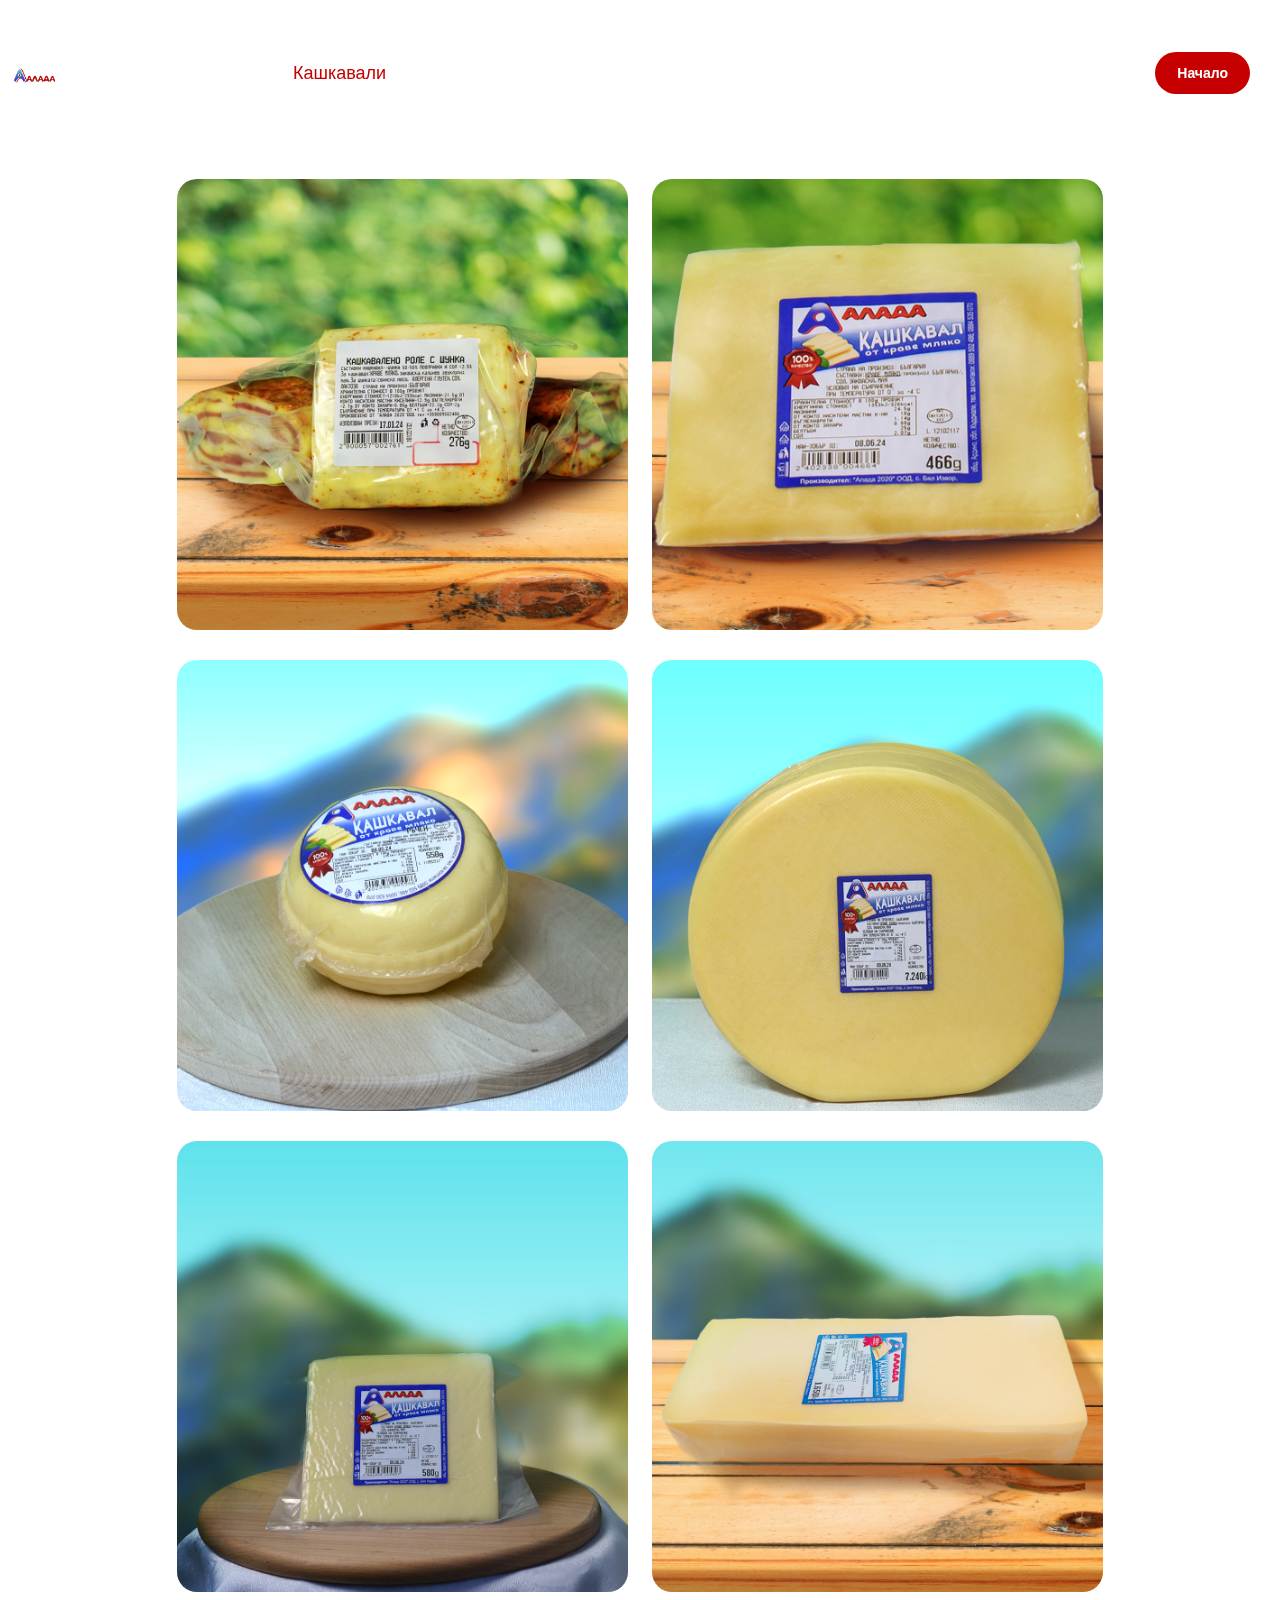
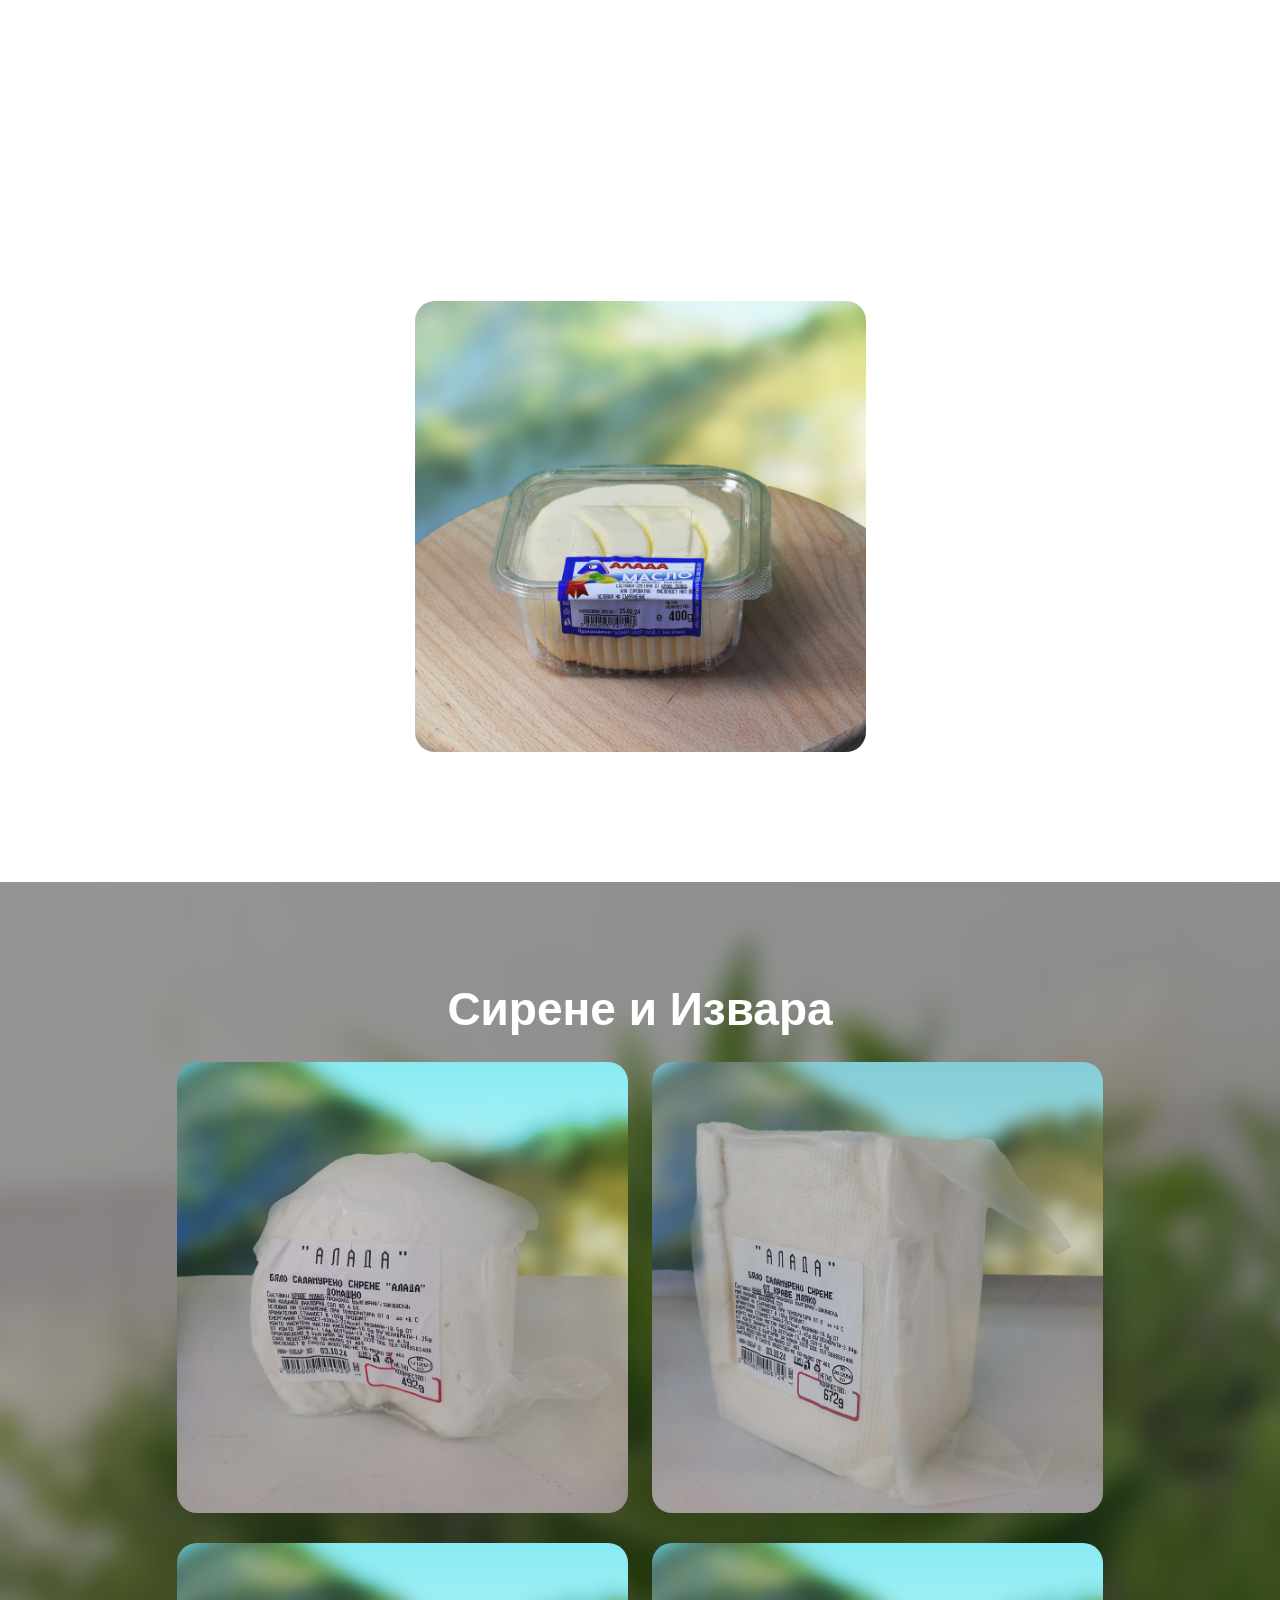
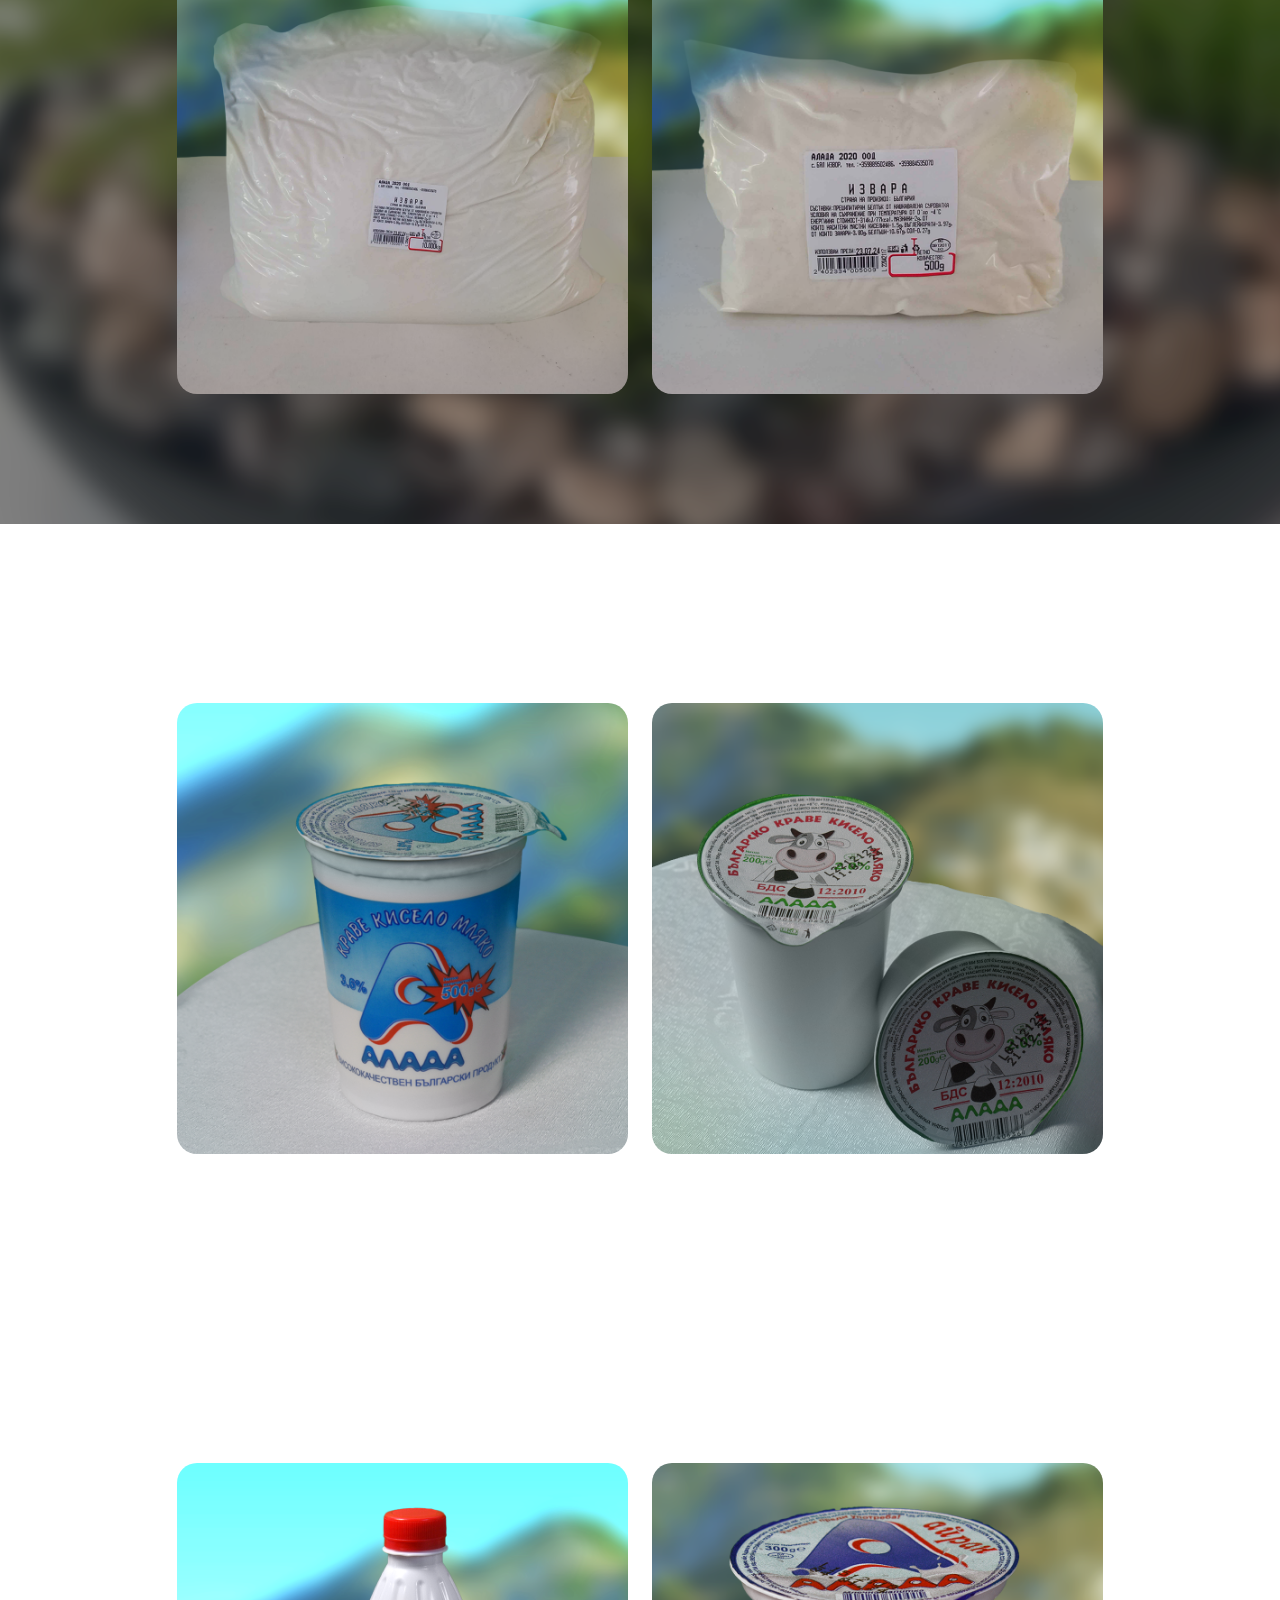
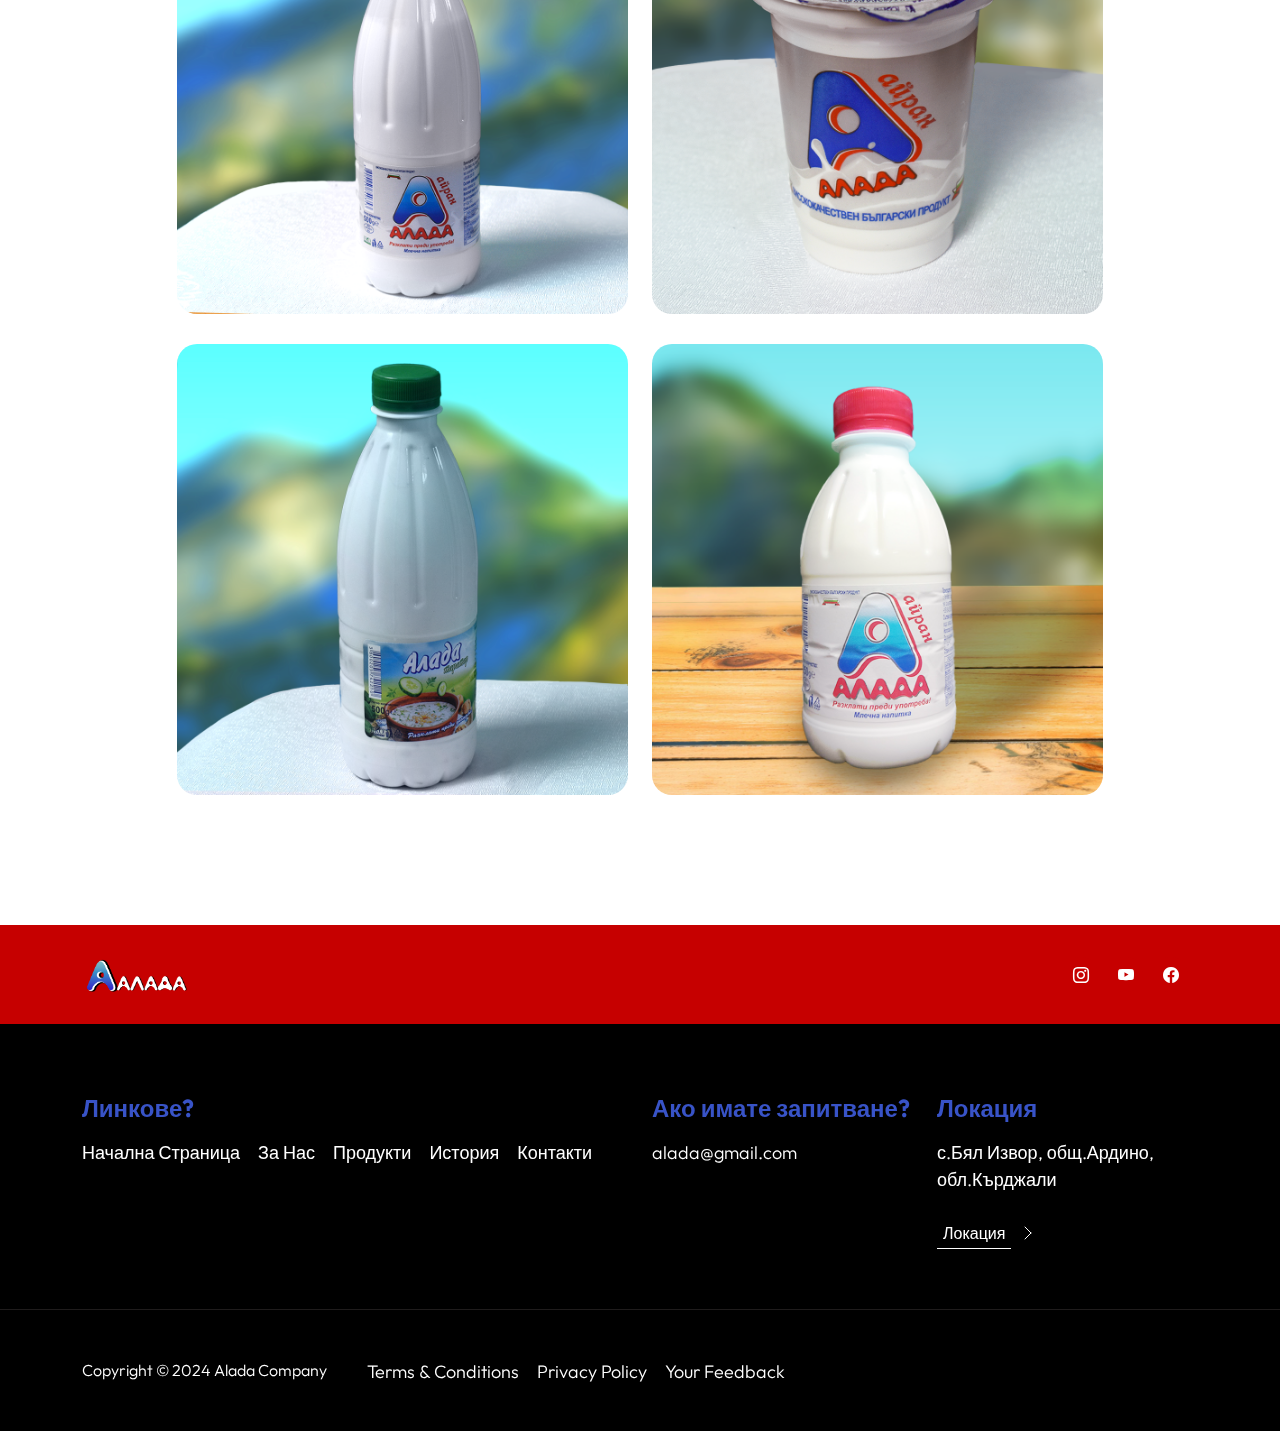
==== Каталог.html @ 7a524b5e "Add files via upload" ====
<!doctype html>
<html lang="en">
    <head>
        <meta charset="utf-8">
        <meta name="viewport" content="width=device-width, initial-scale=1">

        <meta name="description" content="">
        <meta name="author" content="">

        <title>Алада Каталог</title>

        <!-- CSS FILES -->        
        <link rel="preconnect" href="https://fonts.googleapis.com">
        
        <link rel="preconnect" href="https://fonts.gstatic.com" crossorigin>
        
        <link href="https://fonts.googleapis.com/css2?family=Outfit:wght@100;200;400;700&display=swap" rel="stylesheet">
                
        <link href="css/bootstrap.min.css" rel="stylesheet">

        <link href="css/bootstrap-icons.css" rel="stylesheet">

        <link href="css/алада.css" rel="stylesheet">
<!--

    KATALOG

-->

    </head>
    
    <body>

        <main>
            <!-- Alada Logo top left, navigation. -->
            <nav class="navbar navbar-expand-lg">
                <div class="container">
                    <a class="navbar-brand" href="#section_1">
                        <img src="alada-images/logo.png" alt="Aalada Logo">
                    </a>

                    <a href="index.html#section_1" class="btn custom-btn d-lg-none ms-auto me-4">Начало</a>

                    <button class="navbar-toggler" type="button" data-bs-toggle="collapse" data-bs-target="#navbarNav" aria-controls="navbarNav" aria-expanded="false" aria-label="Toggle navigation">
                        <span class="navbar-toggler-icon"></span>
                    </button>
                </div>
    
                    <div class="collapse navbar-collapse" id="navbarNav">
                        <ul class="navbar-nav align-items-lg-center ms-auto me-lg-5">
                            <li class="nav-item">
                                <a class="nav-link click-scroll inline-text" href="#section_1">Кашкавали</a>
                            </li>
    
                            <li class="nav-item">
                                <a class="nav-link click-scroll inline-text" href="#section_2">Масло</a>
                            </li>
    
                            <li class="nav-item">
                                <a class="nav-link click-scroll inline-text" href="#section_3">Сирене и Извара </a>
                            </li>

                            <li class="nav-item">
                                <a class="nav-link click-scroll inline-text" href="#section_4">Кисело Мляко</a>
                            </li>
    
                            <li class="nav-item">
                                <a class="nav-link click-scroll inline-text" href="#section_5">Айрян и Таратор</a>
                            </li>

                        </ul>

                        <a href="index.html" class="btn custom-btn d-lg-block d-none">Начало</a>
                    </div>
                </div>
            </nav>

            <!-- SECTION FOR KASHKAVAL -->
            <section class="kashkaval-section section-padding" id="section_1">
                <div class="container">
                    <div class="row justify-content-center">
                        <div class="col-12 text-center">
                            <h2 class="mb-4 text-white fancy-font">Кашкавал</h1>
                        </div>

                        <div class="col-lg-5 col-12">
                            <div class="product-thumb">
                                <div class="product-image-wrap">
                                    <img src="alada-images/produkti/Role.png" class="product-image img-fluid">
                                </div>

                                <div class="product-hover">
                                    <p>
                                        <strong class="fancy-font">Продукт:</strong>
                                        <normal class="fancy-font">Кашкавалено Роле С Шунка</normal>
                                    </p>

                                </div>
                            </div>
                        </div>

                        <div class="col-lg-5 col-12">
                            <div class="product-thumb">
                                <div class="product-image-wrap">
                                    <img src="alada-images/produkti/kashkaval_450.png" class="product-image img-fluid">
                                </div>

                                <div class="product-hover">
                                    <p>
                                        <strong class="fancy-font">Продукт:</strong>
                                        <normal class="fancy-font">Кашкавал Триъгълен</normal>
                                    </p>

                                </div>
                            </div>

                        </div>

                        <div class="col-lg-5 col-12">
                            <div class="product-thumb">
                                <div class="product-image-wrap">
                                    <img src="alada-images/produkti/kashkaval_550.png" class="product-image img-fluid">
                                </div>

                                <div class="product-hover">
                                    <p>
                                        <strong class="fancy-font">Продукт:</strong>
                                        <normal class="fancy-font">Кашкавалено Роле С Шунка</normal>
                                    </p>

                                </div>
                            </div>
                        </div>

                        <div class="col-lg-5 col-12">
                            <div class="product-thumb">
                                <div class="product-image-wrap">
                                    <img src="alada-images/produkti/Kashkaval7kg.png" class="product-image img-fluid">
                                </div>

                                <div class="product-hover">
                                    <p>
                                        <strong class="fancy-font">Продукт:</strong>
                                        <normal class="fancy-font">Кашкавал 200г</normal>
                                    </p>

                                </div>
                            </div>
                        </div>

                        <div class="col-lg-5 col-12">
                            <div class="product-thumb">
                                <div class="product-image-wrap">
                                    <img src="alada-images/produkti/Kashkaval_Triangle.png" class="product-image img-fluid">
                                </div>

                                <div class="product-hover">
                                    <p>
                                        <strong class="fancy-font">Продукт:</strong>
                                        <normal class="fancy-font">Кашкавал 200г</normal>
                                    </p>

                                </div>
                            </div>
                        </div>

                        <div class="col-lg-5 col-12">
                            <div class="product-thumb">
                                <div class="product-image-wrap">
                                    <img src="alada-images/produkti/kashkaval_big.png" class="product-image img-fluid">
                                </div>

                                <div class="product-hover">
                                    <p>
                                        <strong class="fancy-font">Продукт:</strong>
                                        <normal class="fancy-font">Кашкавал 200г</normal>
                                    </p>

                                </div>
                            </div>
                        </div>
                        
                    </div>
                </div>
            </section>

            <!-- SECTION FOR Maslo -->
            <section class="Maslo-section section-padding" id="section_2">
                <div class="container">
                    <div class="row justify-content-center">
                        <div class="col-12 text-center">
                            <h2 class="mb-4 text-white fancy-font">Масло</h1>
                        </div>

                        <div class="col-lg-5 col-12">
                            <div class="product-thumb">
                                <div class="product-image-wrap">
                                    <img src="alada-images/produkti/Maslo400g.png" class="product-image img-fluid">
                                </div>

                                <div class="product-hover">
                                    <p>
                                        <strong class="fancy-font">Продукт:</strong>
                                        <normal class="fancy-font">Масло 400г</normal>
                                    </p>
                                </div>
                            </div>
                        </div>   

                    </div>
                </div>
            </section>          
            
            <!-- SECTION FOR SIRENA -->
            <section class="Sirene-section section-padding" id="section_3">
                <div class="container">
                    <div class="row justify-content-center">
                        <div class="col-12 text-center">
                            <h2 class="mb-4 text-white fancy-font">Сирене и Извара</h1>
                        </div>

                        <div class="col-lg-5 col-12">
                            <div class="product-thumb">
                                <div class="product-image-wrap">
                                    <img src="alada-images/produkti/Sirene_2.png" class="product-image img-fluid">
                                </div>

                                <div class="product-hover">
                                    <p>
                                        <strong class="fancy-font">Продукт:</strong>
                                        <normal class="fancy-font">Сирене</normal>
                                    </p>
                                </div>
                                
                            </div>
                        </div>

                        <div class="col-lg-5 col-12">
                            <div class="product-thumb">
                                <div class="product-image-wrap">
                                    <img src="alada-images/produkti/Sirene_3.png" class="product-image img-fluid">
                                </div>

                                <div class="product-hover">
                                    <p>
                                        <strong class="fancy-font">Продукт:</strong>
                                        <normal class="fancy-font">Сирене</normal>
                                    </p>
                                </div>
                                
                            </div>
                        </div>

                        <div class="col-lg-5 col-12">
                            <div class="product-thumb">
                                <div class="product-image-wrap">
                                    <img src="alada-images/produkti/Izvara.png" class="product-image img-fluid">
                                </div>

                                <div class="product-hover">
                                    <p>
                                        <strong class="fancy-font">Продукт:</strong>
                                        <normal class="fancy-font">Извара 1КГ</normal>
                                    </p>
                                </div>
                                
                            </div>
                        </div>

                        <div class="col-lg-5 col-12">
                            <div class="product-thumb">
                                <div class="product-image-wrap">
                                    <img src="alada-images/produkti/izvara500g.png" class="product-image img-fluid">
                                </div>

                                <div class="product-hover">
                                    <p>
                                        <strong class="fancy-font">Продукт:</strong>
                                        <normal class="fancy-font">Извара 500Г</normal>
                                    </p>
                                </div>
                                
                            </div>
                        </div>
                </div>
            </section>

            <!-- SECTION FOR Кисело Мляко -->
            <section class="Kiselo-Mlqko-section section-padding" id="section_4">
                <div class="container">
                    <div class="row justify-content-center">
                        <div class="col-12 text-center">
                            <h2 class="mb-4 text-white fancy-font">Кисели Млека</h1>
                        </div>

                        <div class="col-lg-5 col-12">
                            <div class="product-thumb">
                                <div class="product-image-wrap">
                                    <img src="alada-images/produkti/Mlqko.png" class="product-image img-fluid">
                                </div>

                                <div class="product-hover">
                                    <p>
                                        <strong class="fancy-font">Продукт:</strong>
                                        <normal class="fancy-font">Кисело Мляко</normal>
                                    </p>
                                </div>
                            </div>
                        </div>  

                        <div class="col-lg-5 col-12">
                            <div class="product-thumb">
                                <div class="product-image-wrap">
                                    <img src="alada-images/produkti/KraveMlqko.png" class="product-image img-fluid">
                                </div>

                                <div class="product-hover">
                                    <p>
                                        <strong class="fancy-font">Продукт:</strong>
                                        <normal class="fancy-font">Кисело Мляко</normal>
                                    </p>
                                </div>
                            </div>
                        </div>  
                    </div>
                </div>
            </section>            
        
            <!-- SECTION FOR Айрян -->
            <section class="Aryan-section section-padding" id="section_5">
                <div class="container">
                    <div class="row justify-content-center">
                        <div class="col-12 text-center">
                            <h2 class="mb-4 text-white fancy-font">Айрян и Таратор</h1>
                        </div>

                        <div class="col-lg-5 col-12">
                            <div class="product-thumb">
                                <div class="product-image-wrap">
                                    <img src="alada-images/produkti/Ayran.png" class="product-image img-fluid">
                                </div>

                                <div class="product-hover">
                                    <p>
                                        <strong class="fancy-font">Продукт:</strong>
                                        <normal class="fancy-font">Айрян 500мл</normal>
                                    </p>
                                </div>
                            </div>
                        </div> 

                        <div class="col-lg-5 col-12">
                            <div class="product-thumb">
                                <div class="product-image-wrap">
                                    <img src="alada-images/produkti/Mlqko2.png" class="product-image img-fluid">
                                </div>

                                <div class="product-hover">
                                    <p>
                                        <strong class="fancy-font">Продукт:</strong>
                                        <normal class="fancy-font">Айрян 500мл</normal>
                                    </p>
                                </div>
                            </div>
                        </div> 

                        <div class="col-lg-5 col-12">
                            <div class="product-thumb">
                                <div class="product-image-wrap">
                                    <img src="alada-images/produkti/AladaTarator.png" class="product-image img-fluid">
                                </div>

                                <div class="product-hover">
                                    <p>
                                        <strong class="fancy-font">Продукт:</strong>
                                        <normal class="fancy-font">Таратор 500мл</normal>
                                    </p>
                                </div>
                            </div>
                        </div> 

                        <div class="col-lg-5 col-12">
                            <div class="product-thumb">
                                <div class="product-image-wrap">
                                    <img src="alada-images/produkti/Ayran500.png" class="product-image img-fluid">
                                </div>

                                <div class="product-hover">
                                    <p>
                                        <strong class="fancy-font">Продукт:</strong>
                                        <normal class="fancy-font">Айрян 500мл</normal>
                                    </p>
                                </div>
                            </div>
                        </div> 

                    </div>
                </div>
            </section>             
        
        <footer class="site-footer">
            <div class="site-footer-top">
                <div class="container">
                    <div class="row">

                        <div class="col-lg-6 col-12">
                            <a class="navbar-brand" href="#section_1">
                                <img src="alada-images/Alada_footer.png" alt="Aalada Logo">
                            </a>
                        </div>

                        <div class="col-lg-6 col-12 d-flex justify-content-lg-end align-items-center">
                            <ul class="social-icon d-flex justify-content-lg-end">
    
                                <li class="social-icon-item">
                                    <a href="#" class="social-icon-link">
                                        <span class="bi-instagram"></span>
                                    </a>
                                </li>

                                <li class="social-icon-item">
                                    <a href="#" class="social-icon-link">
                                        <span class="bi-youtube"></span>
                                    </a>
                                </li>

                                <li class="social-icon-item">
                                    <a href="#" class="social-icon-link">
                                        <span class="bi-facebook"></span>
                                    </a>
                                </li>
                            </ul>
                        </div>
                    </div>
                </div>
            </div>

            <div class="container">
                <div class="row">

                    <div class="col-lg-6 col-12 mb-4 pb-2">
                        <h5 class="site-footer-title mb-3">Линкове?</h5>

                        <ul class="site-footer-links">
                            <li class="site-footer-link-item">
                                <a href="#section_1" class="site-footer-link">Начална Страница</a>
                            </li>

                            <li class="site-footer-link-item">
                                <a href="#section_2" class="site-footer-link">За Нас</a>
                            </li>

                            <li class="site-footer-link-item">
                                <a href="#section_3" class="site-footer-link">Продукти</a>
                            </li>

                            <li class="site-footer-link-item">
                                <a href="#section_4" class="site-footer-link">История</a>
                            </li>

                            <li class="site-footer-link-item">
                                <a href="#section_5" class="site-footer-link">Контакти</a>
                            </li>
                        </ul>
                    </div>

                    <div class="col-lg-3 col-md-6 col-12 mb-4 mb-lg-0">
                        <h5 class="site-footer-title mb-3">Ако имате запитване?</h5>

                        <p class="text-white d-flex">
                            <a href="mailto:hello@company.com" class="site-footer-link">
                                alada@gmail.com
                            </a>
                        </p>
                    </div>

                    <div class="col-lg-3 col-md-6 col-11 mb-4 mb-lg-0 mb-md-0">
                        <h5 class="site-footer-title mb-3">Локация</h5>

                        <p class="text-white d-flex mt-3 mb-2">
                        с.Бял Извор, общ.Ардино, обл.Кърджали</p>

                        <a class="link-fx-1 color-contrast-higher mt-3" href="#">
                            <span>Локация</span>
                            <svg class="icon" viewBox="0 0 32 32" aria-hidden="true"><g fill="none" stroke="currentColor" stroke-linecap="round" stroke-linejoin="round"><circle cx="16" cy="16" r="15.5"></circle><line x1="10" y1="18" x2="16" y2="12"></line><line x1="16" y1="12" x2="22" y2="18"></line></g></svg>
                        </a>
                    </div>
                </div>
            </div>

            <div class="site-footer-bottom">
                <div class="container">
                    <div class="row">

                        <div class="col-lg-3 col-12 mt-5">
                            <p class="copyright-text">Copyright © 2024 Alada Company</p>
                        </div>

                        <div class="col-lg-8 col-12 mt-lg-5">
                            <ul class="site-footer-links">
                                <li class="site-footer-link-item">
                                    <a href="#" class="site-footer-link">Terms &amp; Conditions</a>
                                </li>

                                <li class="site-footer-link-item">
                                    <a href="#" class="site-footer-link">Privacy Policy</a>
                                </li>

                                <li class="site-footer-link-item">
                                    <a href="#" class="site-footer-link">Your Feedback</a>
                                </li>
                            </ul>
                        </div>
                    </div>
                </div>
            </div>
        </footer>
    </main>

<!--

T e m p l a t e M o

-->

        <!-- JAVASCRIPT FILES -->
        <script src="js/jquery.min.js"></script>
        <script src="js/bootstrap.min.js"></script>
        <script src="js/jquery.sticky.js"></script>
        <script src="js/click-scroll.js"></script>
        <script src="js/custom.js"></script>

    </body>
</html>
---- css/алада.css ----
/*

TemplateMo 583 Festava Live

https://templatemo.com/tm-583-festava-live

*/


/*---------------------------------------
  CUSTOM PROPERTIES ( VARIABLES )             
-----------------------------------------*/
:root {
    --white-color: #ffffff;
    --primary-color: #3853c7;
    --secondary-color: #c60000;
    --section-bg-color: #f0f8ff;
    --custom-btn-bg-color: #c60000;
    --custom-btn-bg-hover-color: #3853c7;
    --dark-color: #000000;
    --p-color: #717275;
    --border-color: #7fffd4;
    --link-hover-color: #c60000;
    --body-font-family: 'Outfit', sans-serif;
    --h1-font-size: 74px;
    --h2-font-size: 46px;
    --h3-font-size: 32px;
    --h4-font-size: 28px;
    --h5-font-size: 24px;
    --h6-font-size: 22px;
    --p-font-size: 18px;
    --btn-font-size: 14px;
    --copyright-font-size: 16px;
    --border-radius-large: 100px;
    --border-radius-medium: 20px;
    --border-radius-small: 10px;
    --font-weight-light: 300;
    --font-weight-normal: 400;
    --font-weight-bold: 700;
}

body {
  background-color: var(--white-color);
  font-family: var(--body-font-family); 
}

.filled-text {
    color: var(--dark-color);
}


/*---------------------------------------
  TYPOGRAPHY               
-----------------------------------------*/

h2,
h3,
h4,
h5,
h6 {
  color: var(--dark-color);
}

h1,
h2,
h3,
h4,
h5,
h6 {
  font-weight: var(--font-weight-bold);
}

h1 {
  font-size: var(--h1-font-size);
}

h2 {
  font-size: var(--h2-font-size);
}

h3 {
  font-size: var(--h3-font-size);
}

h4 {
  font-size: var(--h4-font-size);
}

h5 {
  font-size: var(--h5-font-size);
}

h6 {
  font-size: var(--h6-font-size);
}

p {
  color: var(--p-color);
  font-size: var(--p-font-size);
  font-weight: var(--font-weight-light);
}

ul li {
  color: var(--p-color);
  font-size: var(--p-font-size);
  font-weight: var(--font-weight-light);
}

a, 
button {
  touch-action: manipulation;
  transition: all 0.3s;
}

a {
  display: inline-block;
  color: var(--primary-color);
  text-decoration: none;
}

a:hover {
  color: var(--link-hover-color);
}

b,
strong {
  font-weight: var(--font-weight-bold);
}

.fancy-font {
  font-family: 'Comic Sans MS', cursive, sans-serif;
}

.link-fx-1 {
  color: var(--white-color);
  position: relative;
  display: inline-flex;
  align-items: center;
  height: 32px;
  padding: 0 6px;
  text-decoration: none;
  -webkit-font-smoothing: antialiased;
  -moz-osx-font-smoothing: grayscale;
}

.link-fx-1:hover {
  color: var(--link-hover-color);
}

.link-fx-1:hover::before {
  transform: translateX(17px) scaleX(0);
  transition: transform .2s;
}

.link-fx-1:hover .icon circle {
  stroke-dashoffset: 200;
  transition: stroke-dashoffset .2s .1s;
}

.link-fx-1:hover .icon line {
  transform: rotate(-180deg);
}

.link-fx-1:hover .icon line:last-child {
  transform: rotate(180deg);
}

.link-fx-1::before {
  content: "";
  position: absolute;
  bottom: 0;
  left: 0;
  width: 100%;
  height: 1px;
  background-color: currentColor;
  transform-origin: right center;
  transition: transform .2s .1s;
}

.link-fx-1 .icon {
  position: absolute;
  right: 0;
  bottom: 0;
  transform: translateX(100%) rotate(90deg);
  font-size: 32px;
}

.icon {
  --size: 1em;
  height: var(--size);
  width: var(--size);
  display: inline-block;
  color: inherit;
  fill: currentColor;
  line-height: 1;
  flex-shrink: 0;
  max-width: initial;
}

.link-fx-1 .icon circle {
  stroke-dasharray: 100;
  stroke-dashoffset: 100;
  transition: stroke-dashoffset .2s;
}

.link-fx-1 .icon line {
  transition: transform .4s;
  transform-origin: 13px 15px;
}

.link-fx-1 .icon line:last-child {
  transform-origin: 19px 15px;
}


/*---------------------------------------
  SECTION               
-----------------------------------------*/
.section-padding {
  padding-top: 100px;
  padding-bottom: 100px;
}

.section-bg {
  background-color: var(--section-bg-color);
}

.section-overlay {
  background-color: var(--dark-color);
  position: absolute;
  top: 0;
  left: 0;
  pointer-events: none;
  width: 100%;
  height: 100%;
  opacity: 0.35;
}

.section-overlay + .container {
  position: relative;
}

.tab-content {
  background-color: var(--white-color);
  border-radius: var(--border-radius-medium);
  padding: 45px;
}

.nav-tabs {
  background-color: var(--section-bg-color);
  border-radius: var(--border-radius-large);
  border-bottom: 0;
  padding: 15px;
}

.nav-tabs .nav-link {
  border-radius: var(--border-radius-large);
  border: 0;
  padding: 15px 25px;
  transition: all 0.3s;
}

.nav-tabs .nav-link:first-child {
  margin-right: 15px;
}

.nav-tabs .nav-item.show .nav-link, 
.nav-tabs .nav-link.active,
.nav-tabs .nav-link:focus, 
.nav-tabs .nav-link:hover {
  background: var(--white-color);
  box-shadow: 0 1rem 3rem rgba(0,0,0,.175);
  color: var(--primary-color);
}

.nav-tabs h5 {
  color: var(--p-color); 
  margin-bottom: 0;
}

.nav-tabs .nav-link.active h5,
.nav-tabs .nav-link:focus h5, 
.nav-tabs .nav-link:hover h5 {
  color: var(--primary-color);
}


/*---------------------------------------
  CUSTOM ICON COLOR               
-----------------------------------------*/
.custom-icon {
  color: var(--secondary-color);
}


/*---------------------------------------
  CUSTOM BUTTON               
-----------------------------------------*/
.custom-btn {
  background: var(--custom-btn-bg-color);
  border: 2px solid transparent;
  border-radius: var(--border-radius-large);
  color: var(--white-color);
  font-size: var(--btn-font-size);
  font-weight: var(--font-weight-bold);
  line-height: normal;
  transition: all 0.3s;
  padding: 10px 20px;
  margin-right: 30px;
}

.custom-btn:hover {
  background: var(--custom-btn-bg-hover-color);
  color: var(--white-color);
}

.custom-border-btn {
  background: transparent;
  border: 2px solid var(--custom-btn-bg-color);
  color: var(--custom-btn-bg-color);
}

.navbar-expand-lg .navbar-nav .nav-link.custom-btn:hover,
.custom-border-btn:hover {
  background: var(--custom-btn-bg-hover-color);
  border-color: transparent;
  color: var(--white-color);
}

.custom-btn-bg-white {
  border-color: var(--white-color);
  color: var(--white-color);
}


/*---------------------------------------
  VIDEO              
-----------------------------------------*/
.video-wrap {
  z-index: -100;
}

.custom-video {
  position: absolute;
  top: 0;
  left: 0;
  object-fit: cover;
  width: 100%;
  height: 100%;
}


/*---------------------------------------
  SITE HEADER              
-----------------------------------------*/
.site-header {
  background-color: var(--primary-color);
  padding-top: 12px;
  padding-bottom: 12px;
}


/*---------------------------------------
  NAVIGATION              
-----------------------------------------*/
.sticky-wrapper {
  position: absolute;
  top: 0;
  right: 0;
  left: 0;
  margin-top: 31px;
}

.inline-text{
    white-space: nowrap;
}

.navbar-brand img {
    max-width: 20%;
    height: auto;
    margin-right: 50px;
}

.sticky-wrapper.is-sticky .navbar {
    background-color: rgba(0,0,0, 0.35);
}

.navbar {
  background: transparent;
  z-index: 9;
}

.navbar-brand,
.navbar-brand:hover {
  color: var(--white-color);
  font-size: var(--h5-font-size);
  font-weight: var(--font-weight-bold);
}

.navbar-expand-lg .navbar-nav .nav-link {
  border-radius: var(--border-radius-large);
  margin: 10px;
  padding: 10px 20px;
}

.navbar-nav .nav-link {
  display: inline-block;
  color: var(--white-color);
  font-size: var(--p-font-size);
  font-weight: var(--font-weight-normal);
  position: relative;
  padding-top: 15px;
  padding-bottom: 15px;
}

.navbar-nav .nav-link.active, 
.navbar-nav .nav-link:hover {
  color: var(--secondary-color);
}

.navbar-toggler {
  border: 0;
  padding: 0;
  cursor: pointer;
  margin: 0;
  width: 30px;
  height: 35px;
  outline: none;
}

.navbar-toggler:focus {
  outline: none;
  box-shadow: none;
}

.navbar-toggler[aria-expanded="true"] .navbar-toggler-icon {
  background: transparent;
}

.navbar-toggler[aria-expanded="true"] .navbar-toggler-icon:before,
.navbar-toggler[aria-expanded="true"] .navbar-toggler-icon:after {
  transition: top 300ms 50ms ease, -webkit-transform 300ms 350ms ease;
  transition: top 300ms 50ms ease, transform 300ms 350ms ease;
  transition: top 300ms 50ms ease, transform 300ms 350ms ease, -webkit-transform 300ms 350ms ease;
  top: 0;
}

.navbar-toggler[aria-expanded="true"] .navbar-toggler-icon:before {
  transform: rotate(45deg);
}

.navbar-toggler[aria-expanded="true"] .navbar-toggler-icon:after {
  transform: rotate(-45deg);
}

.navbar-toggler .navbar-toggler-icon {
  background: var(--white-color);
  transition: background 10ms 300ms ease;
  display: block;
  width: 30px;
  height: 2px;
  position: relative;
}

.navbar-toggler .navbar-toggler-icon:before,
.navbar-toggler .navbar-toggler-icon:after {
  transition: top 300ms 350ms ease, -webkit-transform 300ms 50ms ease;
  transition: top 300ms 350ms ease, transform 300ms 50ms ease;
  transition: top 300ms 350ms ease, transform 300ms 50ms ease, -webkit-transform 300ms 50ms ease;
  position: absolute;
  right: 0;
  left: 0;
  background: var(--white-color);
  width: 30px;
  height: 2px;
  content: '';
}

.navbar-toggler .navbar-toggler-icon::before {
  top: -8px;
}

.navbar-toggler .navbar-toggler-icon::after {
  top: 8px;
}


/*---------------------------------------
  HERO        
-----------------------------------------*/
.hero-section {
  position: relative;
  overflow: hidden;
  padding-top: 100px;
  height: calc(100vh - 0px);
}

.hero-section small {
  color: var(--white-color);
  text-transform: uppercase;
}

.hero-section .container {
  position: relative;
  z-index: 2;
  height: 100%;
  padding-bottom: 50px;
}

.hero-section .container .row {
  height: 100%;
}

.social-share ul {
    margin-left: 20px;
    
}

body, html {
    margin: 0;
    padding: 0;
}

.video-wrap {
    width: 100vw;
    height: 100vh;
    overflow: hidden;
}

.main-brand {
    position: absolute;
    transform: scale(0.75);
    top: 10%;
}

/*---------------------------------------
  ABOUT              
-----------------------------------------*/
.about-section {
    background-image: url('../alada-images/ayran.png');
    background-color: #704010;
    background-repeat: no-repeat;
    background-size: cover;
    position: relative;
}

.about-image {
  border-radius: var(--border-radius-medium);
  display: block;
}

.about-text-wrap {
  position: relative;
}

.about-text-icon {
  background: var(--primary-color);
  border-radius: 100%;
  font-size: var(--h3-font-size);
  width: 70px;
  height: 70px;
  line-height: 70px;
  text-align: center;
}

.about-text-info {
  backdrop-filter: blur(5px) saturate(180%);
  -webkit-backdrop-filter: blur(5px) saturate(180%);
  background-color: rgba(255, 255, 255, 0.75);
  border-radius: var(--border-radius-medium);
  border: 1px solid rgba(209, 213, 219, 0.3);
  position: absolute;
  bottom: 0;
  right: 0;
  left: 0;
  margin: 20px;
  padding: 35px;
}


/*---------------------------------------
  Section Images              
-----------------------------------------*/

.kashkaval-section {
  background-image: url('../alada-images/Kashkaval.png');
  background-color: #ffffff;
  background-repeat: no-repeat;
  background-size: cover;
  position: relative;
}

.Sirene-section {
  background-image: url('../alada-images/Sirene.png');
  background-color: #ffffff;
  background-repeat: no-repeat;
  background-size: cover;
  position: relative;
}

.Izvara-section {
  background-image: url('../alada-images/Kashkaval.png');
  background-color: #ffffff;
  background-repeat: no-repeat;
  background-size: cover;
  position: relative;
}

.Kiselo-Mlqko-section {
  background-image: url('../alada-images/Kiselo.png');
  background-color: #ffffff;
  background-repeat: no-repeat;
  background-size: cover;
  position: relative;
}

.Aryan-section {
  background-image: url('../alada-images/aryan.png');
  background-color: #ffffff;
  background-repeat: no-repeat;
  background-size: cover;
  position: relative;
}

.Maslo-section {
  background-image: url('../alada-images/Maslo.png');
  background-color: #ffffff;
  background-repeat: no-repeat;
  background-size: cover;
  position: relative;
}

.Map-section {
  background-image: url('../alada-images/AladaStore.jpg');
  background-color: #ffffff;
  background-repeat: no-repeat;
  background-size: cover;
  position: relative;
}


/*---------------------------------------
  product              
-----------------------------------------*/
.product-thumb {
  position: relative;
  overflow: hidden;
  margin-bottom: 30px;
}

.product-thumb::after {
  content: "";
  position: absolute;
  top: 0;
  right: 0;
  width: 100px;
  height: 140px; 
}

.product-image {
  border-radius: var(--border-radius-medium);
  display: block;
  width: 100%;
}

.product-thumb:hover .product-hover {
  background-image: url("../alada-images/100.png"); 
  background-size: 60px;
  background-repeat: no-repeat;
  background-position: top right;
  background-blend-mode: hard-light;
  transition: all 0.5s ease;
  transform: translateY(0);
  opacity: 1;
}

.product-hover {
  background-color: var(--primary-color);
  background-color: rgba(255, 255, 255, 0.75);
  border-radius: var(--border-radius-medium);
  backdrop-filter: blur(5px) saturate(180%);
  -webkit-backdrop-filter: blur(5px) saturate(180%);
  margin: 20px;
  padding: 35px;
  transition: all 0.5s ease;
  transform: translateY(100%);
  position: absolute;
  bottom: 0;
  right: 0;
  left: 0;
  opacity: 0;
}

.product-hover p strong {
  color: rgba(255, 0, 0, 0.75);
  display: inline-block;
  min-width: 120px;
  margin-right: 10px;
}

.product-hover p normal {
  color: rgba(0, 0, 255, 0.75);
  display: inline-block;
}

.product-hover p a {
  color: var(--secondary-color);
}

.product-hover p a:hover {
  color: var(--white-color);
}

.product-hover hr {
  margin: 1.5rem 0;
}


/*---------------------------------------
  History              
-----------------------------------------*/
.history-section {
  background-image: url('../alada-images/sklad.png');
  background-color: #242424;
  background-repeat: no-repeat;
  background-position: center;
  background-size: cover;
}

.history-section::before {
  content: '';
  position: absolute;
  top: 0;
  left: 0;
  right: 0;
  bottom: 0;
  background-image: url('../alada-images/sklad.png');
  background-repeat: no-repeat;
  background-position: center;
  background-size: cover;
  filter: blur(10px);
  z-index: -1; 
}

.history-image {
  border-radius: var(--border-radius-medium);
  max-width: 75%;
  max-height: auto;
}

.read-more-content {
  display: none;
}

.read-more-button {
  background: none;
  color: white;
  border: 2px solid white;
  padding: 10px 20px;
  cursor: pointer;
  border-radius: 4px;
  font-size: 16px;
  margin-top: 20px;
  transition: all 0.3s ease;
  margin-bottom: 20px;
}

.read-more-button:hover {
  background: white;
  color: #333;
}

/*---------------------------------------
  PRICING              
-----------------------------------------*/
.pricing-thumb {
  border: 5px dotted var(--dark-color);
  border-radius: var(--border-radius-medium);
  position: relative;
  padding: 50px;
}

.pricing-thumb h3 small {
  display: inline-block;
  font-size: var(--p-font-size);
  margin-right: 15px;
}

.pricing-list {
  column-count: 2;
  padding-left: 20px;
}

.pricing-list-item {
  line-height: normal;
  margin-right: 10px;
  margin-bottom: 10px;
}

.pricing-tag {
  background-color: var(--secondary-color);
  border-radius: var(--border-radius-large);
  color: var(--white-color);
  font-weight: var(--font-weight-bold);
  text-align: center;
  display: flex;
  flex-direction: column;
  justify-content: center;
  align-items: center;
  width: 120px;
  height: 120px;
  position: absolute;
  top: 0;
  right: 0;
  margin: 20px;
}

.pricing-tag span {
  font-size: 180%;
  line-height: normal;
}

.pricing-thumb .link-fx-1 {
  color: var(--primary-color);
}

.pricing-thumb .link-fx-1:hover {
  color: var(--link-hover-color);
}


/*---------------------------------------
  CONTACT               
-----------------------------------------*/
.google-map {
  border-radius: var(--border-radius-medium);
}


/*---------------------------------------
  CUSTOM FORM               
-----------------------------------------*/
.custom-form .form-control {
  color: var(--p-color);
  margin-bottom: 24px;
  padding-top: 13px;
  padding-bottom: 13px;
  outline: none;
}

.custom-form button[type="submit"] {
  background: var(--custom-btn-bg-color);
  border: none;
  border-radius: var(--border-radius-large);
  color: var(--white-color);
  font-size: var(--p-font-size);
  font-weight: var(--font-weight-medium);
  transition: all 0.3s;
  margin-bottom: 0;
}

.custom-form button[type="submit"]:hover,
.custom-form button[type="submit"]:focus {
  background: var(--custom-btn-bg-hover-color);
  border-color: transparent;
}


/*---------------------------------------
  SITE FOOTER              
-----------------------------------------*/
.site-footer {
  background-color: var(--dark-color);
  position: relative;
  overflow: hidden;
  padding-bottom: 30px;
}

.site-footer-top {
  background-color: var(--custom-btn-bg-color);
  background-image: url('../images/nainoa-shizuru-NcdG9mK3PBY-unsplash.jpg');
  background-repeat: no-repeat;
  margin-bottom: 70px;
  padding-top: 30px;
  padding-bottom: 30px;
}

.site-footer-bottom {
  border-top: 1px solid #1f1c1c;
  margin-top: 60px;
}

.site-footer-title {
  color: var(--primary-color); 
}

.site-footer-link,
.copyright-text {
  color: var(--white-color);
}

.site-footer-links {
  padding-left: 0;
}

.site-footer-link-item {
  list-style: none;
  display: inline-block;
  margin-right: 15px;
}

.copyright-text {
  font-size: var(--copyright-font-size);
}


/*---------------------------------------
  SOCIAL ICON               
-----------------------------------------*/
.social-icon {
  margin: 0;
  padding: 0;
}

.social-icon-item {
  list-style: none;
  display: inline-block;
  vertical-align: top;
}

.social-icon-link {
  background: var(--secondary-color);
  border-radius: var(--border-radius-large);
  color: var(--white-color);
  font-size: var(--copyright-font-size);
  display: block;
  margin-right: 10px;
  text-align: center;
  width: 35px;
  height: 35px;
  line-height: 36px;
  transition: background 0.2s, color 0.2s;
}

.social-icon-link:hover {
  background: var(--primary-color);
  color: var(--white-color);
}

.social-icon-link span {
  display: block;
}

.social-icon-link span:hover::before{
  animation: spinAround 2s linear infinite;
}

@keyframes spinAround {
  from {
    transform: rotate(0deg)
  }
  to {
    transform: rotate(360deg);
  }
}


/*---------------------------------------
  RESPONSIVE STYLES               
-----------------------------------------*/
@media screen and (max-width: 991px) {
  h1 {
    font-size: 62px;
  }

  h2 {
    font-size: 36px;
  }

  h3 {
    font-size: 32px;
  }

  h4 {
    font-size: 28px;
  }

  h5 {
    font-size: 20px;
  }

  h6 {
    font-size: 18px;
  }

 .sticky-wrapper{
     margin-top: 0px;
 }

 .main-brand {
    position: absolute;
    transform: scale(0.50);
    top: 10px;
 }

 .navbar-brand img {
    max-width: 50%;
    height: auto;
    margin-right: 50px;
 }

  .section-padding {
    padding-top: 50px;
    padding-bottom: 50px;
  }
  
  .navbar {
    top: 20px;
    flex-wrap: nowrap;
  }

  .navbar-expand-lg .navbar-nav {
    padding-bottom: 30px;
  }

  .navbar-expand-lg .navbar-nav .nav-link {
    padding: 0;
  }

  .hero-section {
    padding-top: 150px;
  }

  .pricing-thumb {
    padding: 35px;
  }

  .schedule-table h3 {
    font-size: 22px;
  }

  .schedule-table th {
    padding: 20px;
  }

  .schedule-table tr, 
  .schedule-table td {
    padding: 25px;
  }

  .ticket-section {
    padding-top: 130px;
  }

  .ticket-form {
    padding: 30px;
  }

  .history-image {
    max-width: 100%;
    max-height: auto;
  }
}

@media screen and (max-width: 767px) {
  .custom-btn {
    font-size: 14px;
    padding: 10px 20px;
  }
  .history-image {
    max-width: 100%;
    max-height: auto;
  }
}

@media screen and (max-width: 480px) {
  h1 {
    font-size: 52px;
  }

  h2 {
    font-size: 28px;
  }

  h3 {
    font-size: 26px;
  }

  h4 {
    font-size: 22px;
  }

  h5 {
    font-size: 20px;
  }
  .history-image {
    max-width: 100%;
    max-height: auto;
  }
}
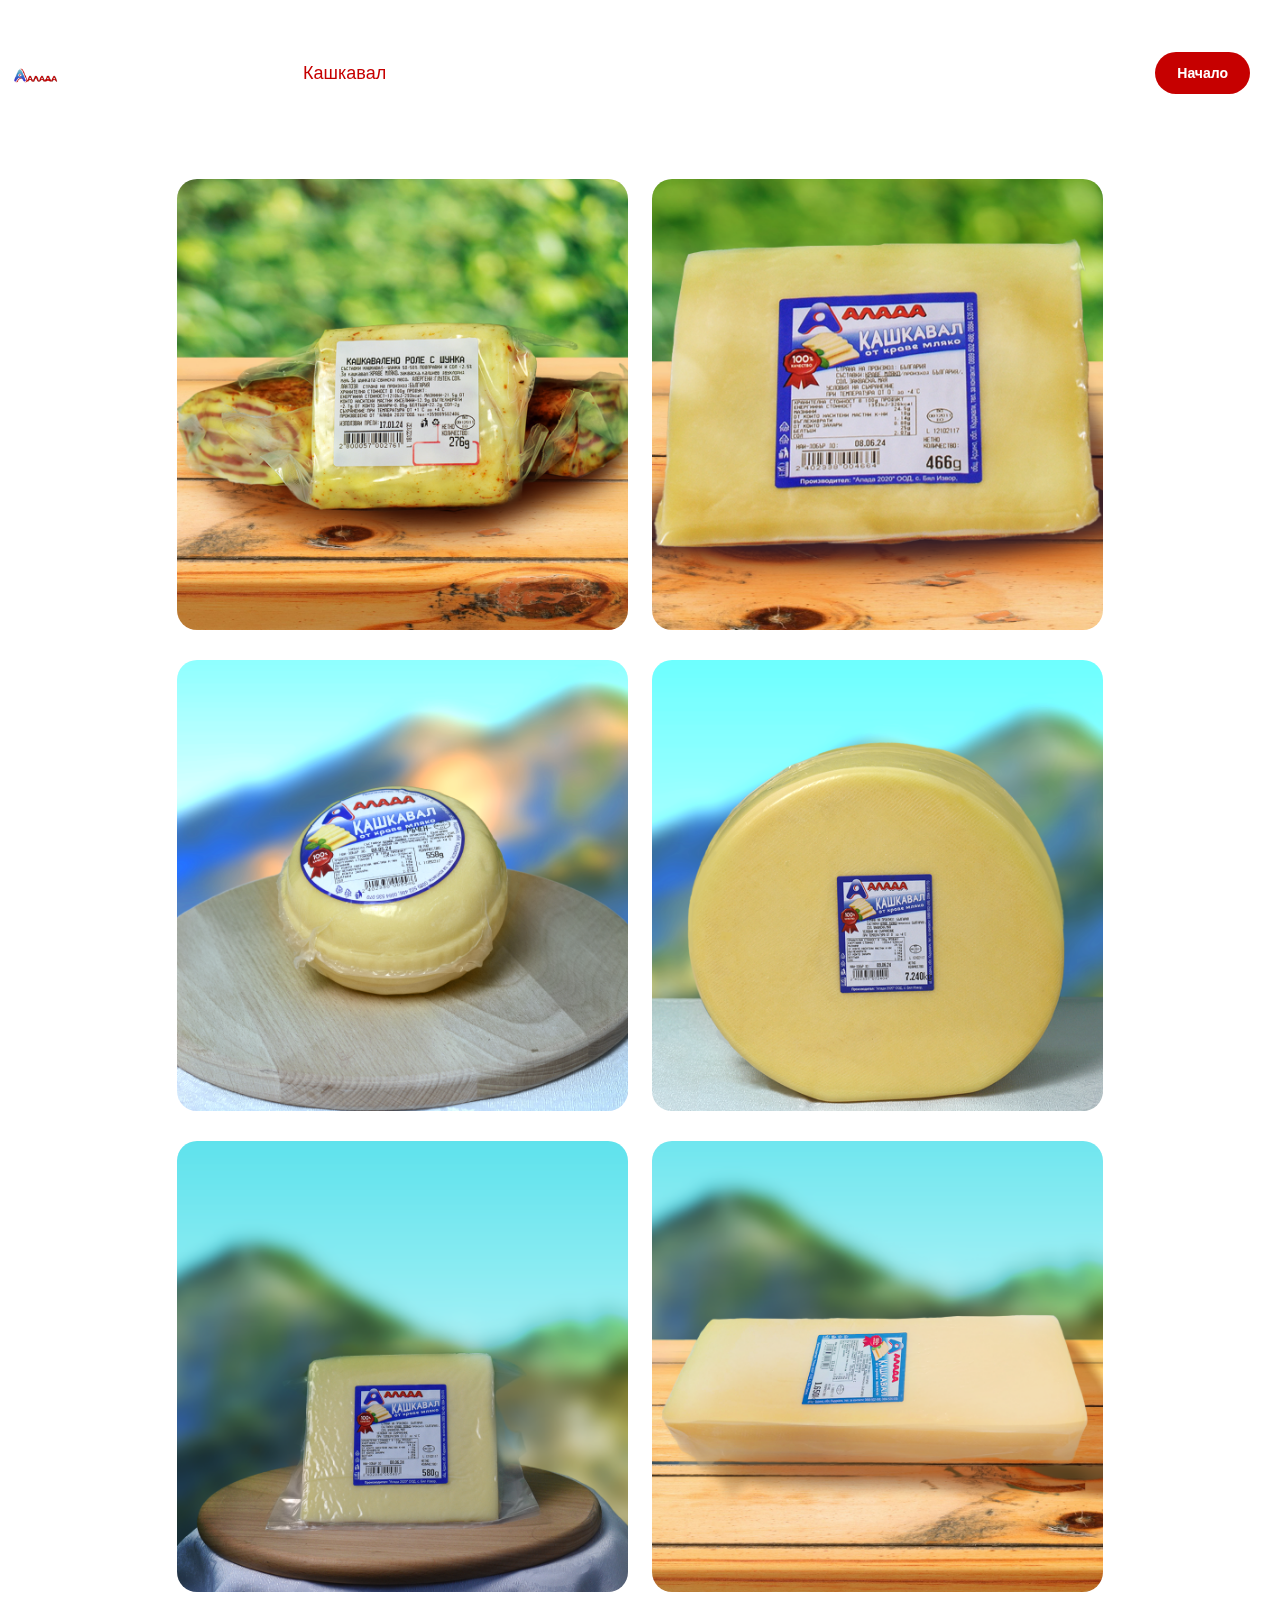
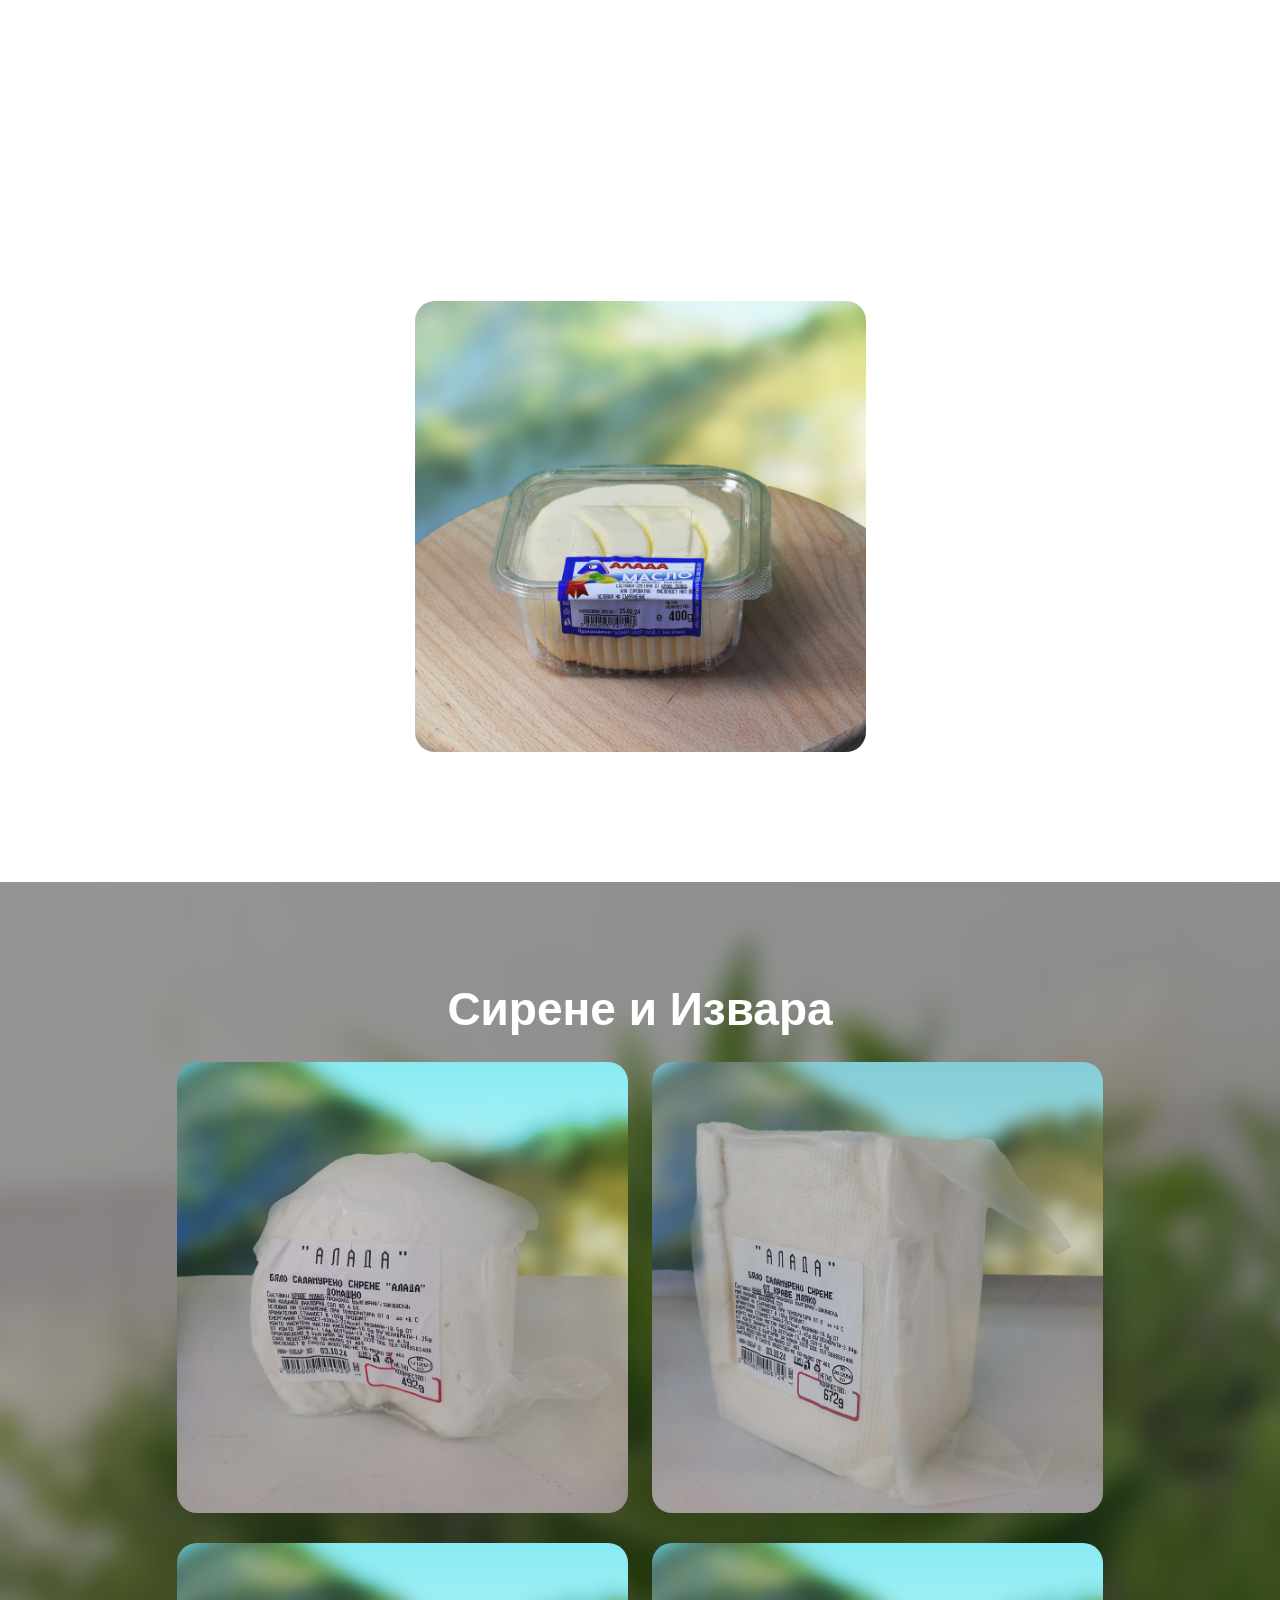
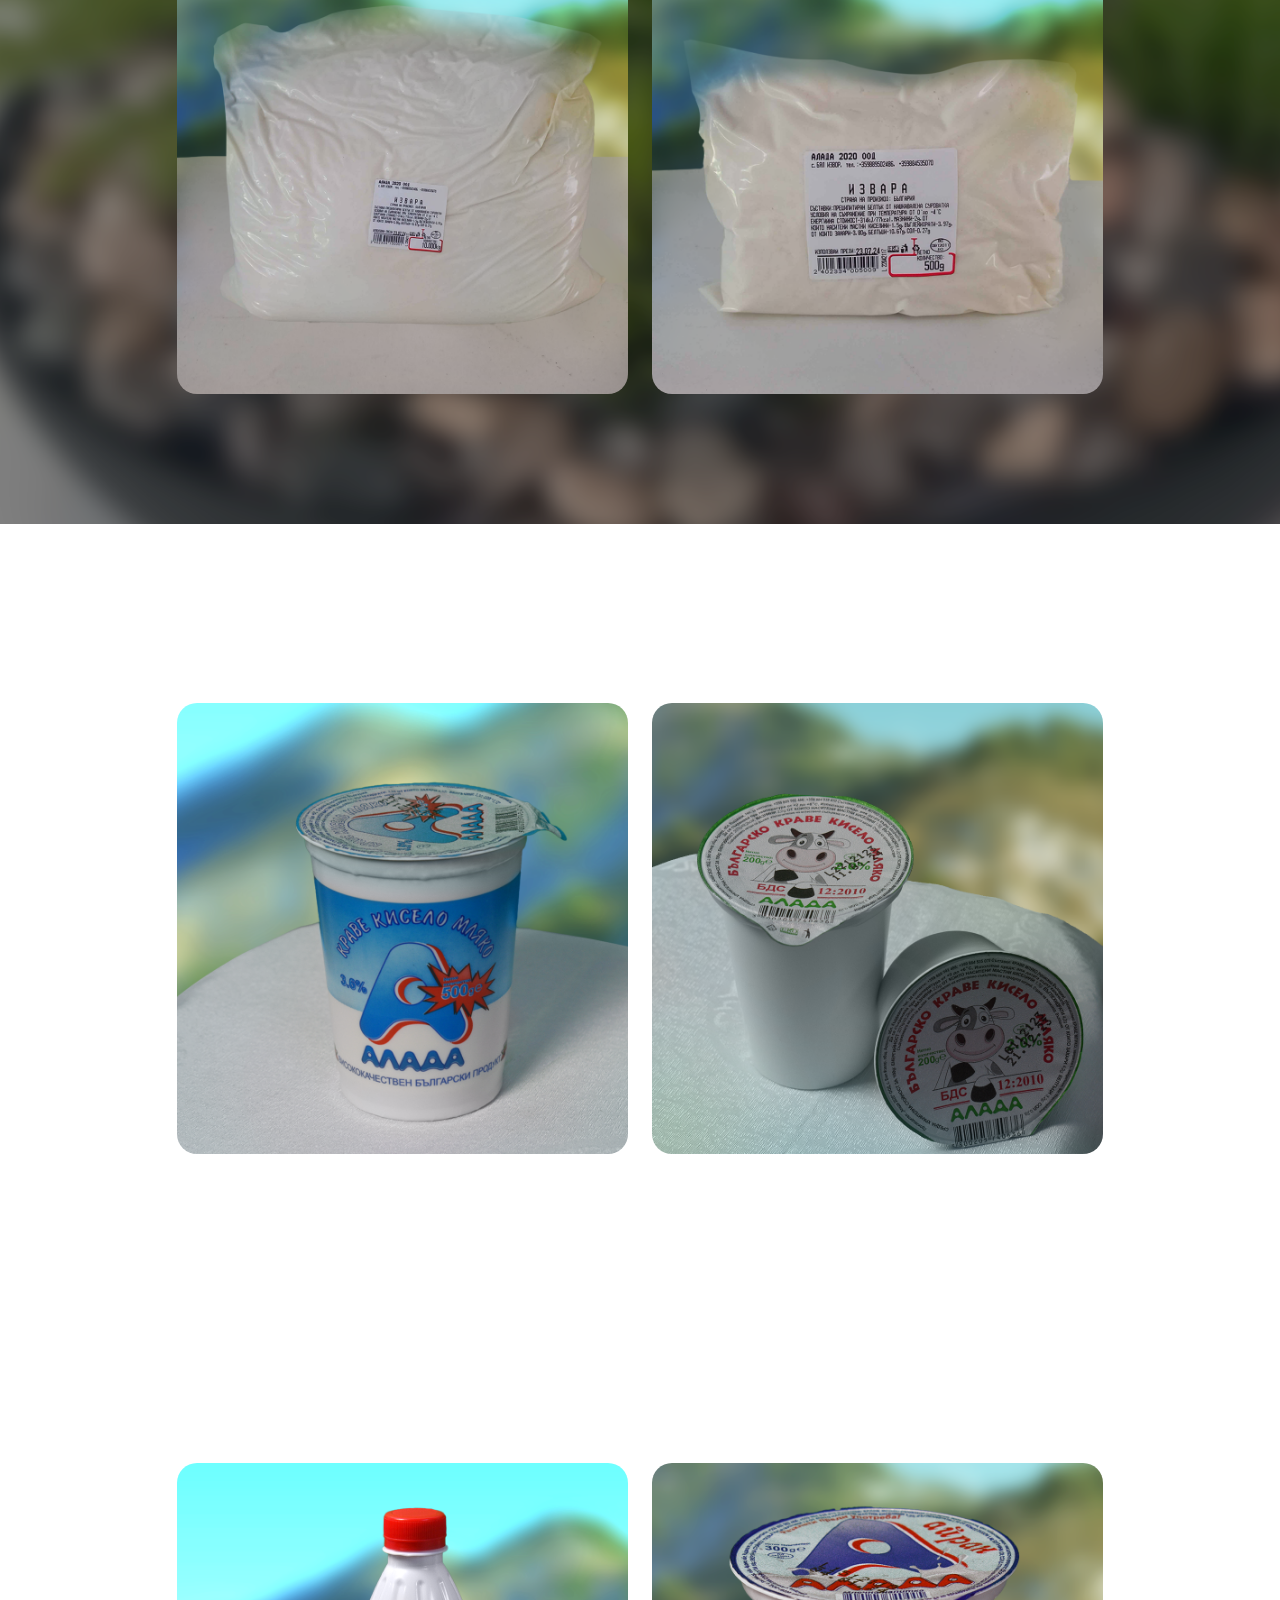
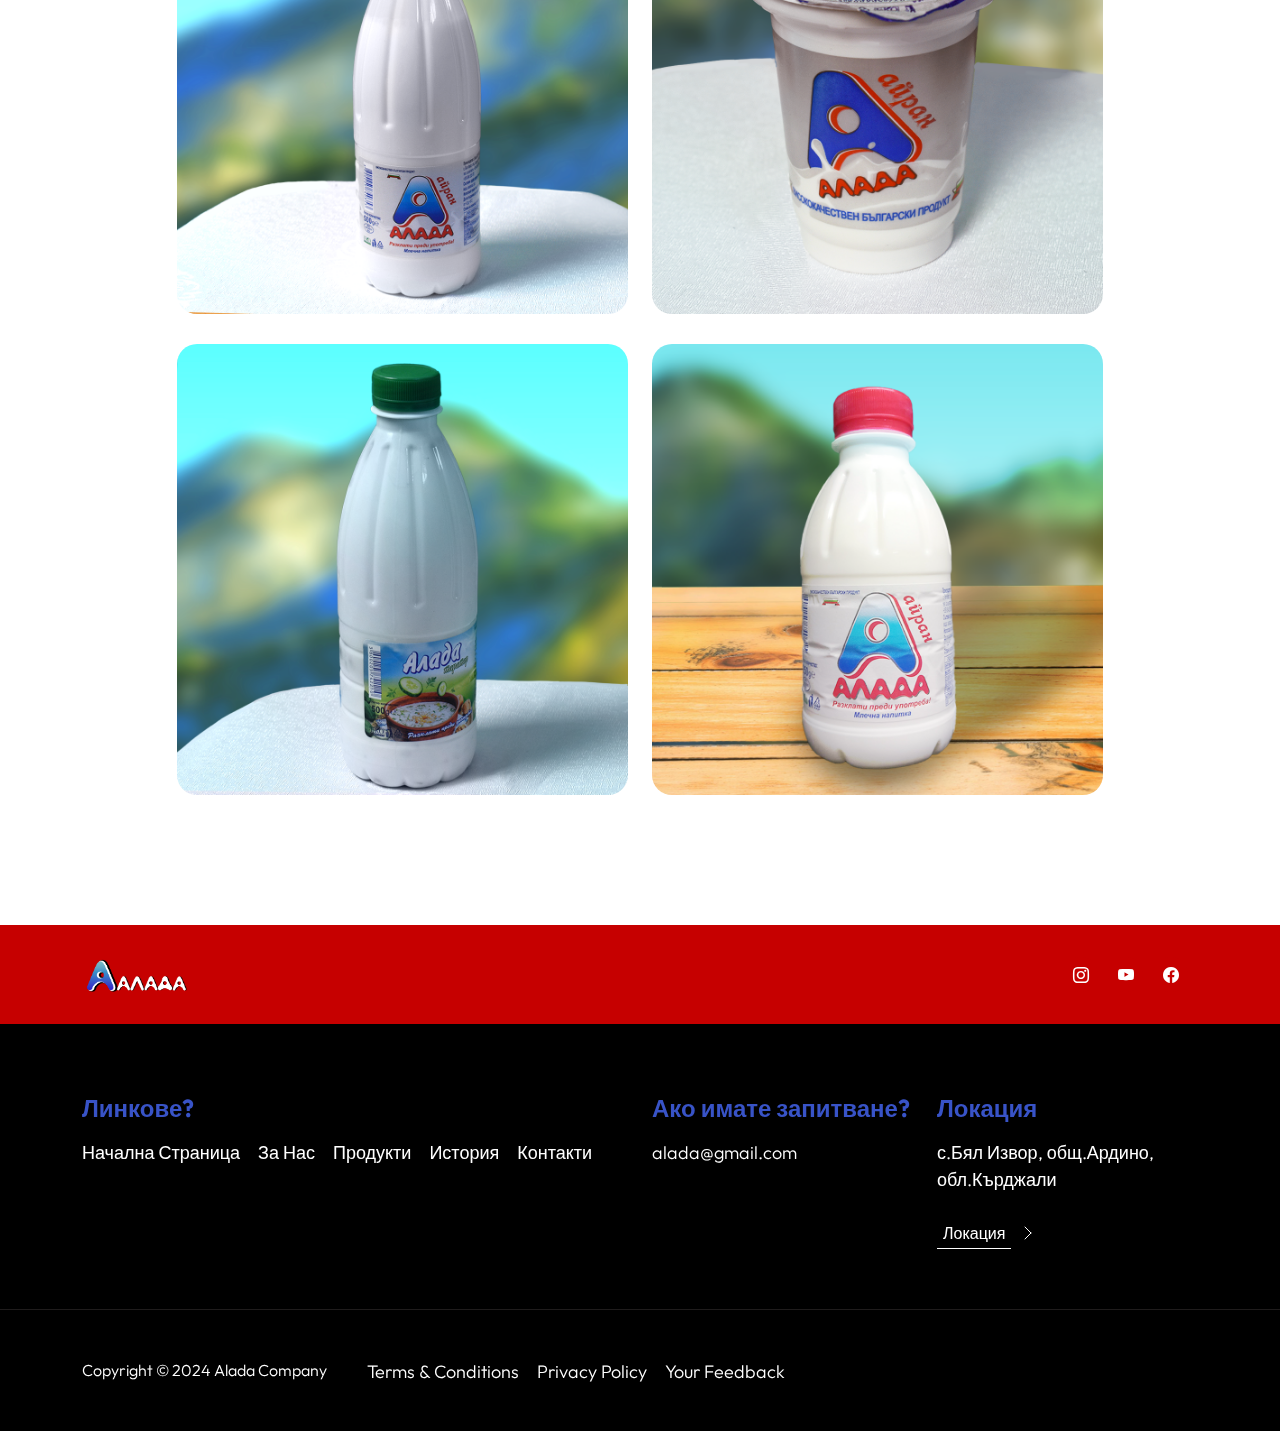
==== commit c72fb95d: "Update Каталог.html" ====
--- a/Каталог.html
+++ b/Каталог.html
@@ -49,7 +49,7 @@
                     <div class="collapse navbar-collapse" id="navbarNav">
                         <ul class="navbar-nav align-items-lg-center ms-auto me-lg-5">
                             <li class="nav-item">
-                                <a class="nav-link click-scroll inline-text" href="#section_1">Кашкавали</a>
+                                <a class="nav-link click-scroll inline-text" href="#section_1">Кашкавал</a>
                             </li>
     
                             <li class="nav-item">
@@ -57,7 +57,7 @@
                             </li>
     
                             <li class="nav-item">
-                                <a class="nav-link click-scroll inline-text" href="#section_3">Сирене и Извара </a>
+                                <a class="nav-link click-scroll inline-text" href="#section_3">Сирене и Извара</a>
                             </li>
 
                             <li class="nav-item">
@@ -125,7 +125,7 @@
                                 <div class="product-hover">
                                     <p>
                                         <strong class="fancy-font">Продукт:</strong>
-                                        <normal class="fancy-font">Кашкавалено Роле С Шунка</normal>
+                                        <normal class="fancy-font">Кашкавал Триъгълен</normal>
                                     </p>
 
                                 </div>
@@ -141,7 +141,7 @@
                                 <div class="product-hover">
                                     <p>
                                         <strong class="fancy-font">Продукт:</strong>
-                                        <normal class="fancy-font">Кашкавал 200г</normal>
+                                        <normal class="fancy-font">Кашкавал 17кг</normal>
                                     </p>
 
                                 </div>
@@ -157,7 +157,7 @@
                                 <div class="product-hover">
                                     <p>
                                         <strong class="fancy-font">Продукт:</strong>
-                                        <normal class="fancy-font">Кашкавал 200г</normal>
+                                        <normal class="fancy-font">Кашкавал Триъгълен</normal>
                                     </p>
 
                                 </div>
@@ -173,7 +173,7 @@
                                 <div class="product-hover">
                                     <p>
                                         <strong class="fancy-font">Продукт:</strong>
-                                        <normal class="fancy-font">Кашкавал 200г</normal>
+                                        <normal class="fancy-font">Кашкавал</normal>
                                     </p>
 
                                 </div>
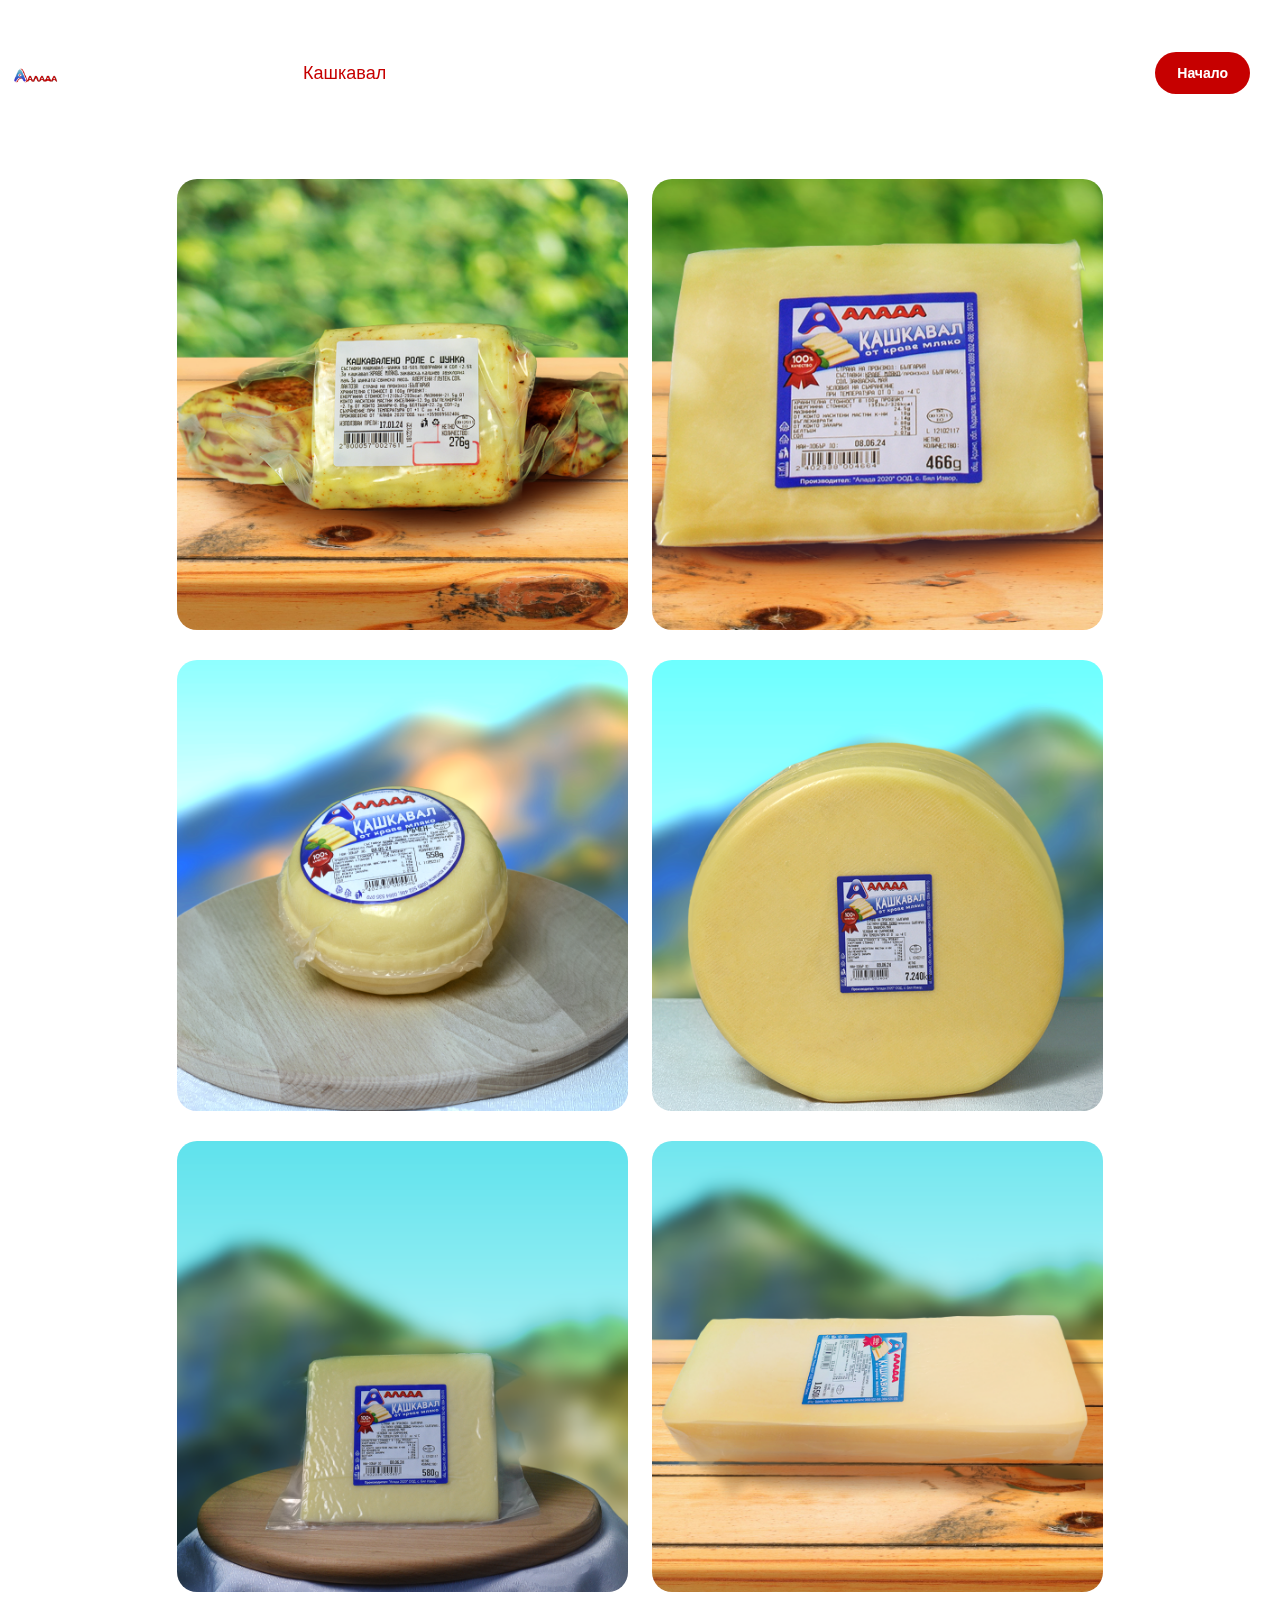
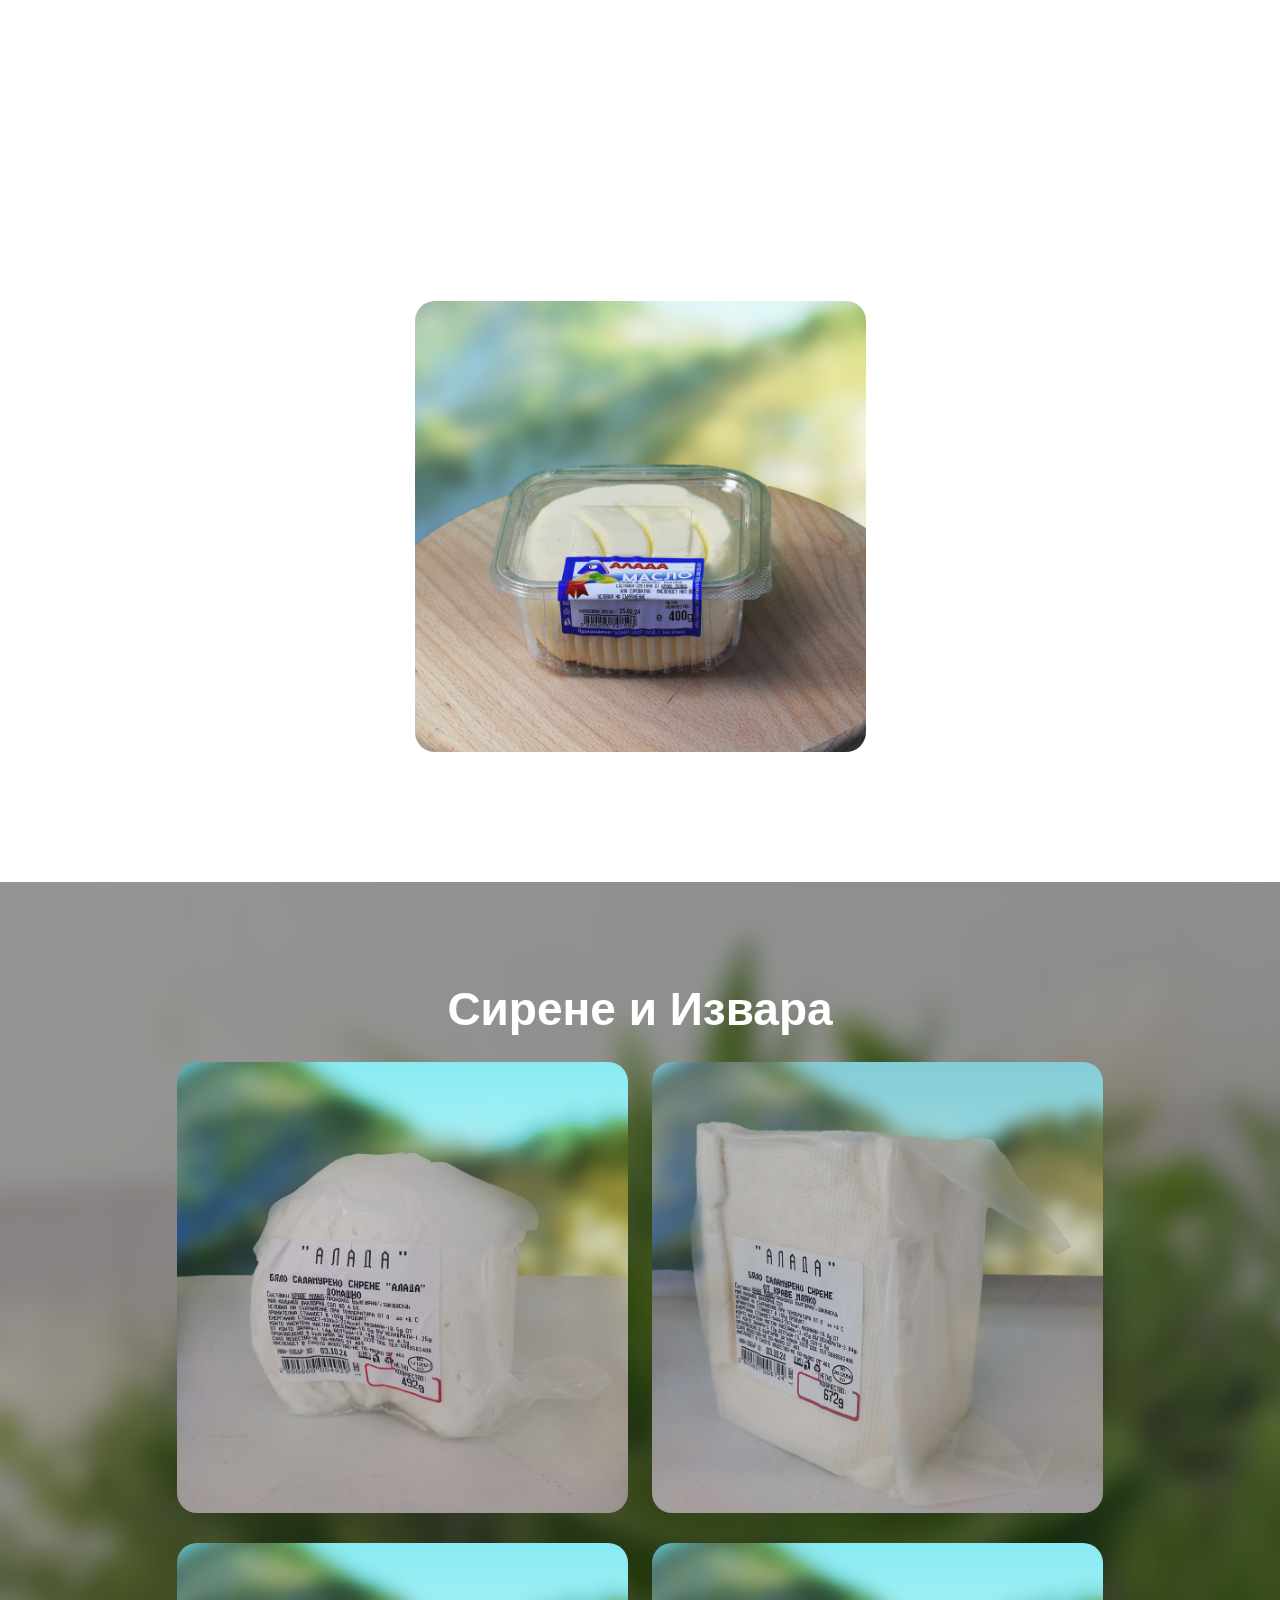
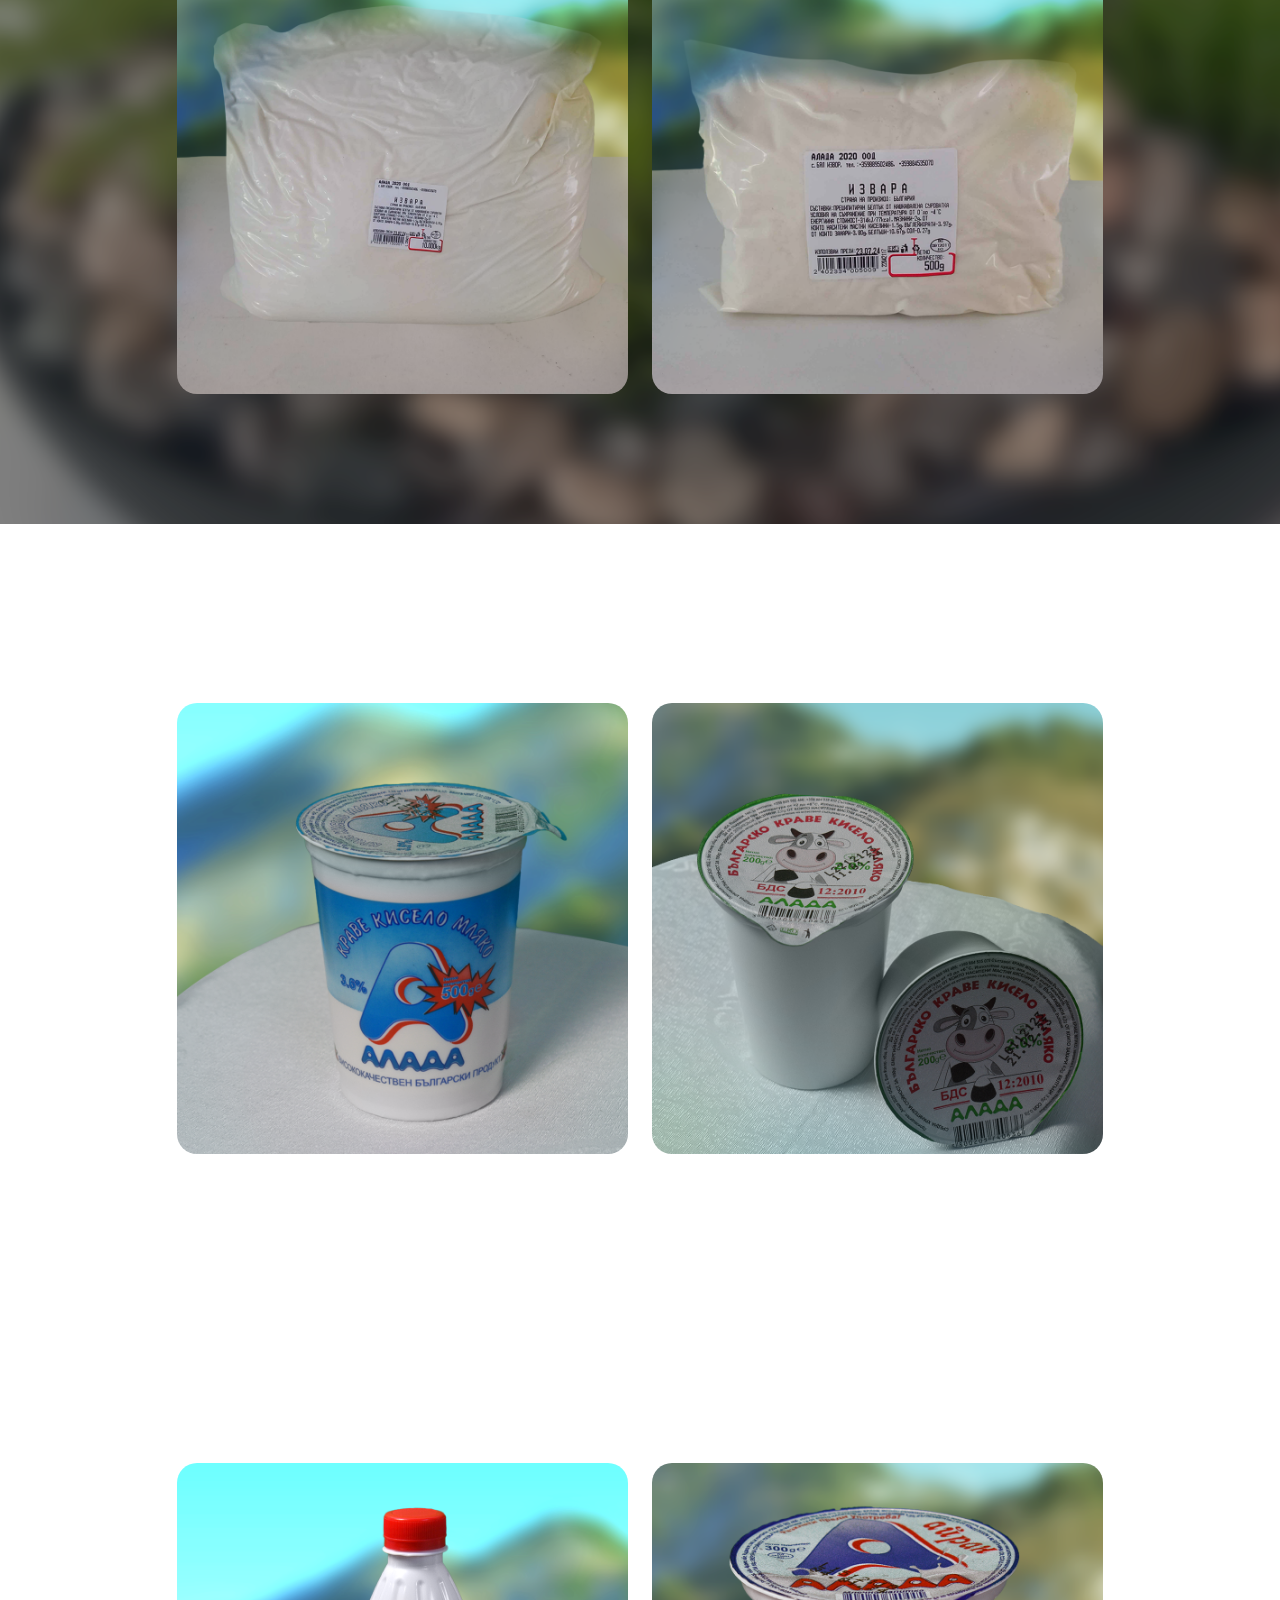
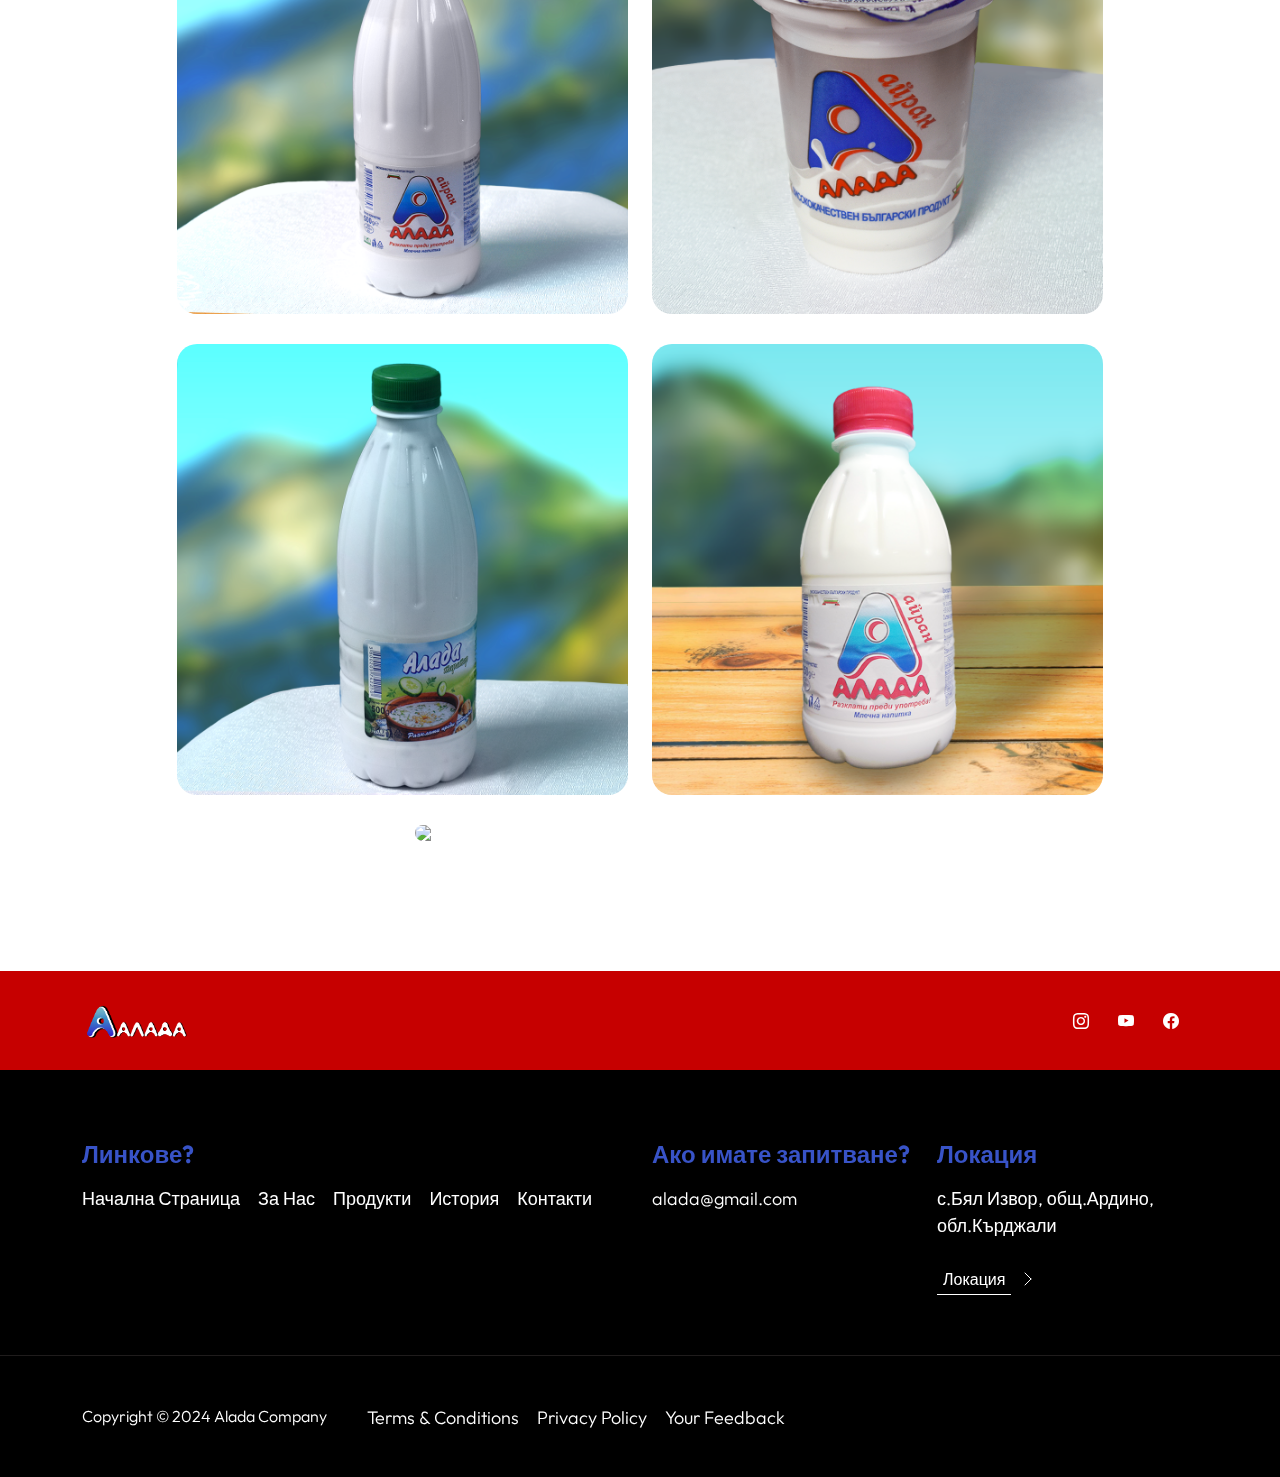
==== commit 7ed0188e: "Update Каталог.html" ====
--- a/Каталог.html
+++ b/Каталог.html
@@ -290,7 +290,7 @@
                 <div class="container">
                     <div class="row justify-content-center">
                         <div class="col-12 text-center">
-                            <h2 class="mb-4 text-white fancy-font">Кисели Млека</h1>
+                            <h2 class="mb-4 text-white fancy-font">Кисели Мляко</h1>
                         </div>
 
                         <div class="col-lg-5 col-12">
@@ -389,6 +389,21 @@
                                     <p>
                                         <strong class="fancy-font">Продукт:</strong>
                                         <normal class="fancy-font">Айрян 500мл</normal>
+                                    </p>
+                                </div>
+                            </div>
+                        </div> 
+
+                        <div class="col-lg-5 col-12">
+                            <div class="product-thumb">
+                                <div class="product-image-wrap">
+                                    <img src="alada-images/produkti/Ayran_1L.png" class="product-image img-fluid">
+                                </div>
+
+                                <div class="product-hover">
+                                    <p>
+                                        <strong class="fancy-font">Продукт:</strong>
+                                        <normal class="fancy-font">Айрян 1Л</normal>
                                     </p>
                                 </div>
                             </div>
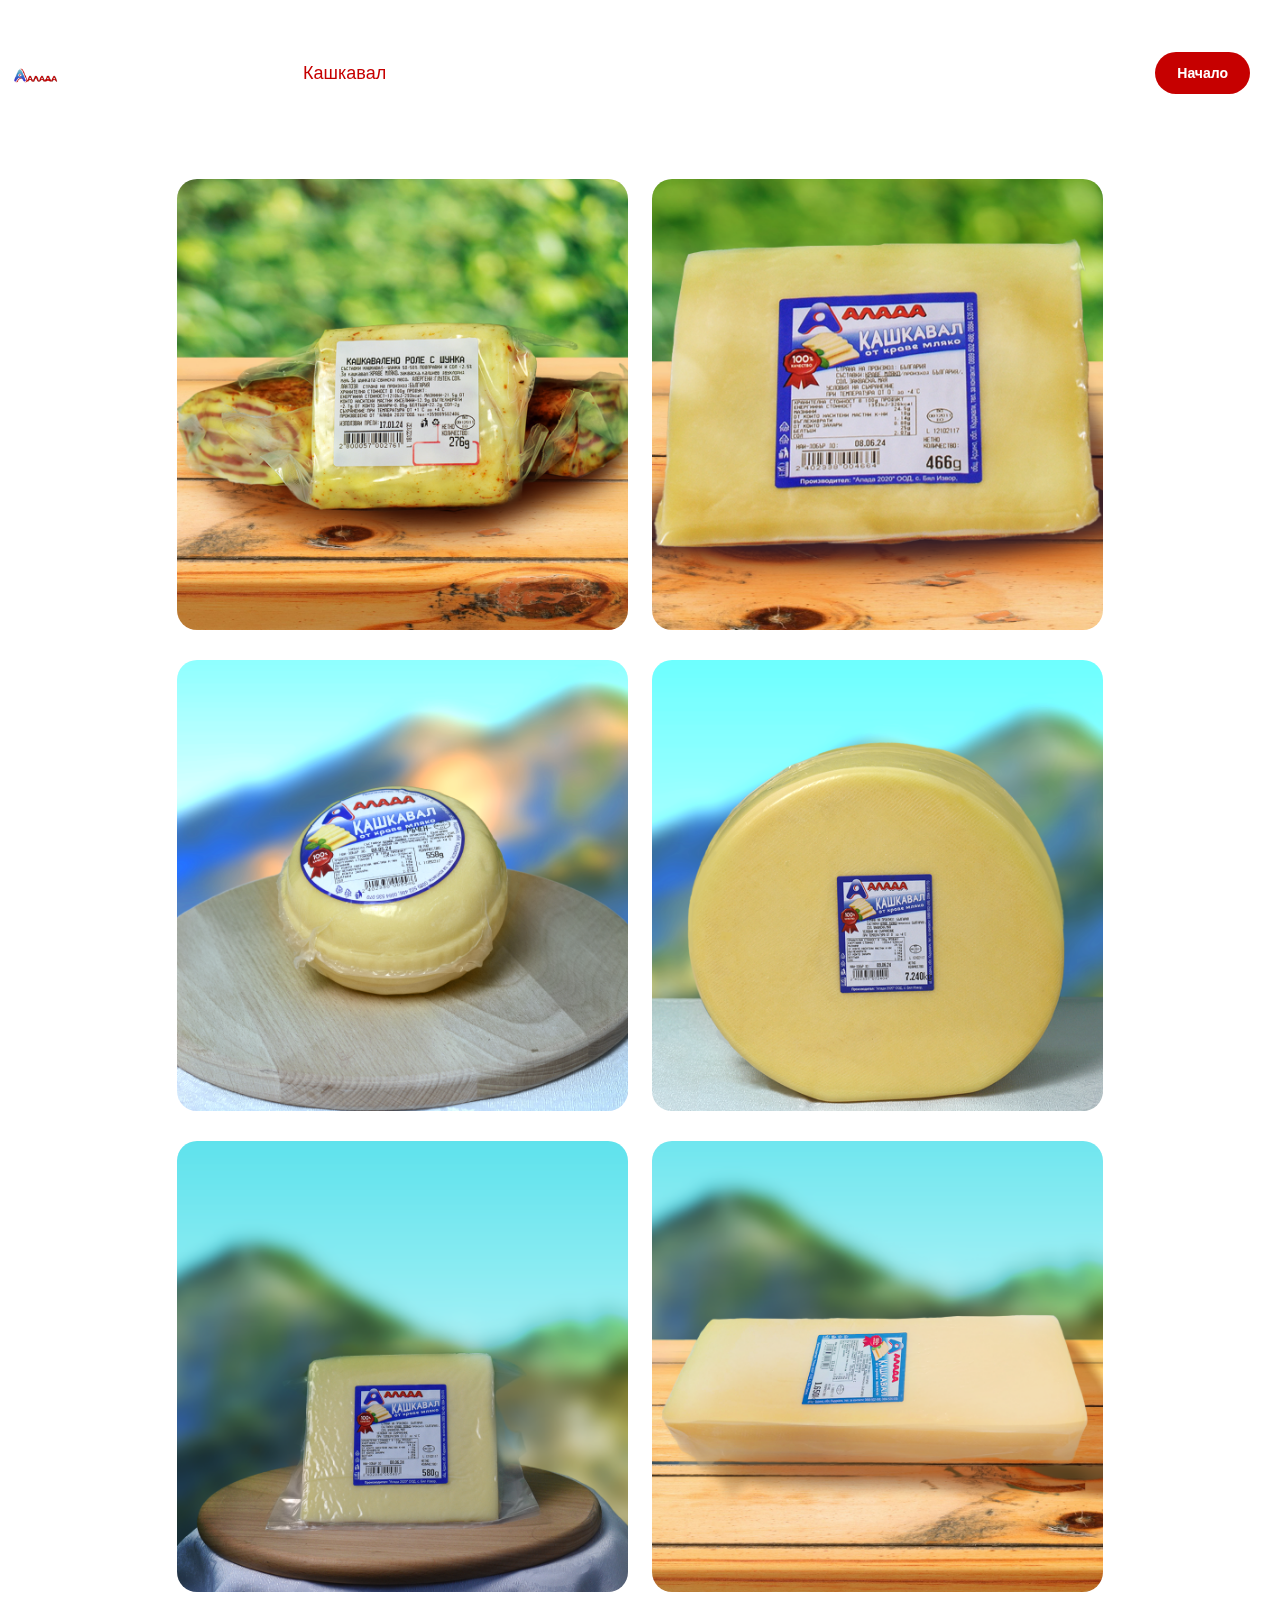
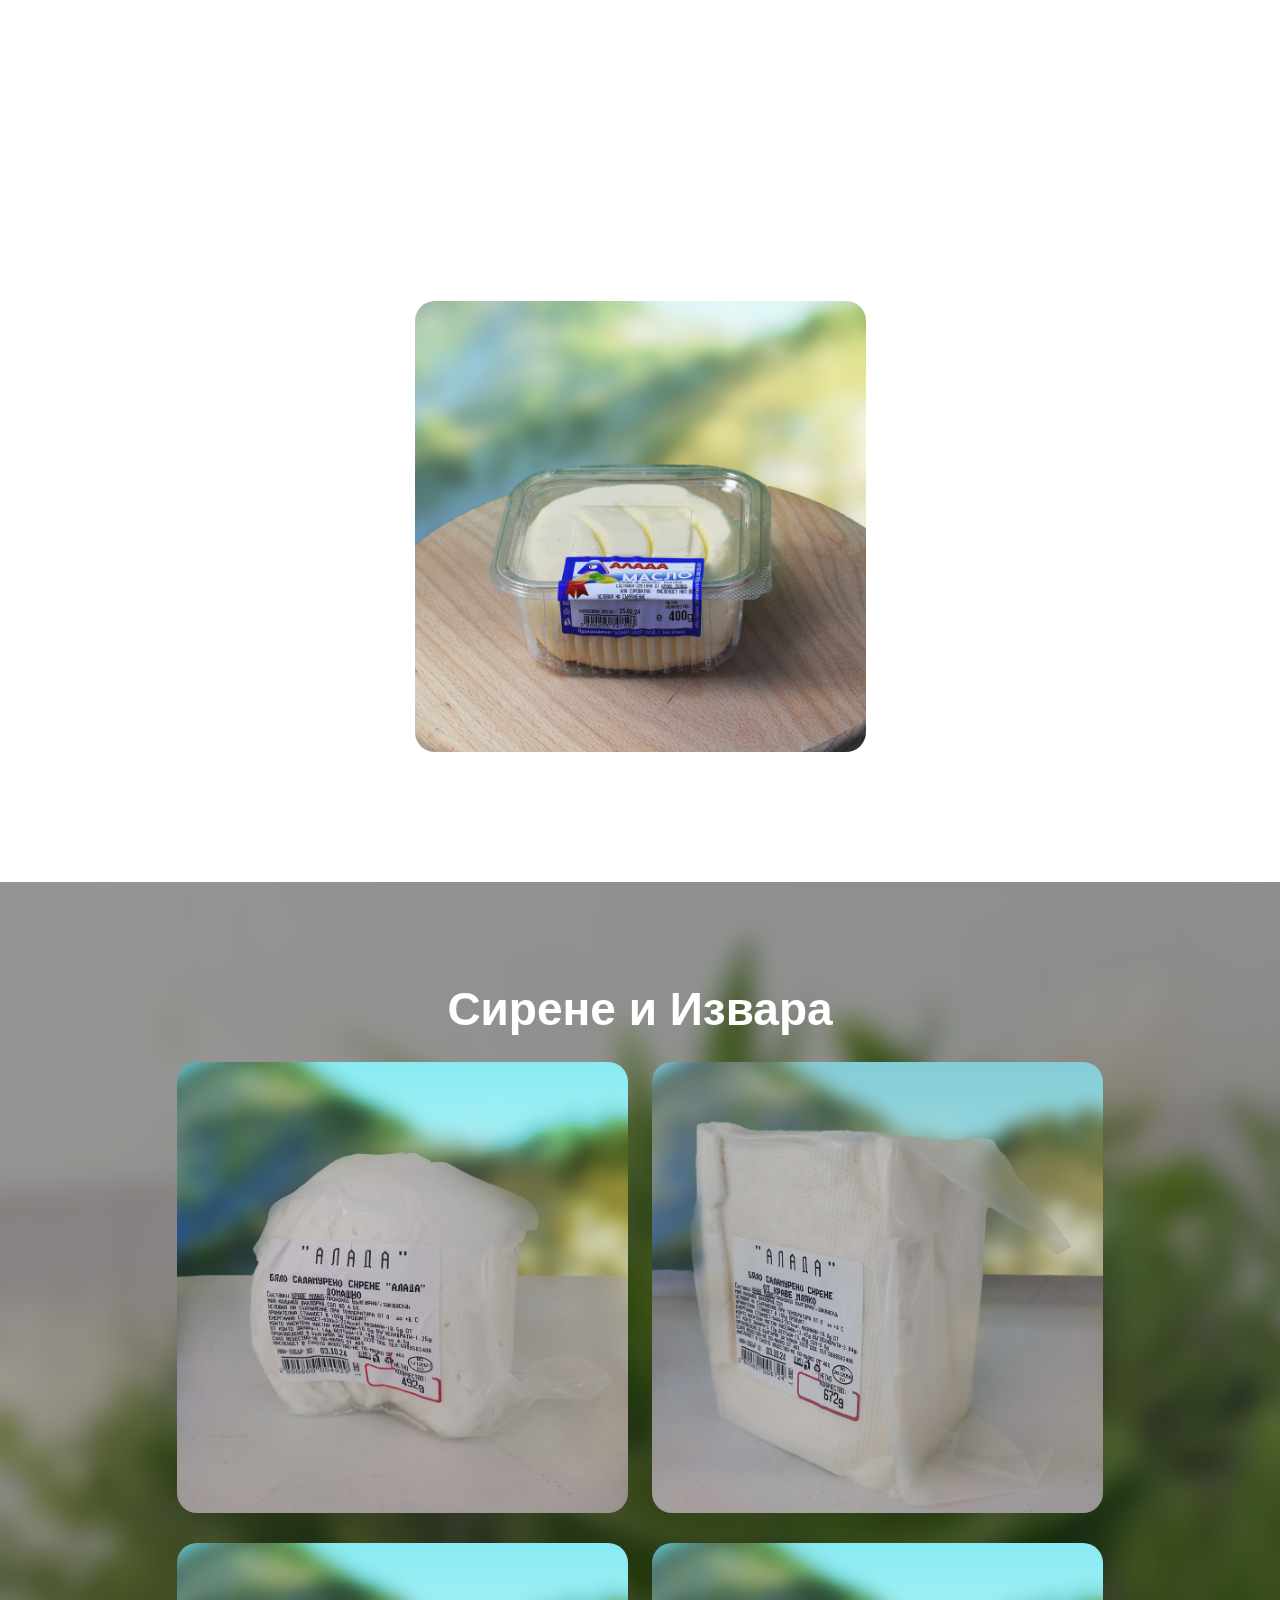
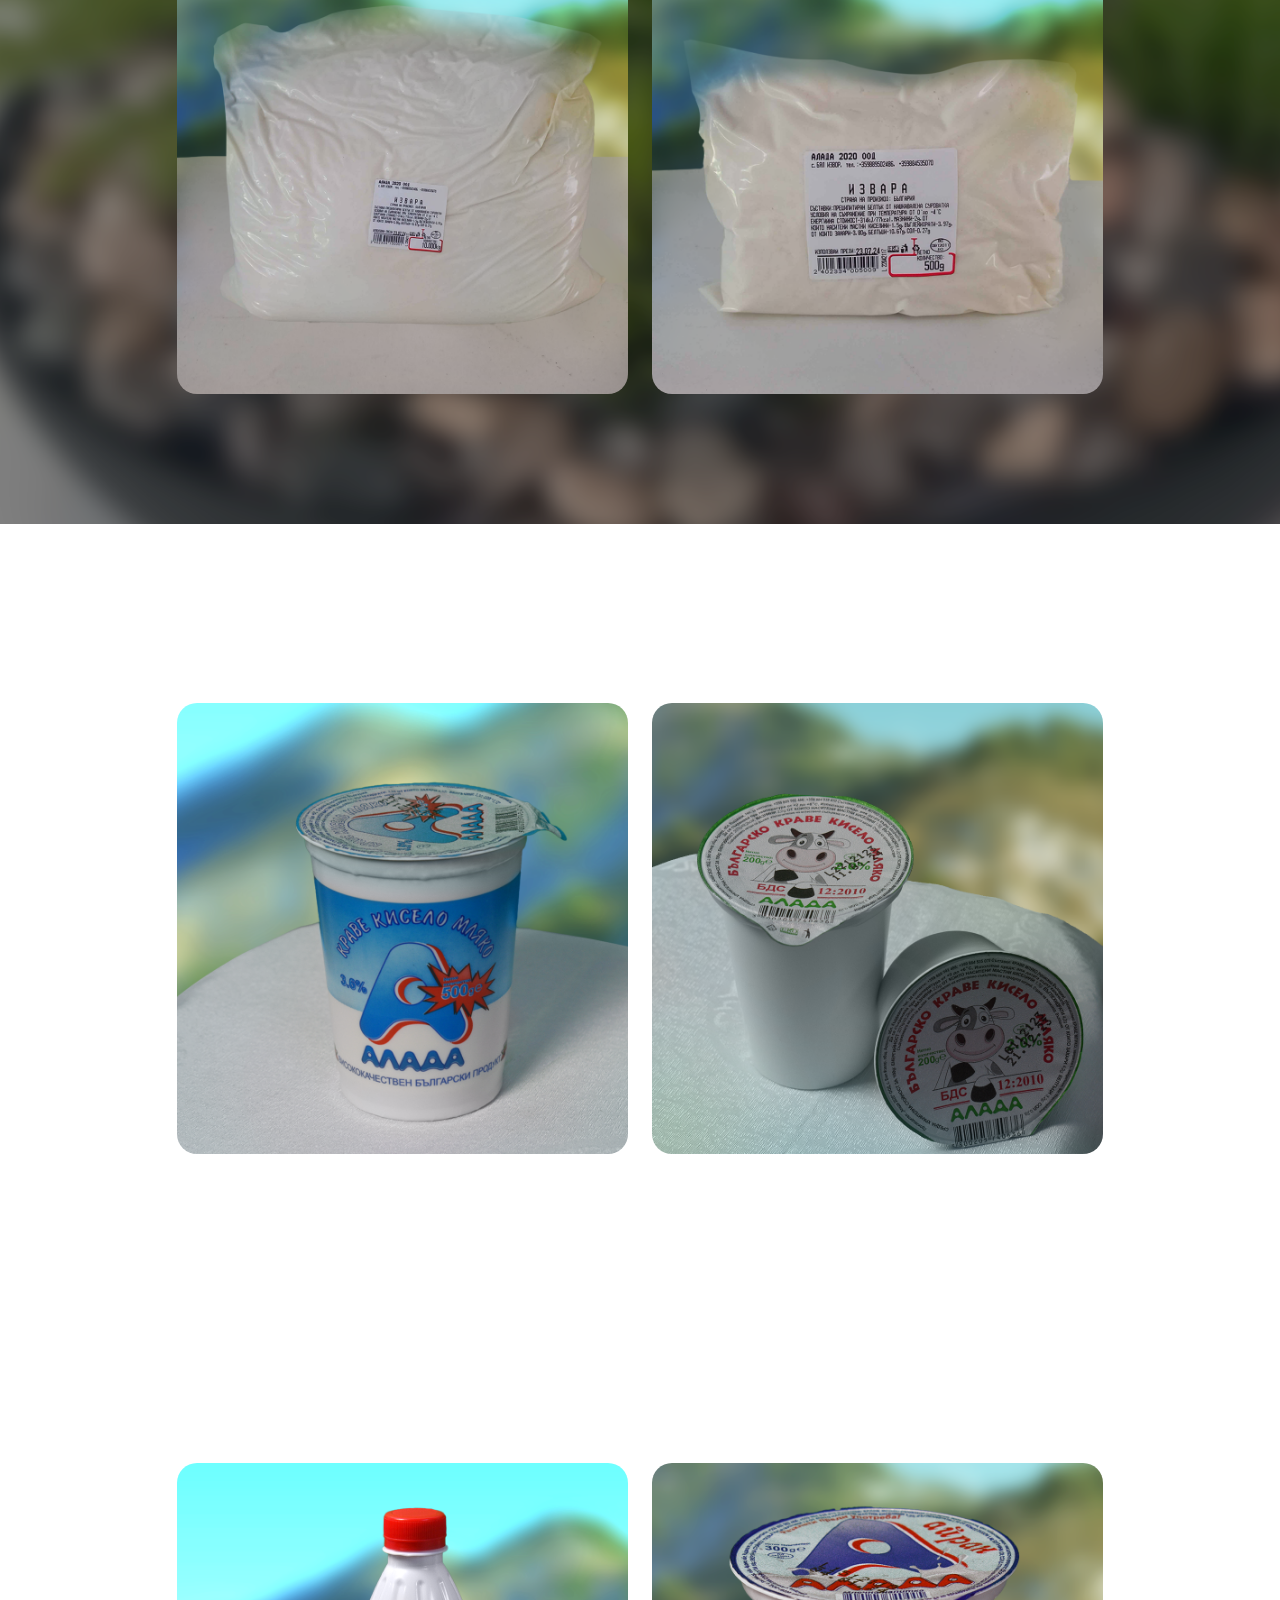
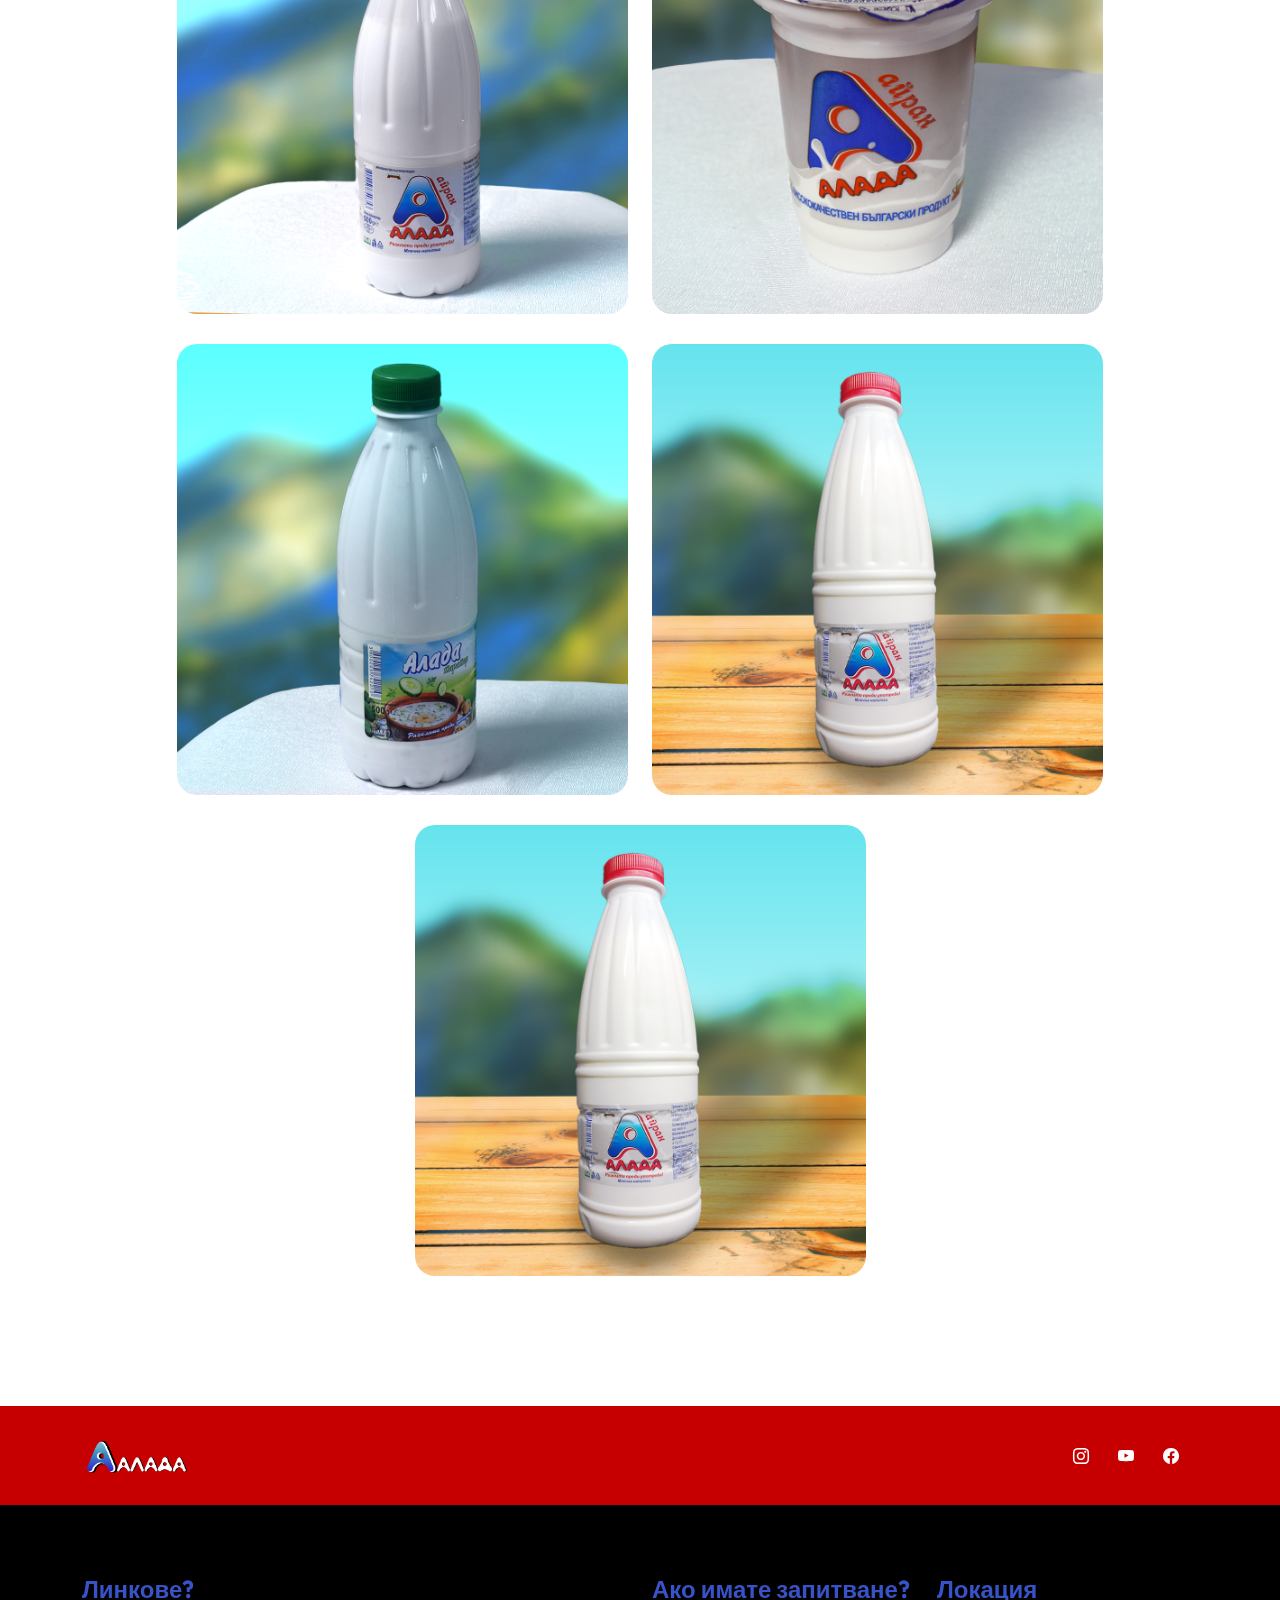
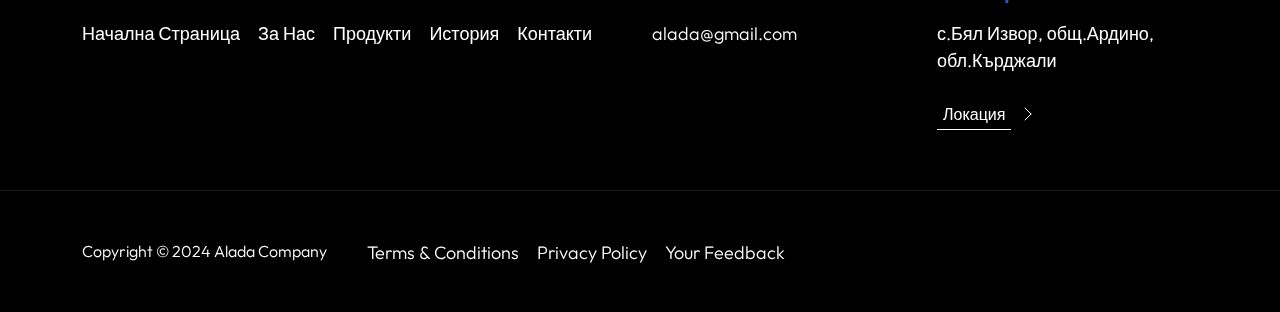
==== commit bc5747b8: "Update Каталог.html" ====
--- a/Каталог.html
+++ b/Каталог.html
@@ -382,7 +382,7 @@
                         <div class="col-lg-5 col-12">
                             <div class="product-thumb">
                                 <div class="product-image-wrap">
-                                    <img src="alada-images/produkti/Ayran500.png" class="product-image img-fluid">
+                                    <img src="alada-images/produkti/Ayran_1L.png" class="product-image img-fluid">
                                 </div>
 
                                 <div class="product-hover">
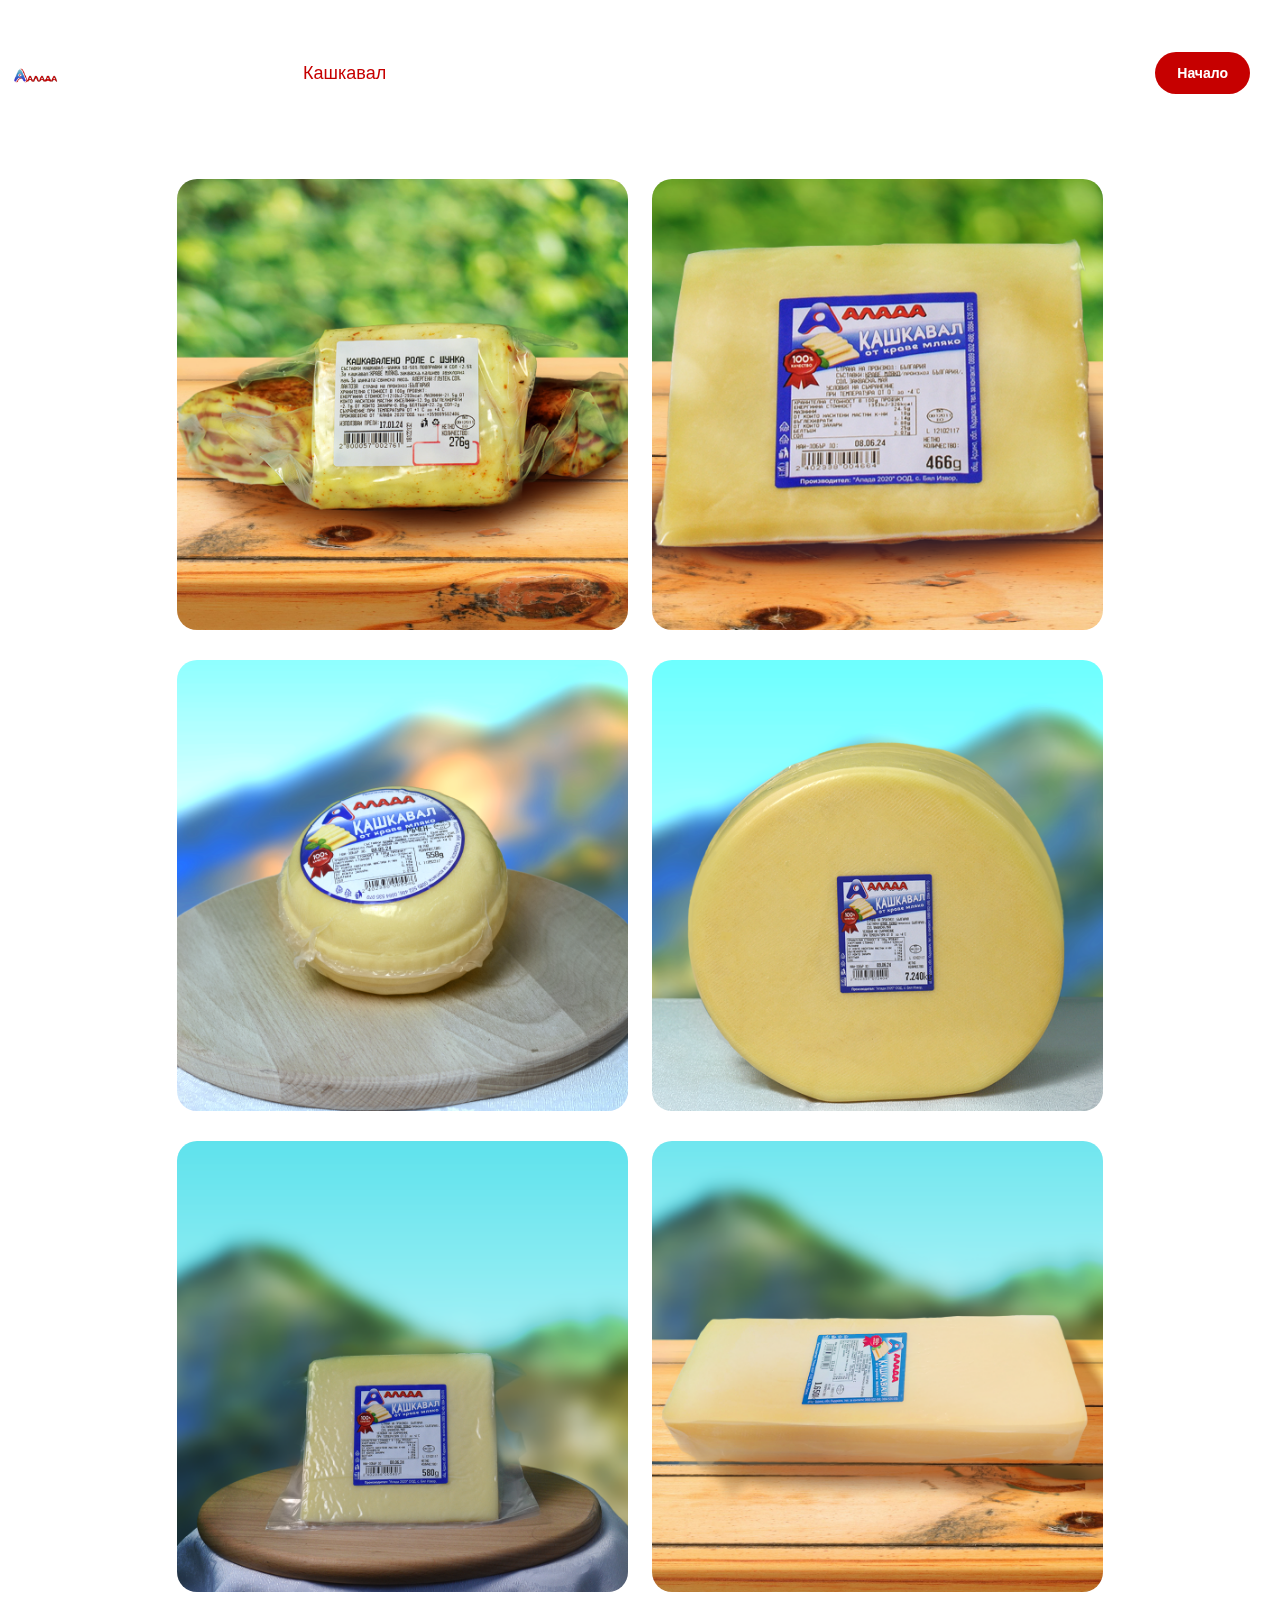
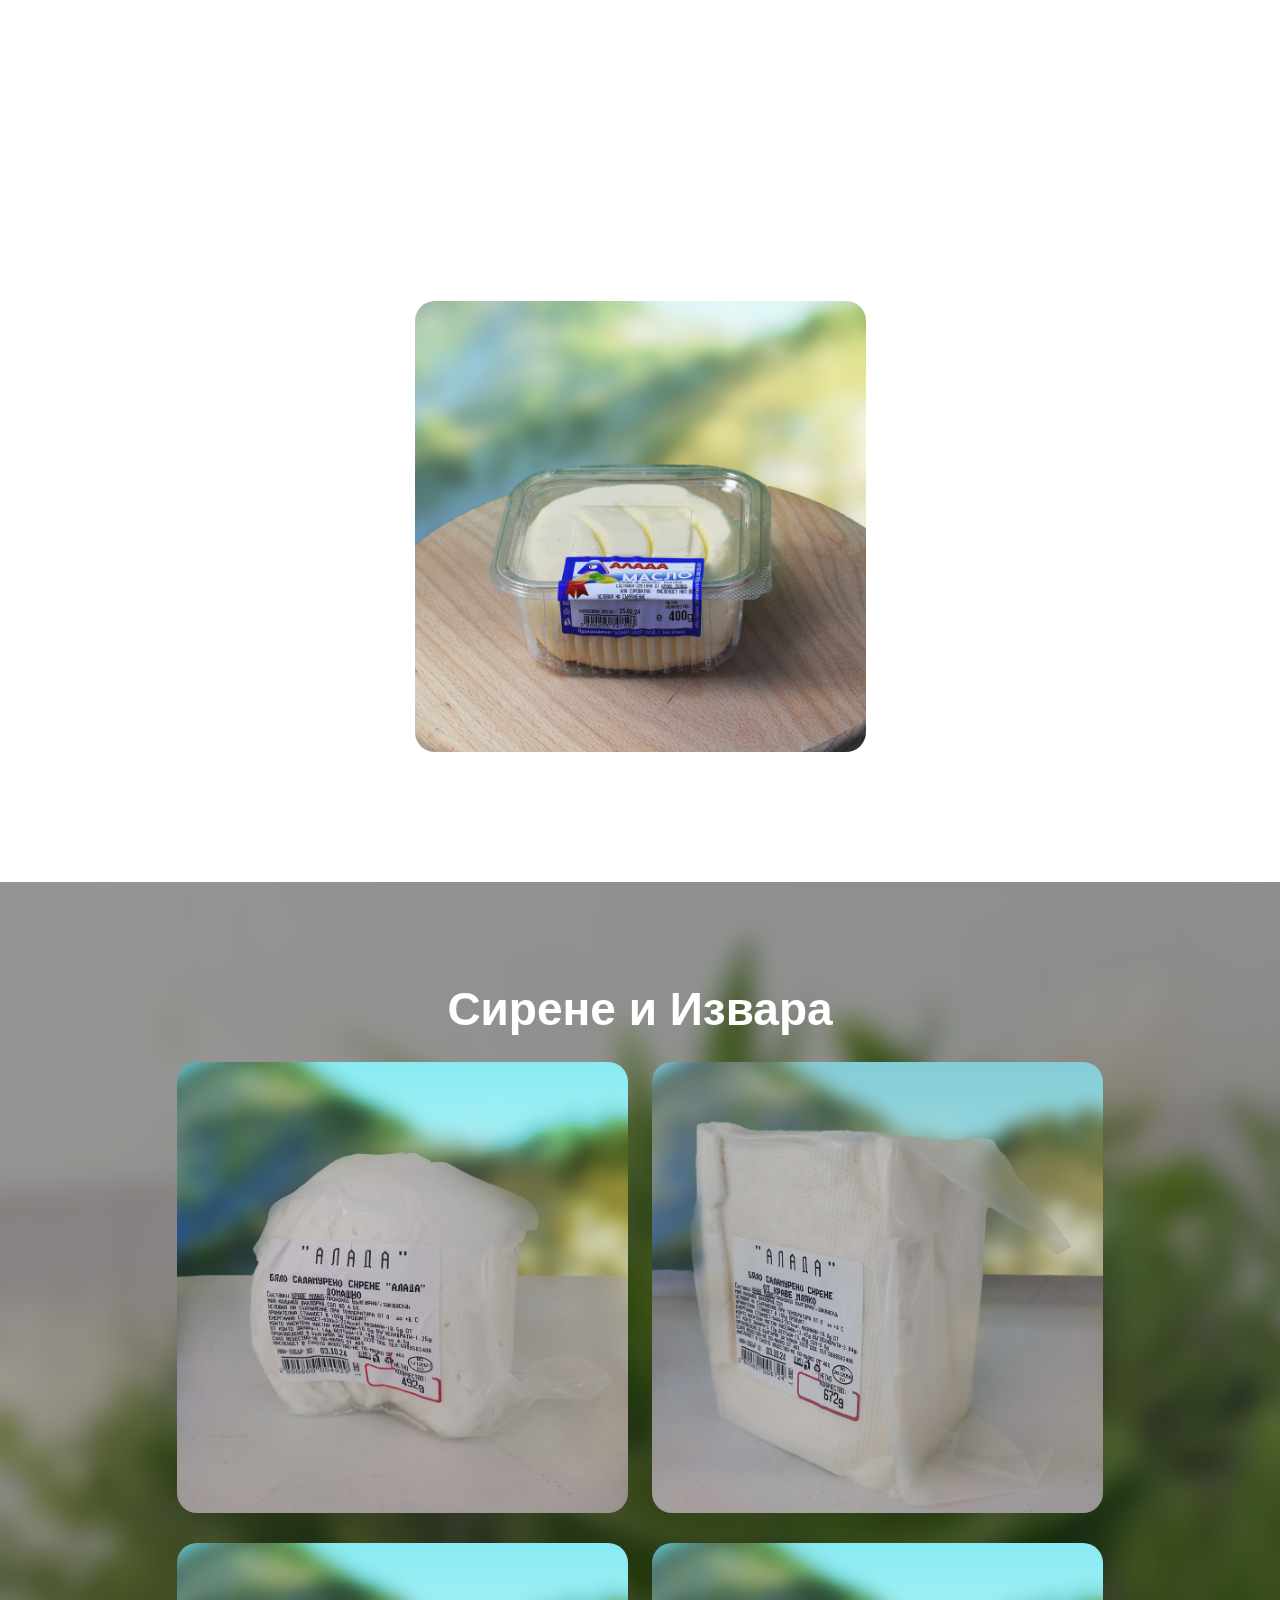
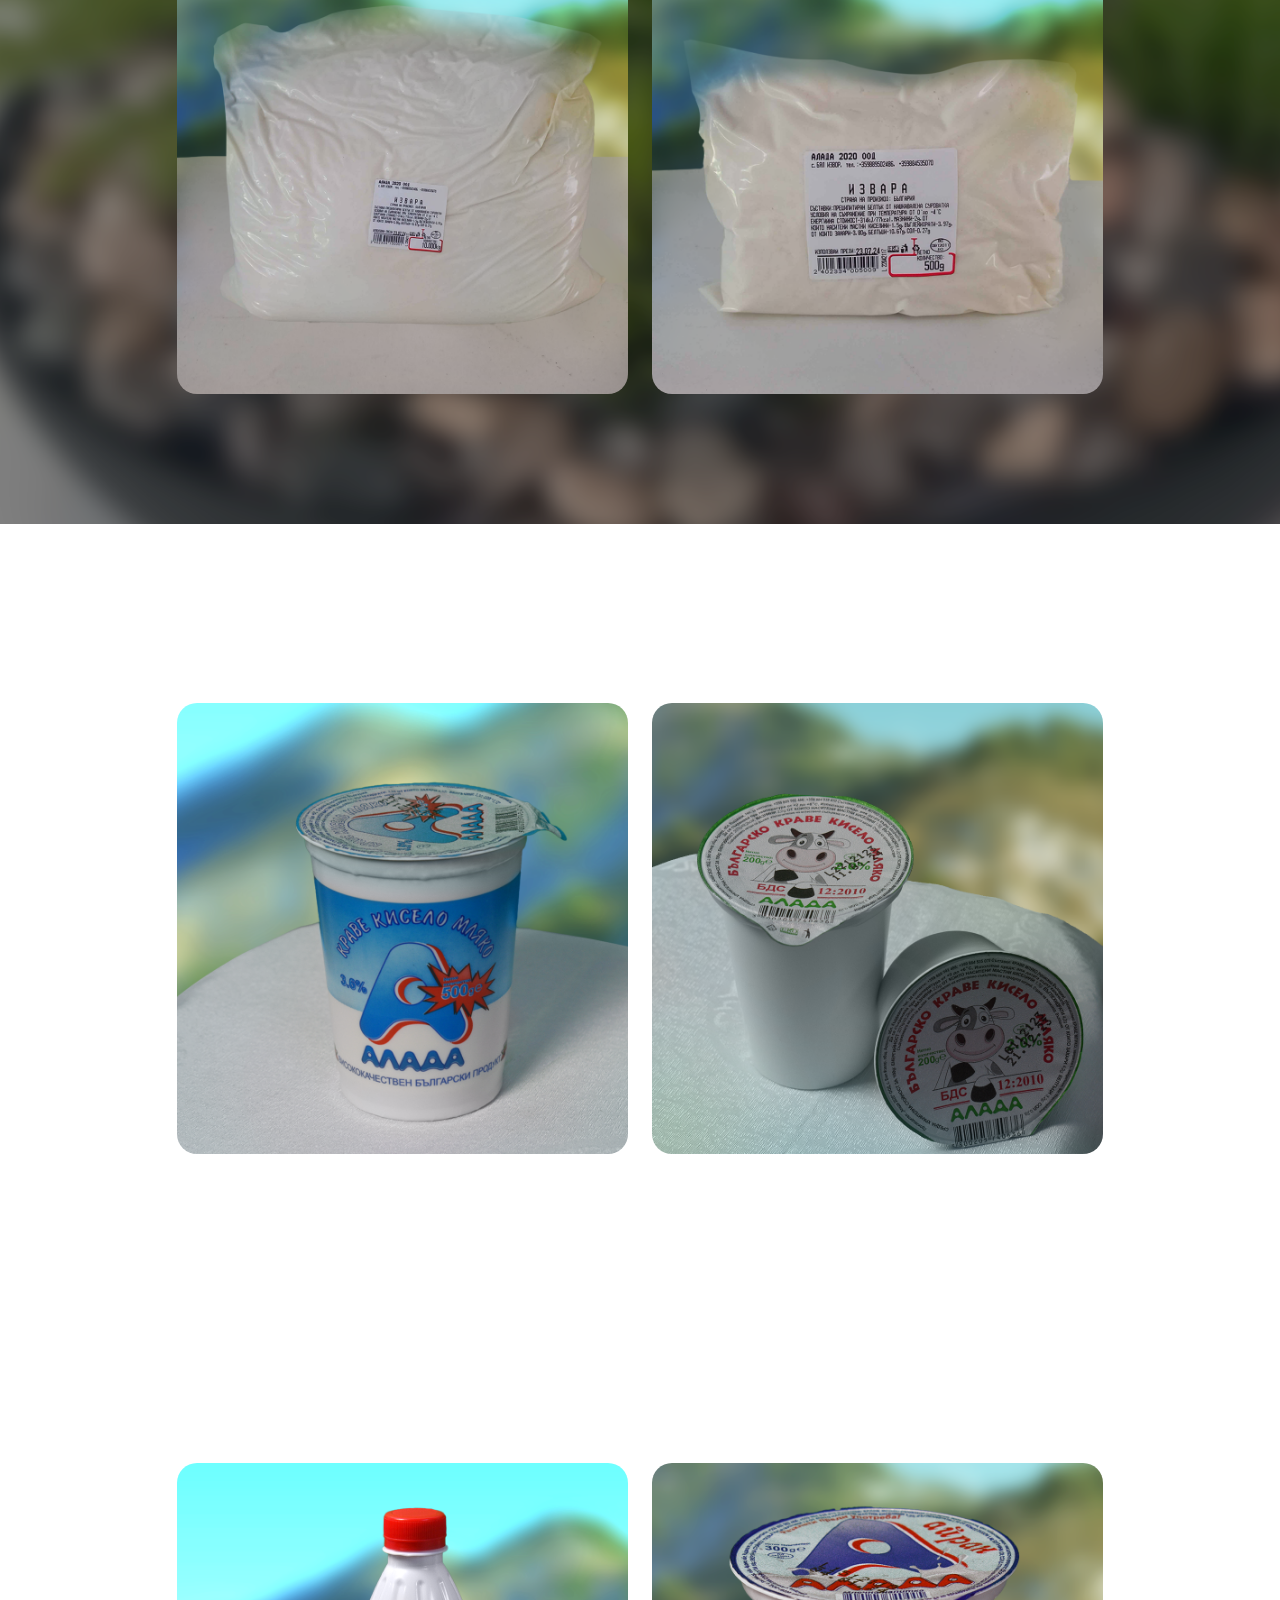
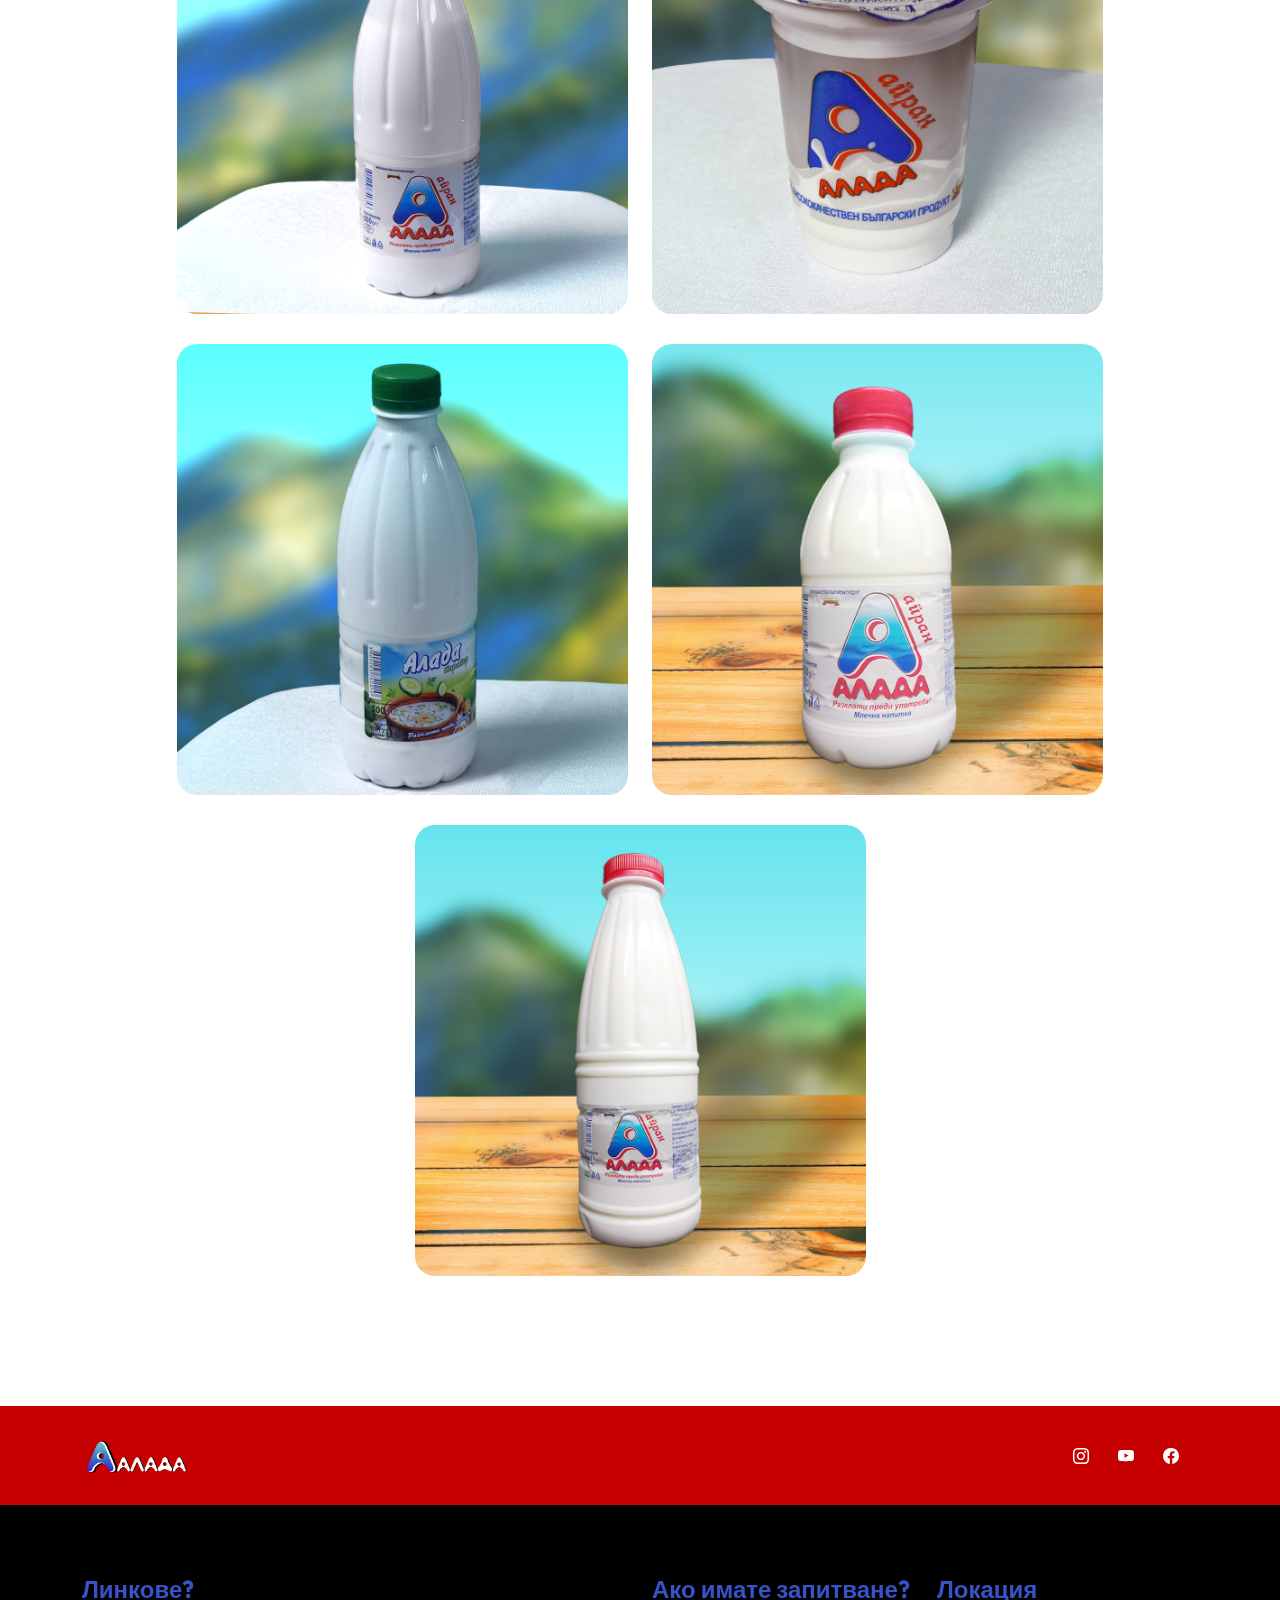
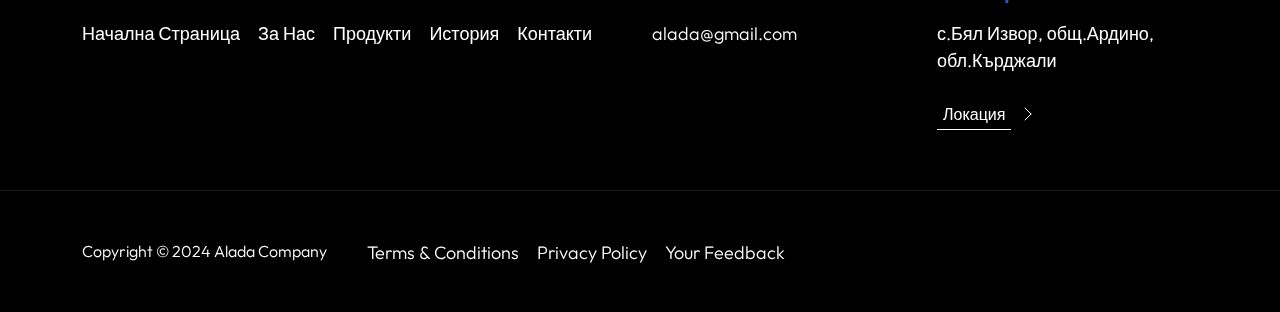
==== commit e083ee21: "Update Каталог.html" ====
--- a/Каталог.html
+++ b/Каталог.html
@@ -382,7 +382,7 @@
                         <div class="col-lg-5 col-12">
                             <div class="product-thumb">
                                 <div class="product-image-wrap">
-                                    <img src="alada-images/produkti/Ayran_1L.png" class="product-image img-fluid">
+                                    <img src="alada-images/produkti/Ayran500.png" class="product-image img-fluid">
                                 </div>
 
                                 <div class="product-hover">
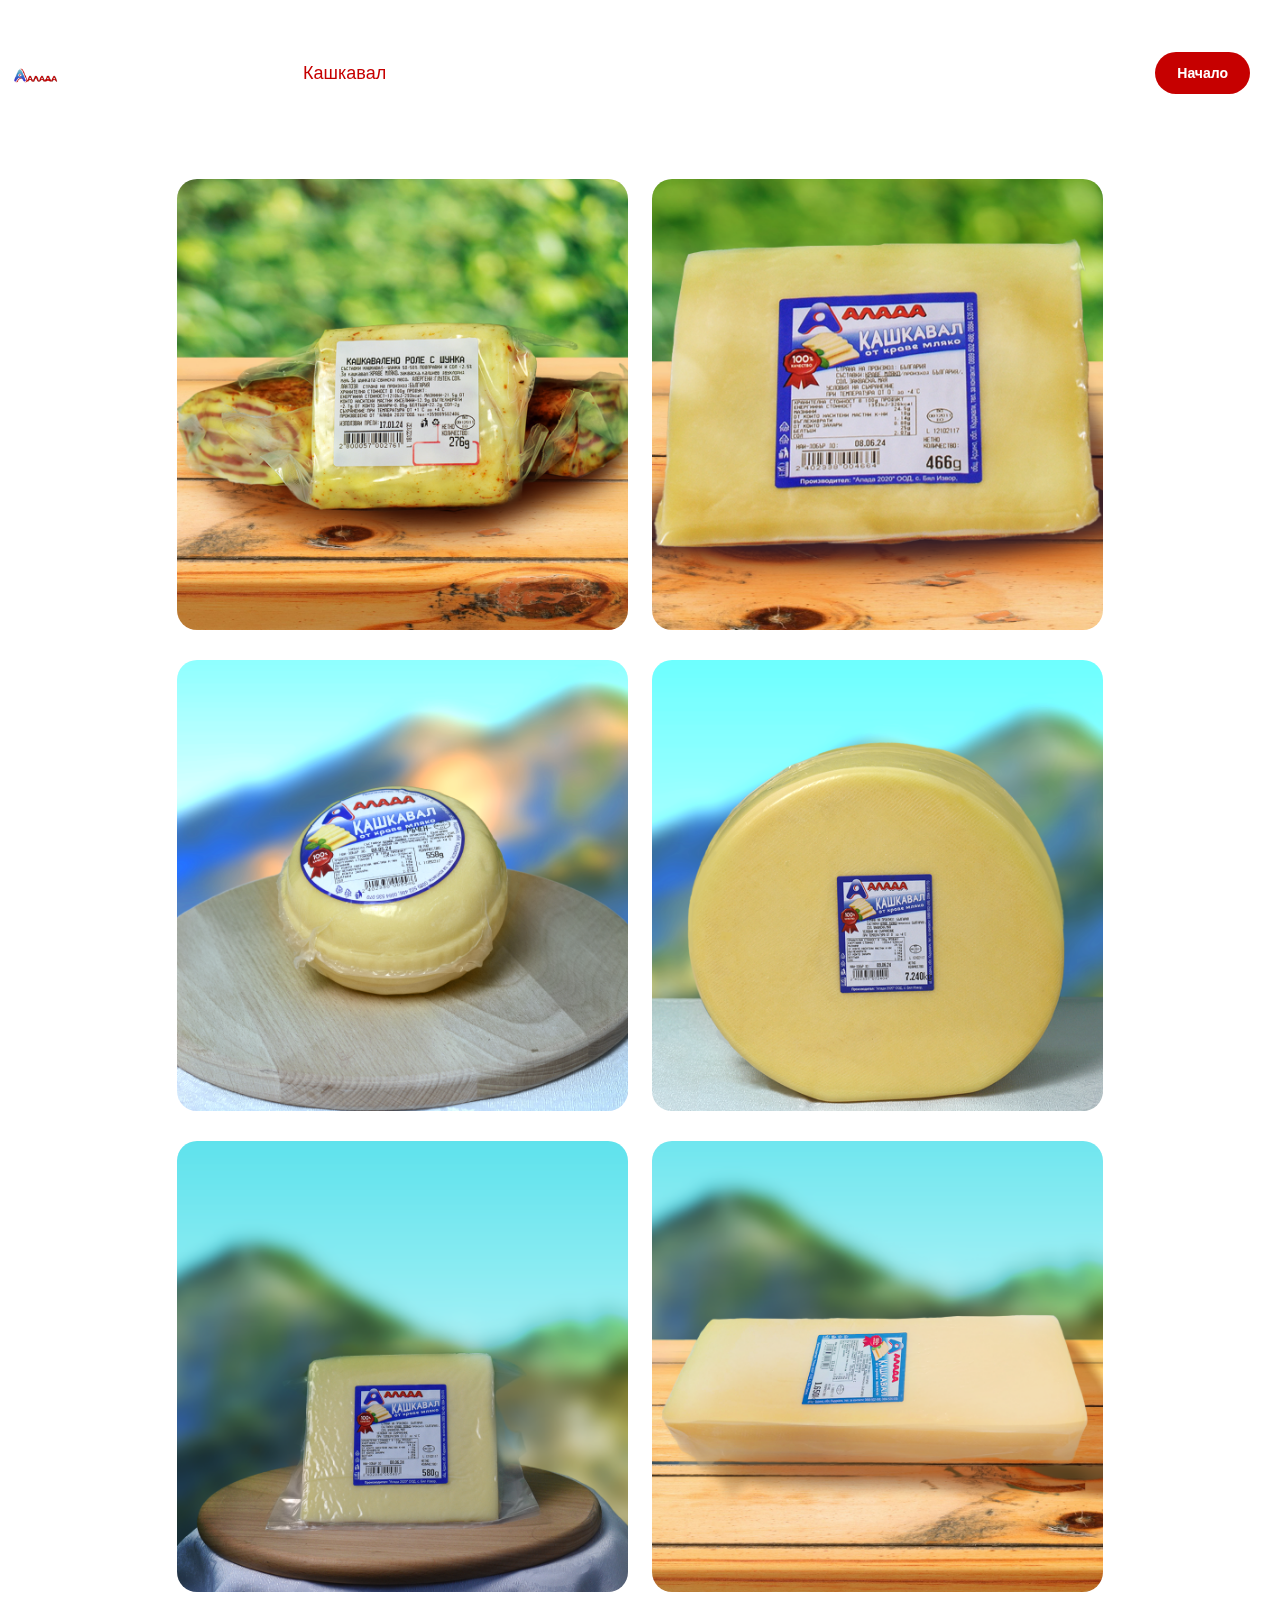
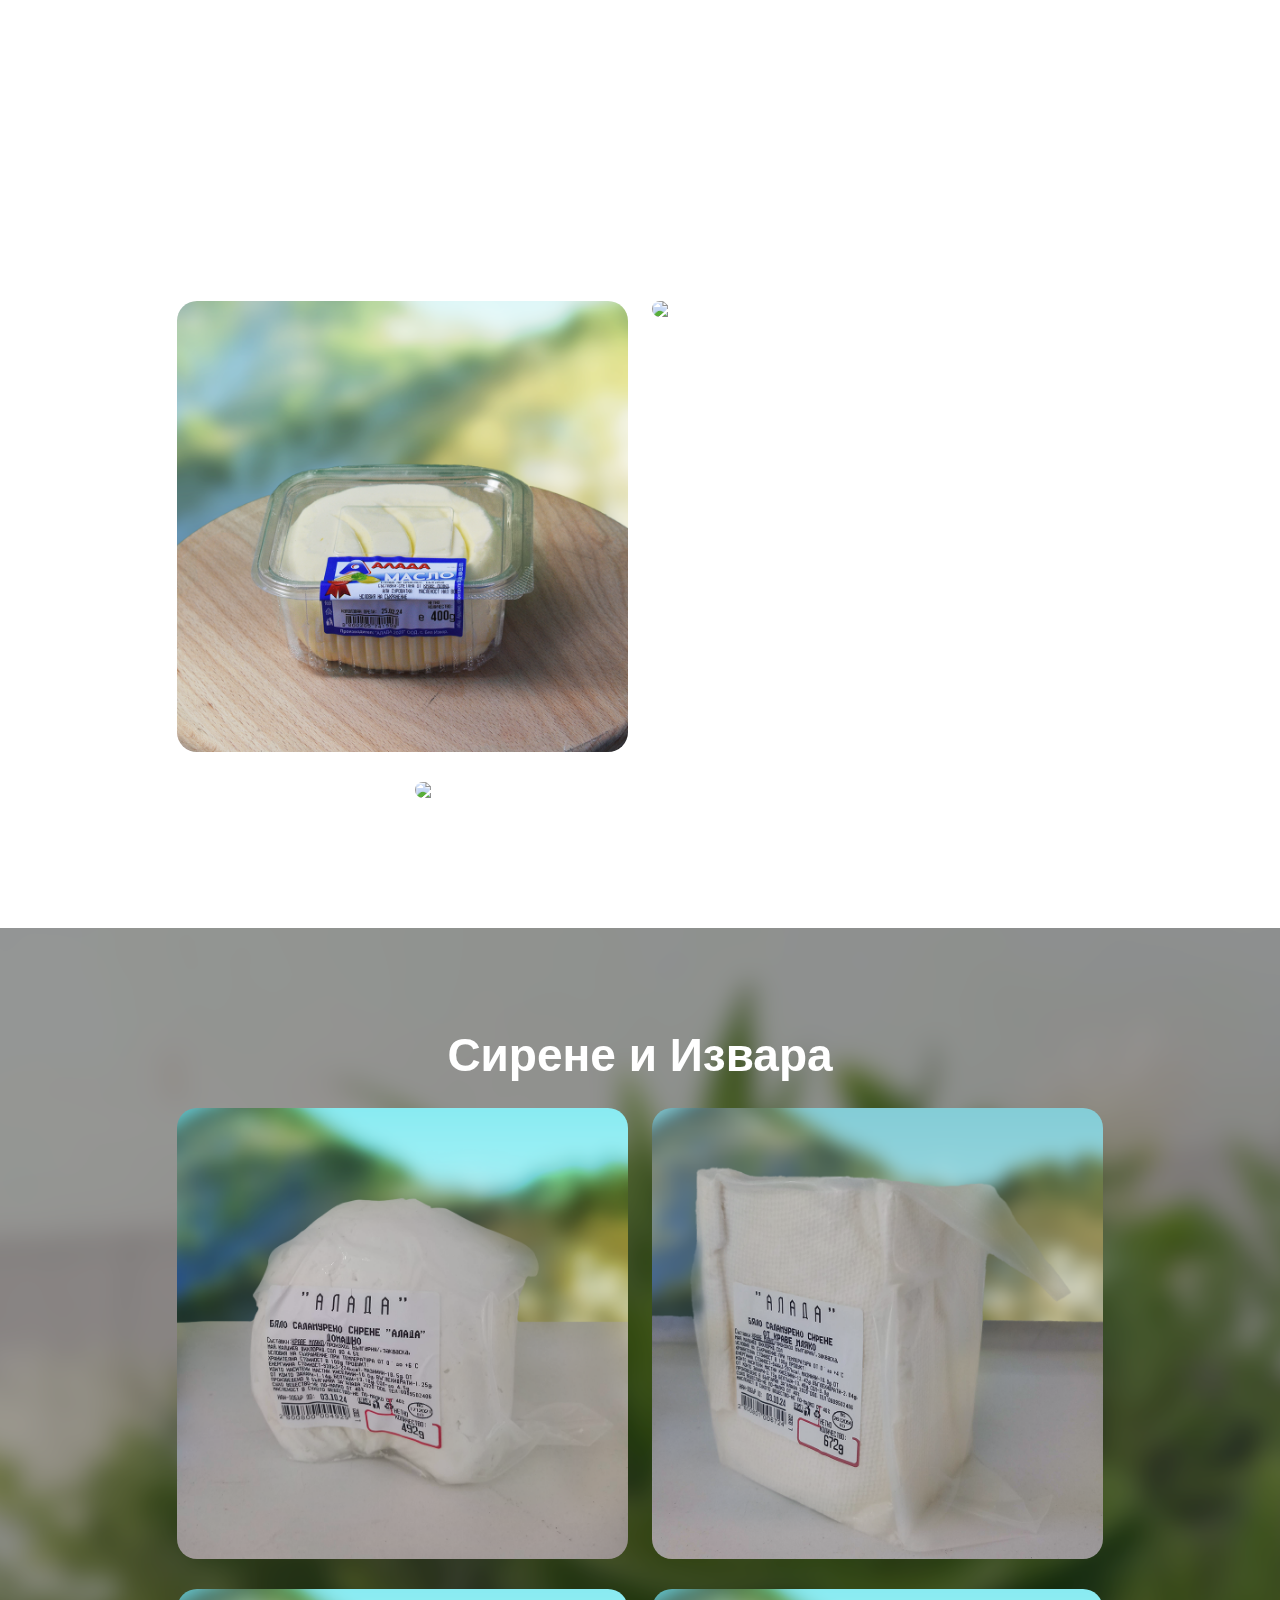
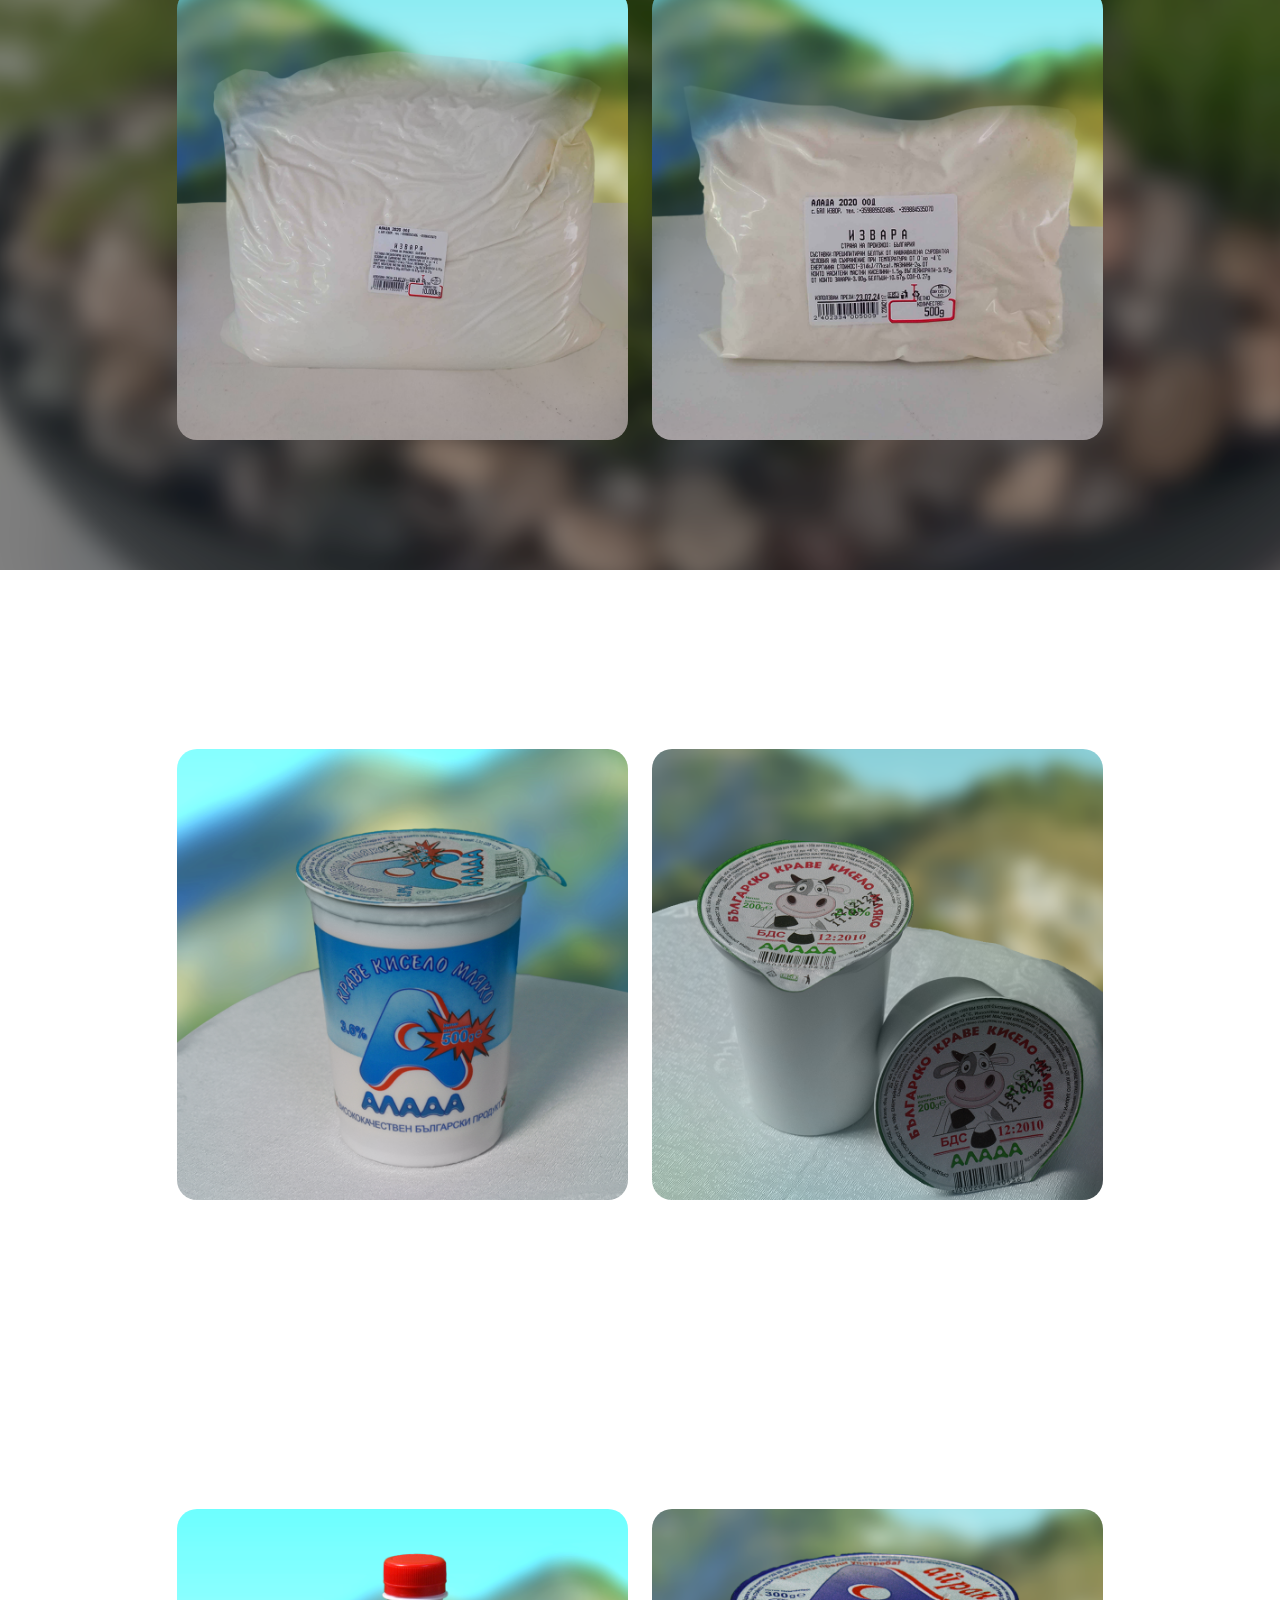
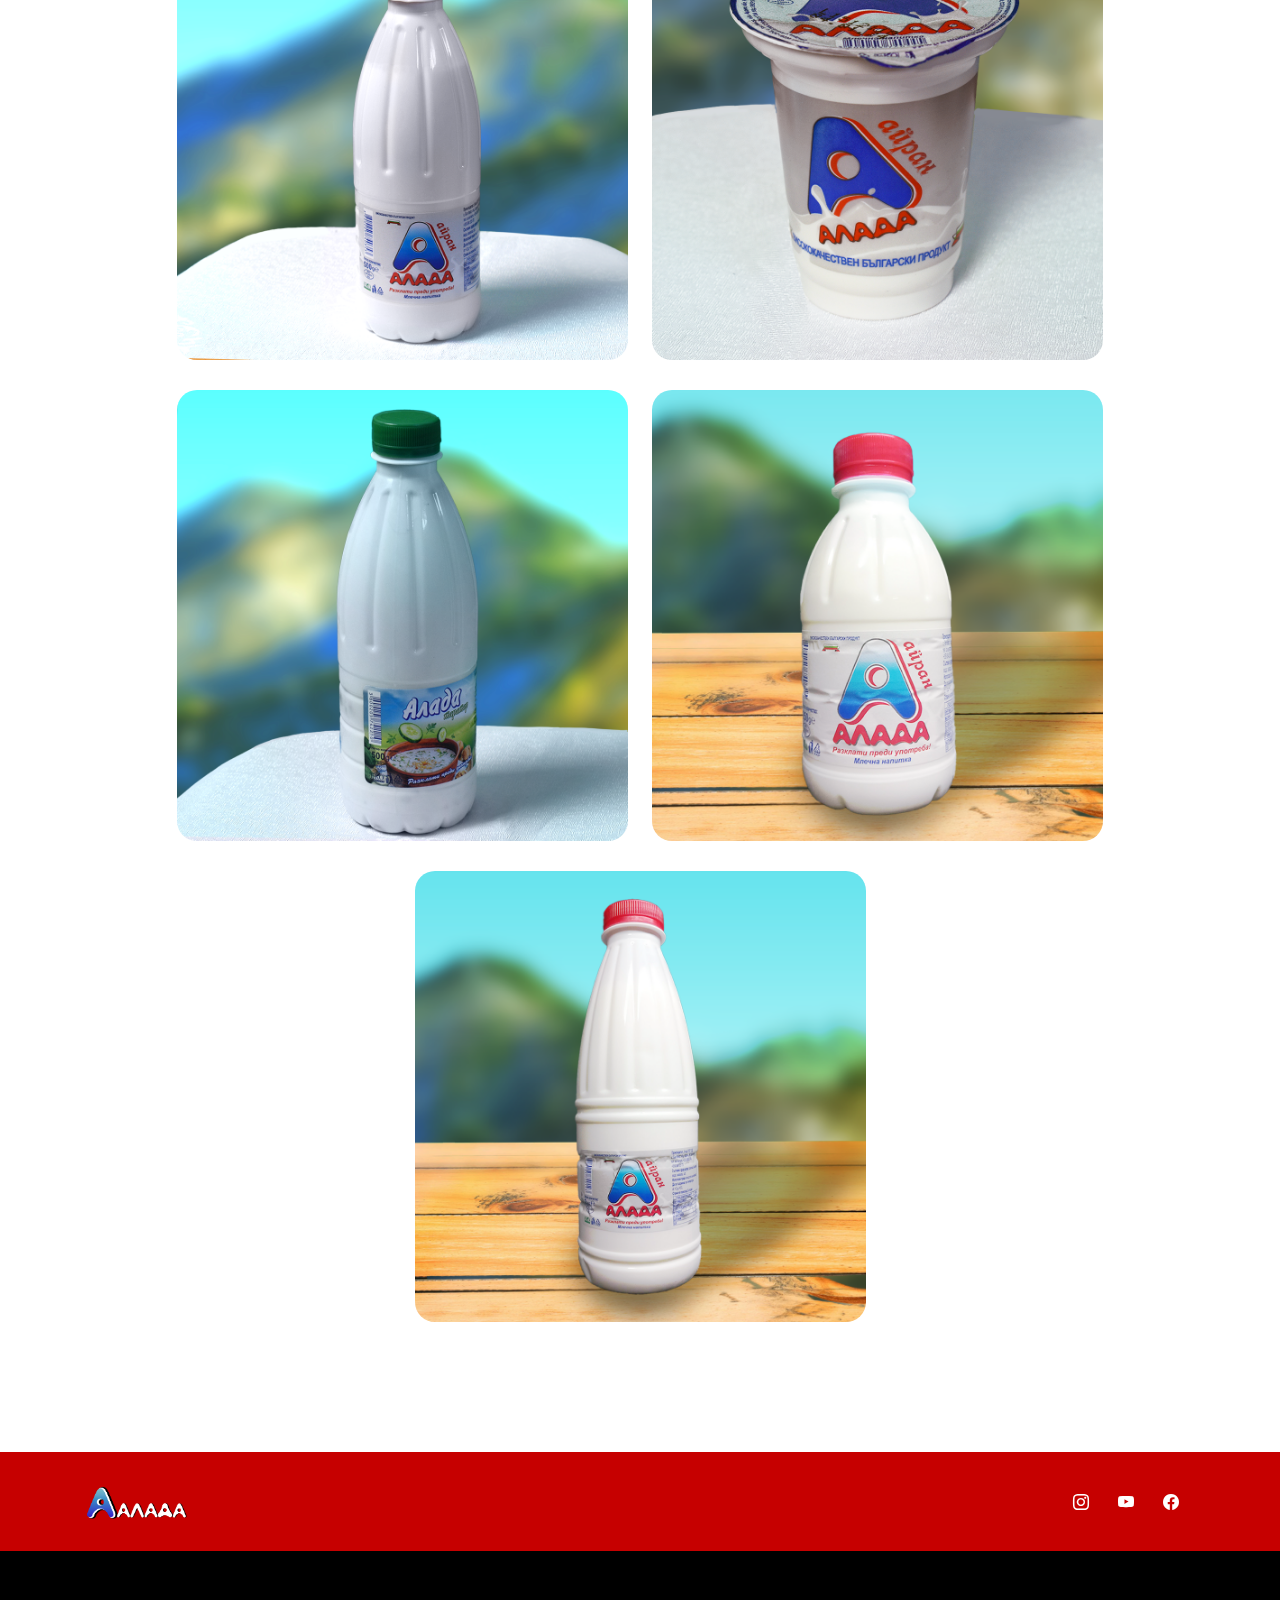
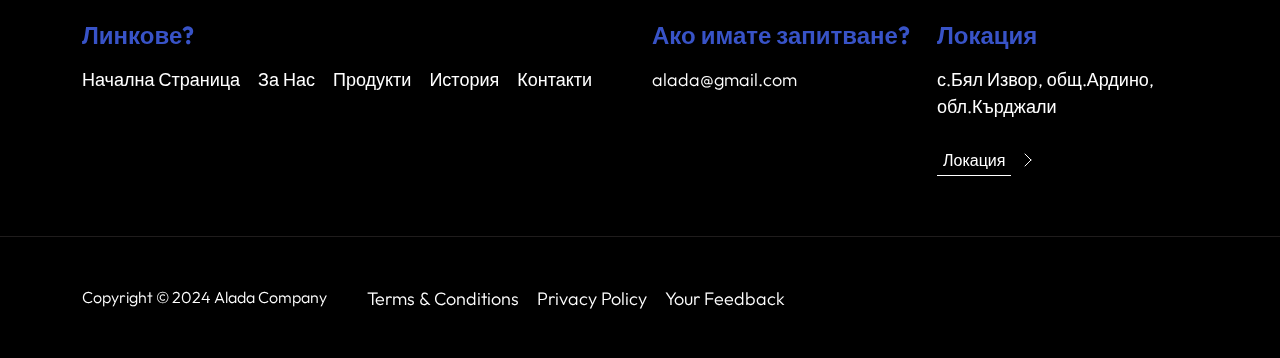
==== commit d340cabf: "Update Каталог.html" ====
--- a/Каталог.html
+++ b/Каталог.html
@@ -207,6 +207,36 @@
                             </div>
                         </div>   
 
+                        <div class="col-lg-5 col-12">
+                            <div class="product-thumb">
+                                <div class="product-image-wrap">
+                                    <img src="alada-images/produkti/Maslo_2.png" class="product-image img-fluid">
+                                </div>
+
+                                <div class="product-hover">
+                                    <p>
+                                        <strong class="fancy-font">Продукт:</strong>
+                                        <normal class="fancy-font">Масло</normal>
+                                    </p>
+                                </div>
+                            </div>
+                        </div>   
+
+                        <div class="col-lg-5 col-12">
+                            <div class="product-thumb">
+                                <div class="product-image-wrap">
+                                    <img src="alada-images/produkti/Maslo_3.png" class="product-image img-fluid">
+                                </div>
+
+                                <div class="product-hover">
+                                    <p>
+                                        <strong class="fancy-font">Продукт:</strong>
+                                        <normal class="fancy-font">Масло 400г</normal>
+                                    </p>
+                                </div>
+                            </div>
+                        </div>   
+
                     </div>
                 </div>
             </section>          
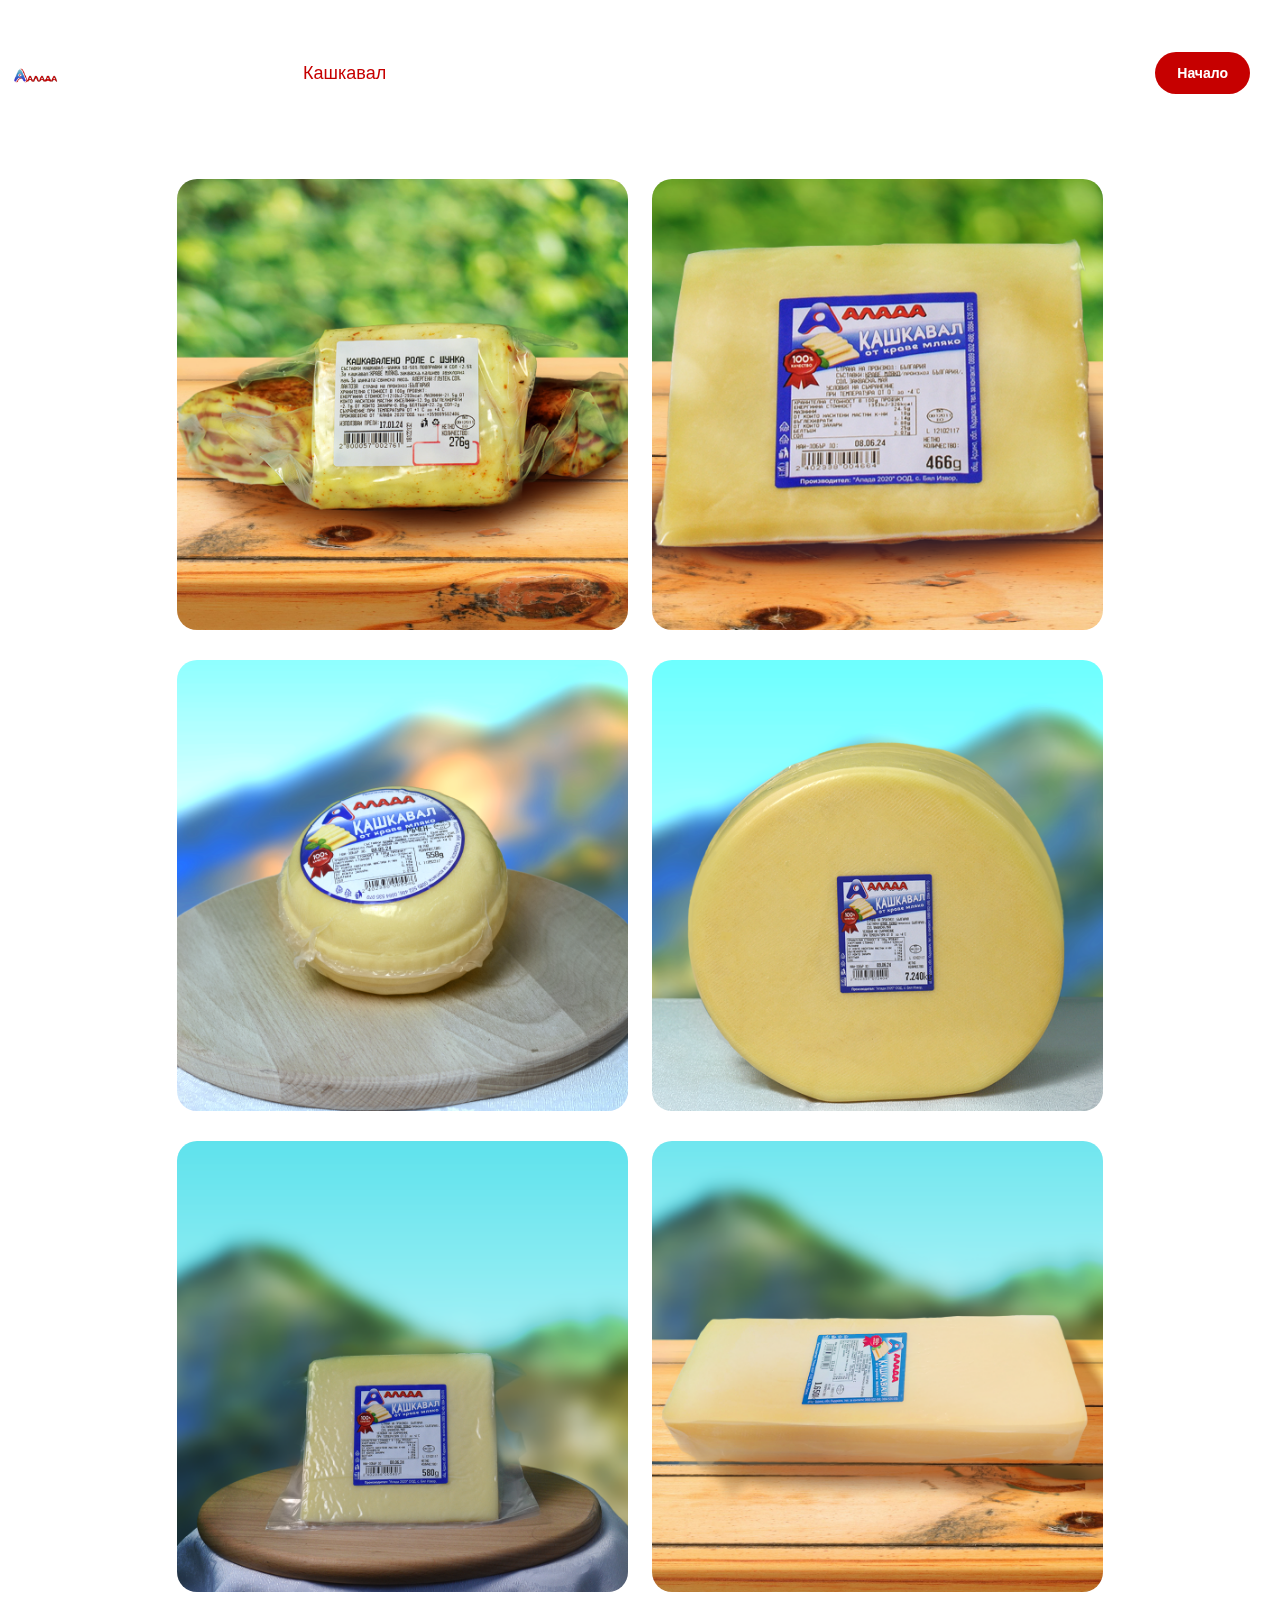
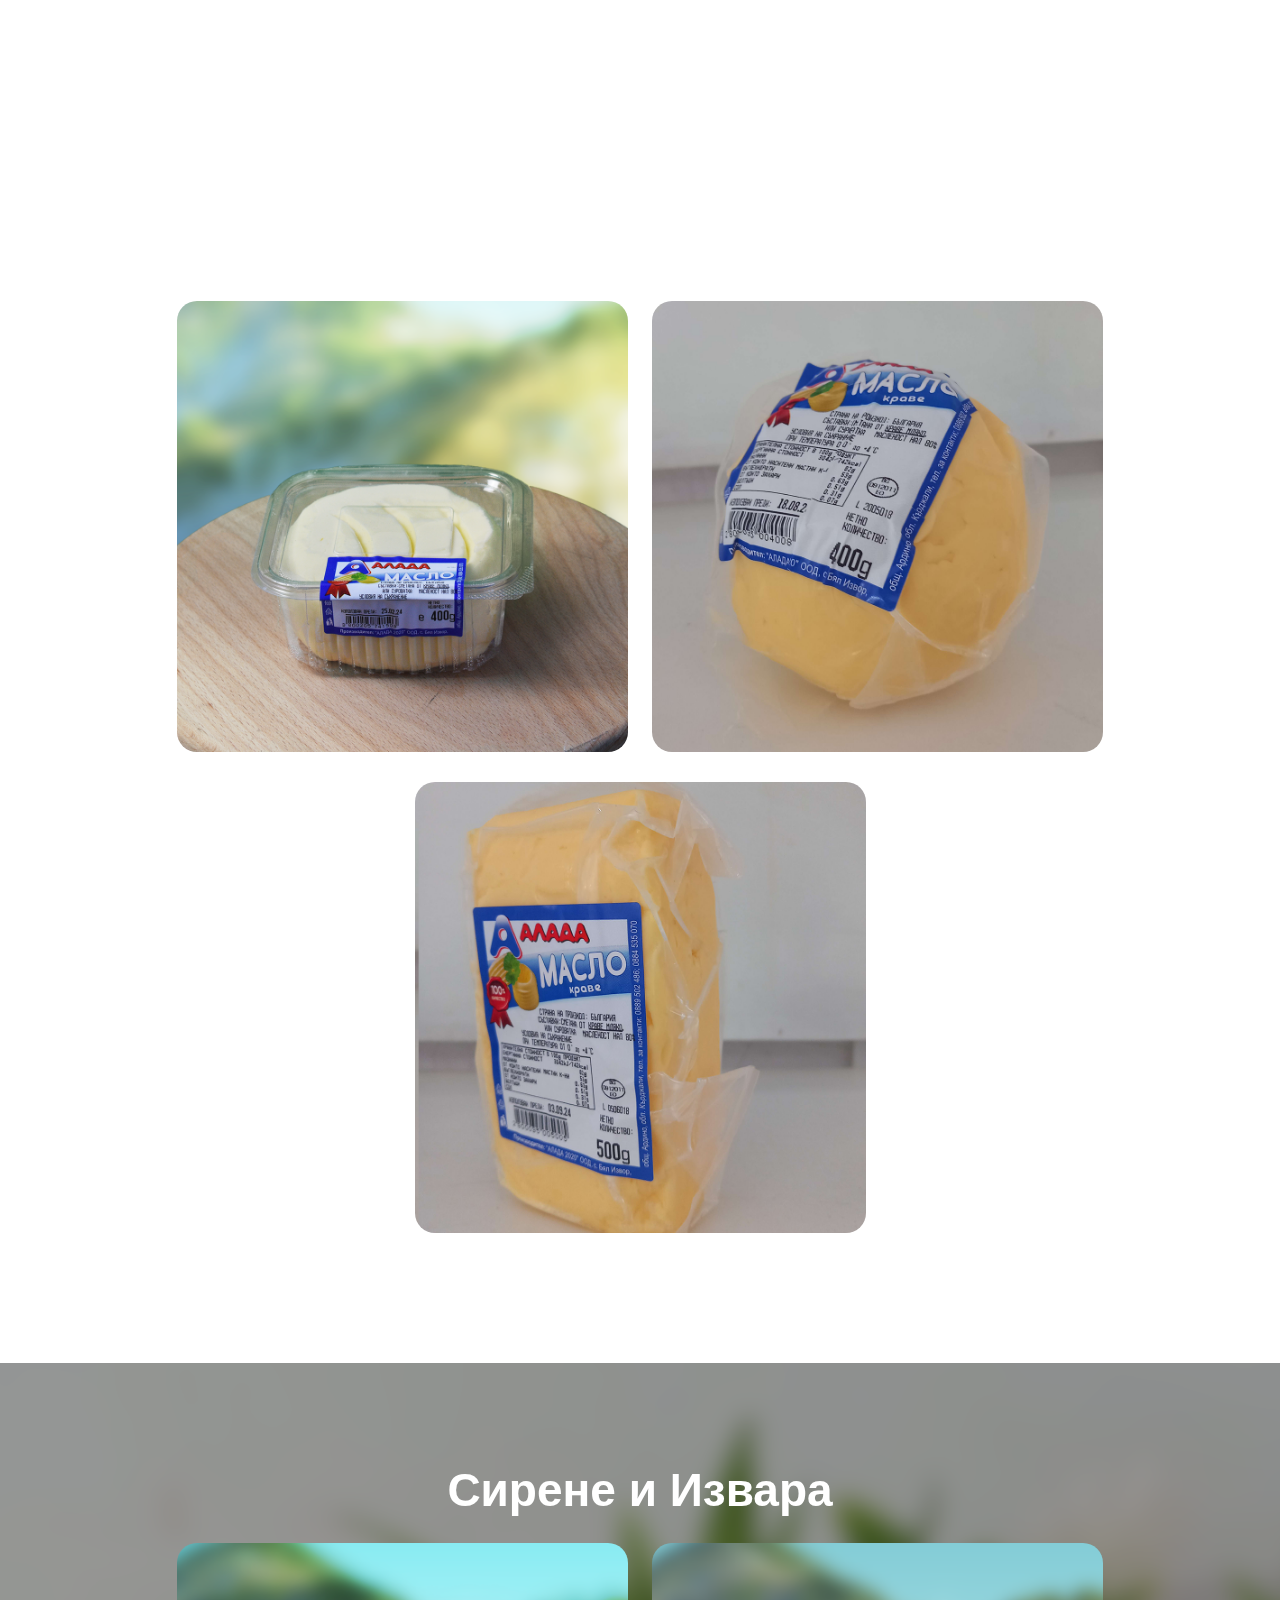
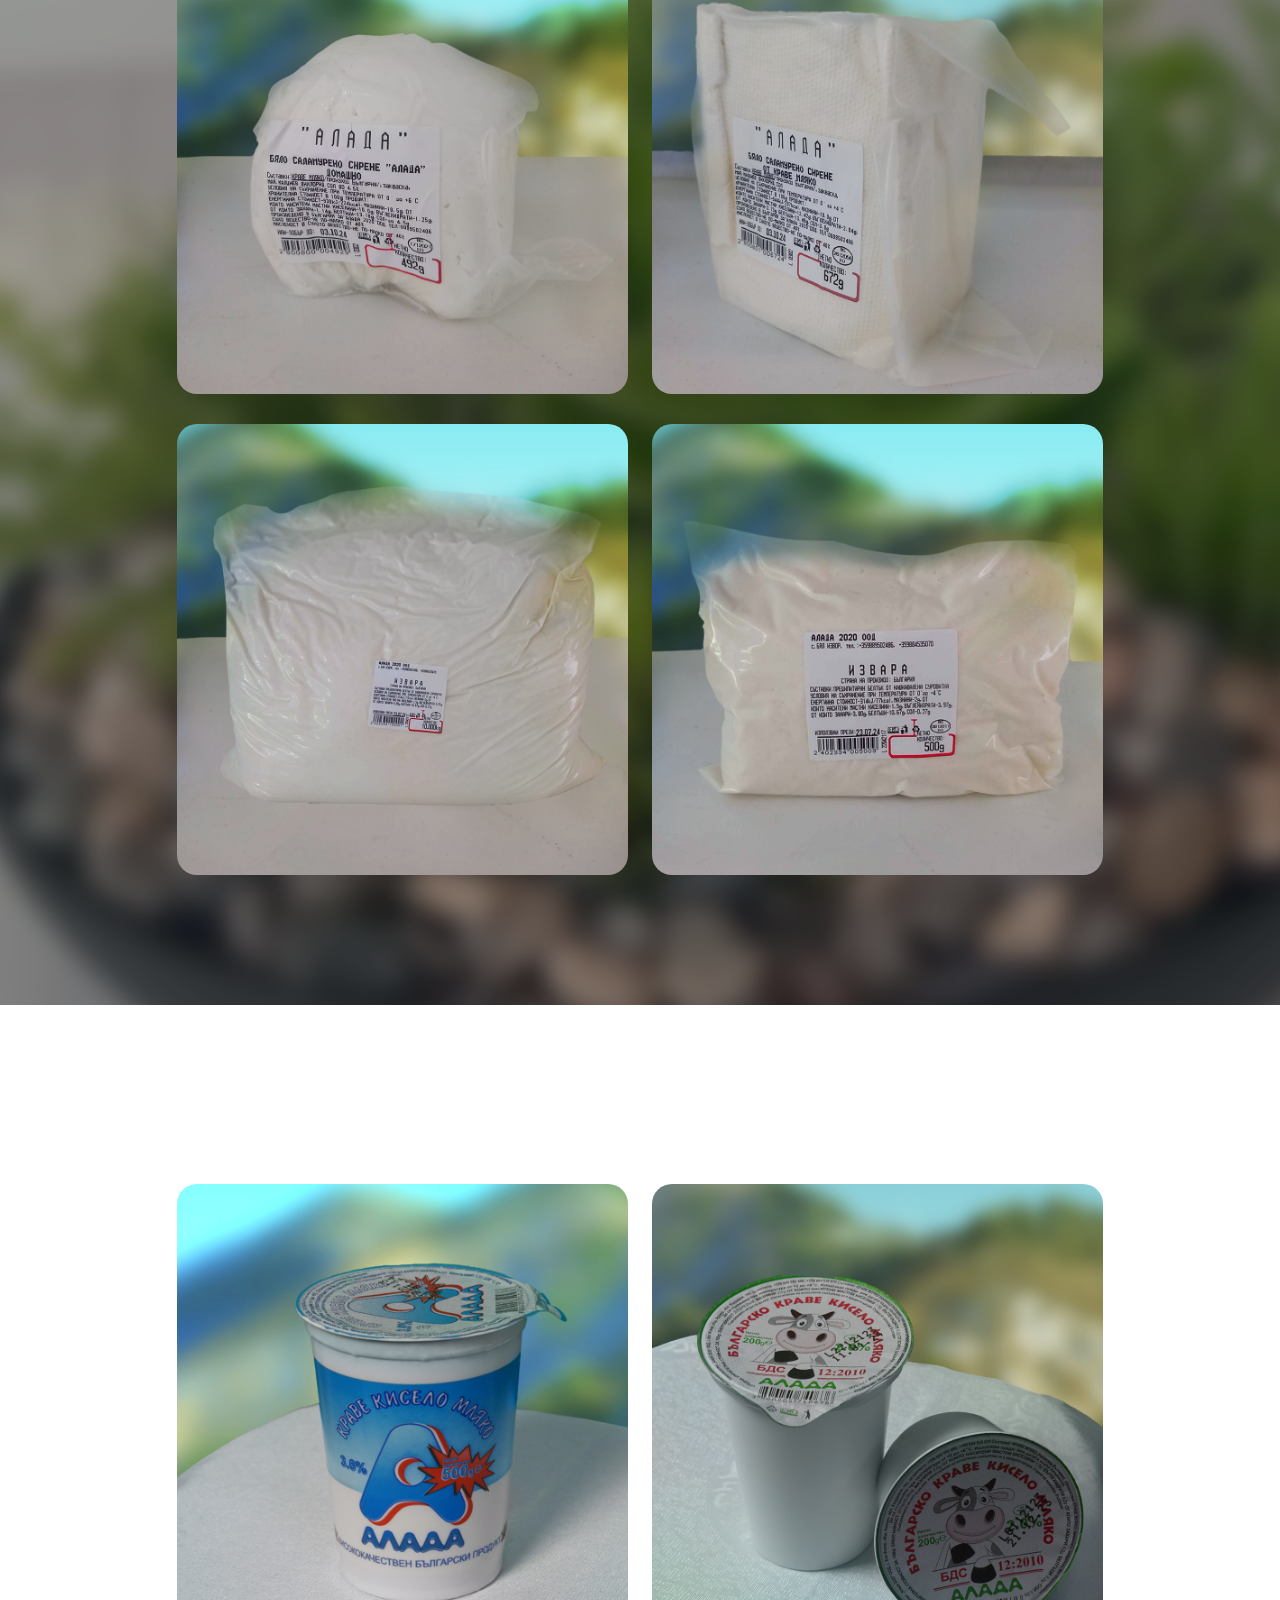
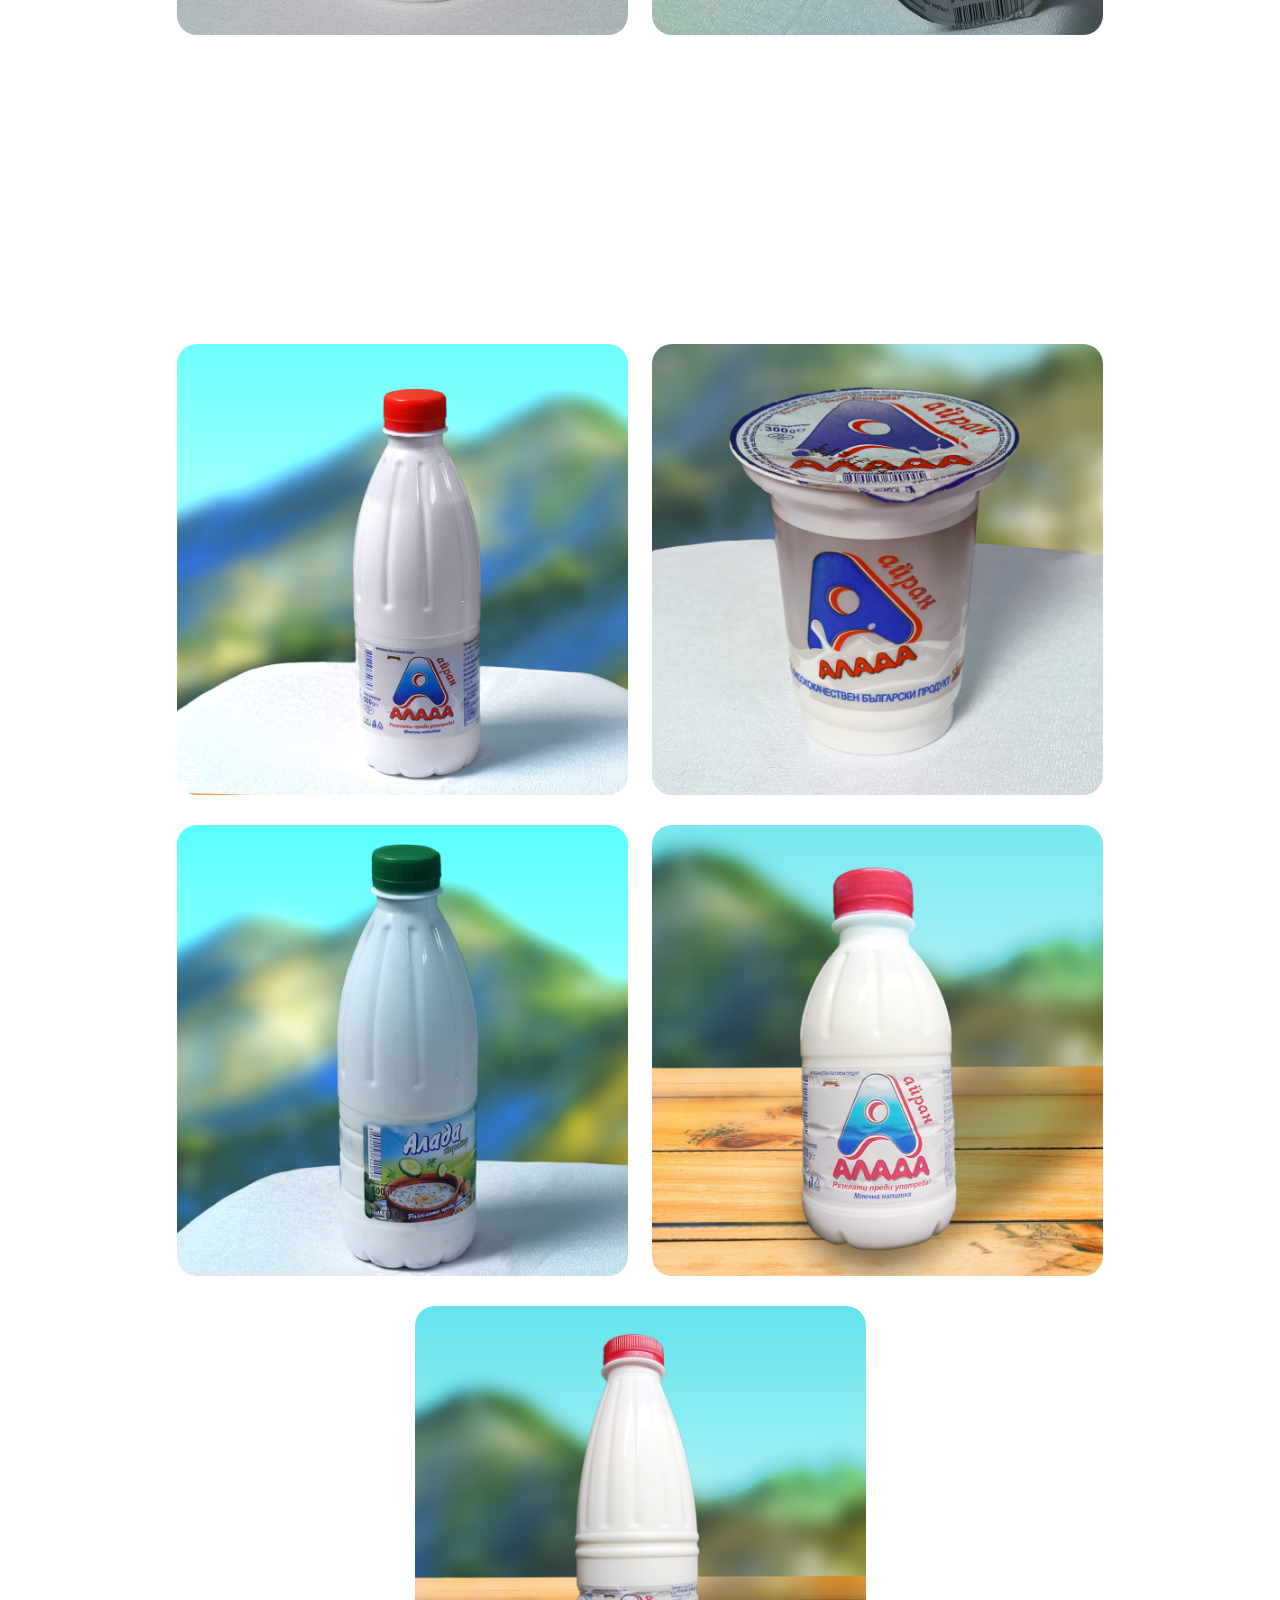
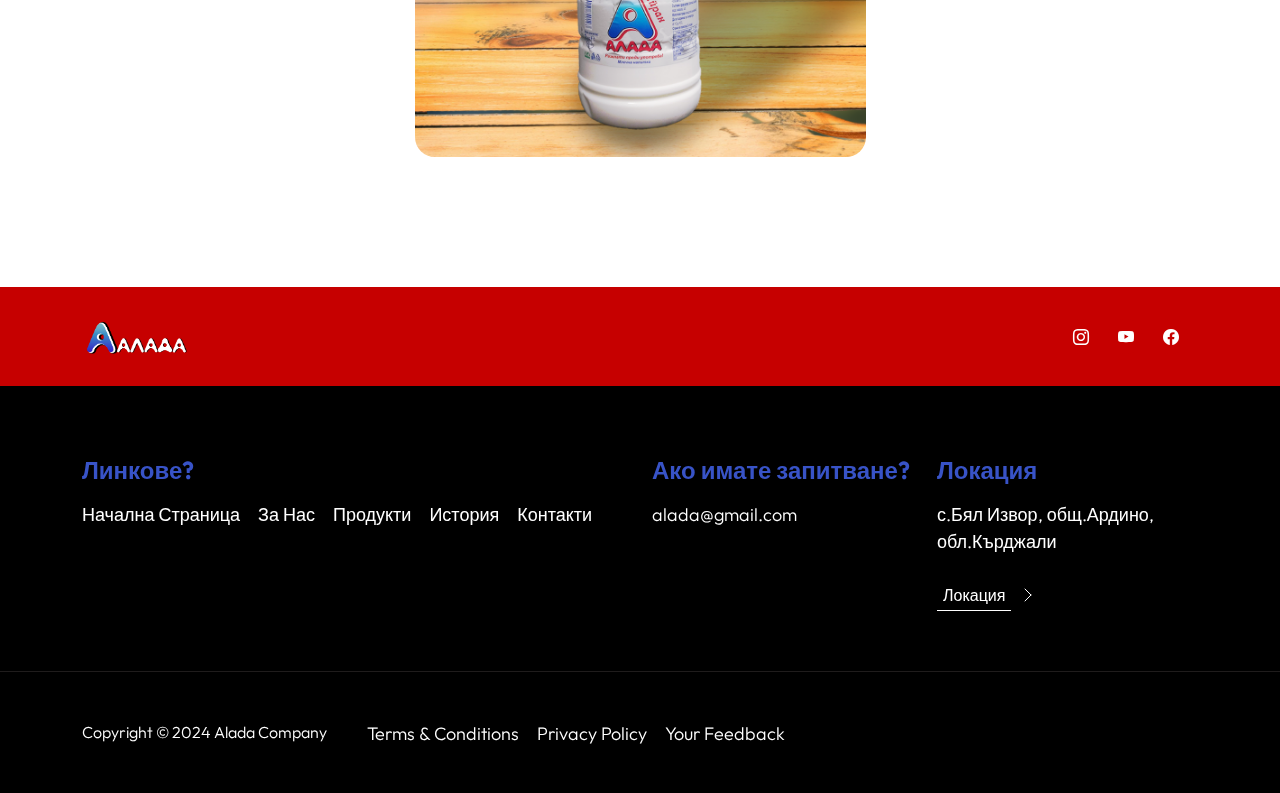
==== commit 791f7e42: "Update Каталог.html" ====
--- a/Каталог.html
+++ b/Каталог.html
@@ -210,7 +210,7 @@
                         <div class="col-lg-5 col-12">
                             <div class="product-thumb">
                                 <div class="product-image-wrap">
-                                    <img src="alada-images/produkti/Maslo_2.png" class="product-image img-fluid">
+                                    <img src="alada-images/produkti/maslo_2.png" class="product-image img-fluid">
                                 </div>
 
                                 <div class="product-hover">
@@ -225,7 +225,7 @@
                         <div class="col-lg-5 col-12">
                             <div class="product-thumb">
                                 <div class="product-image-wrap">
-                                    <img src="alada-images/produkti/Maslo_3.png" class="product-image img-fluid">
+                                    <img src="alada-images/produkti/maslo_3.png" class="product-image img-fluid">
                                 </div>
 
                                 <div class="product-hover">
